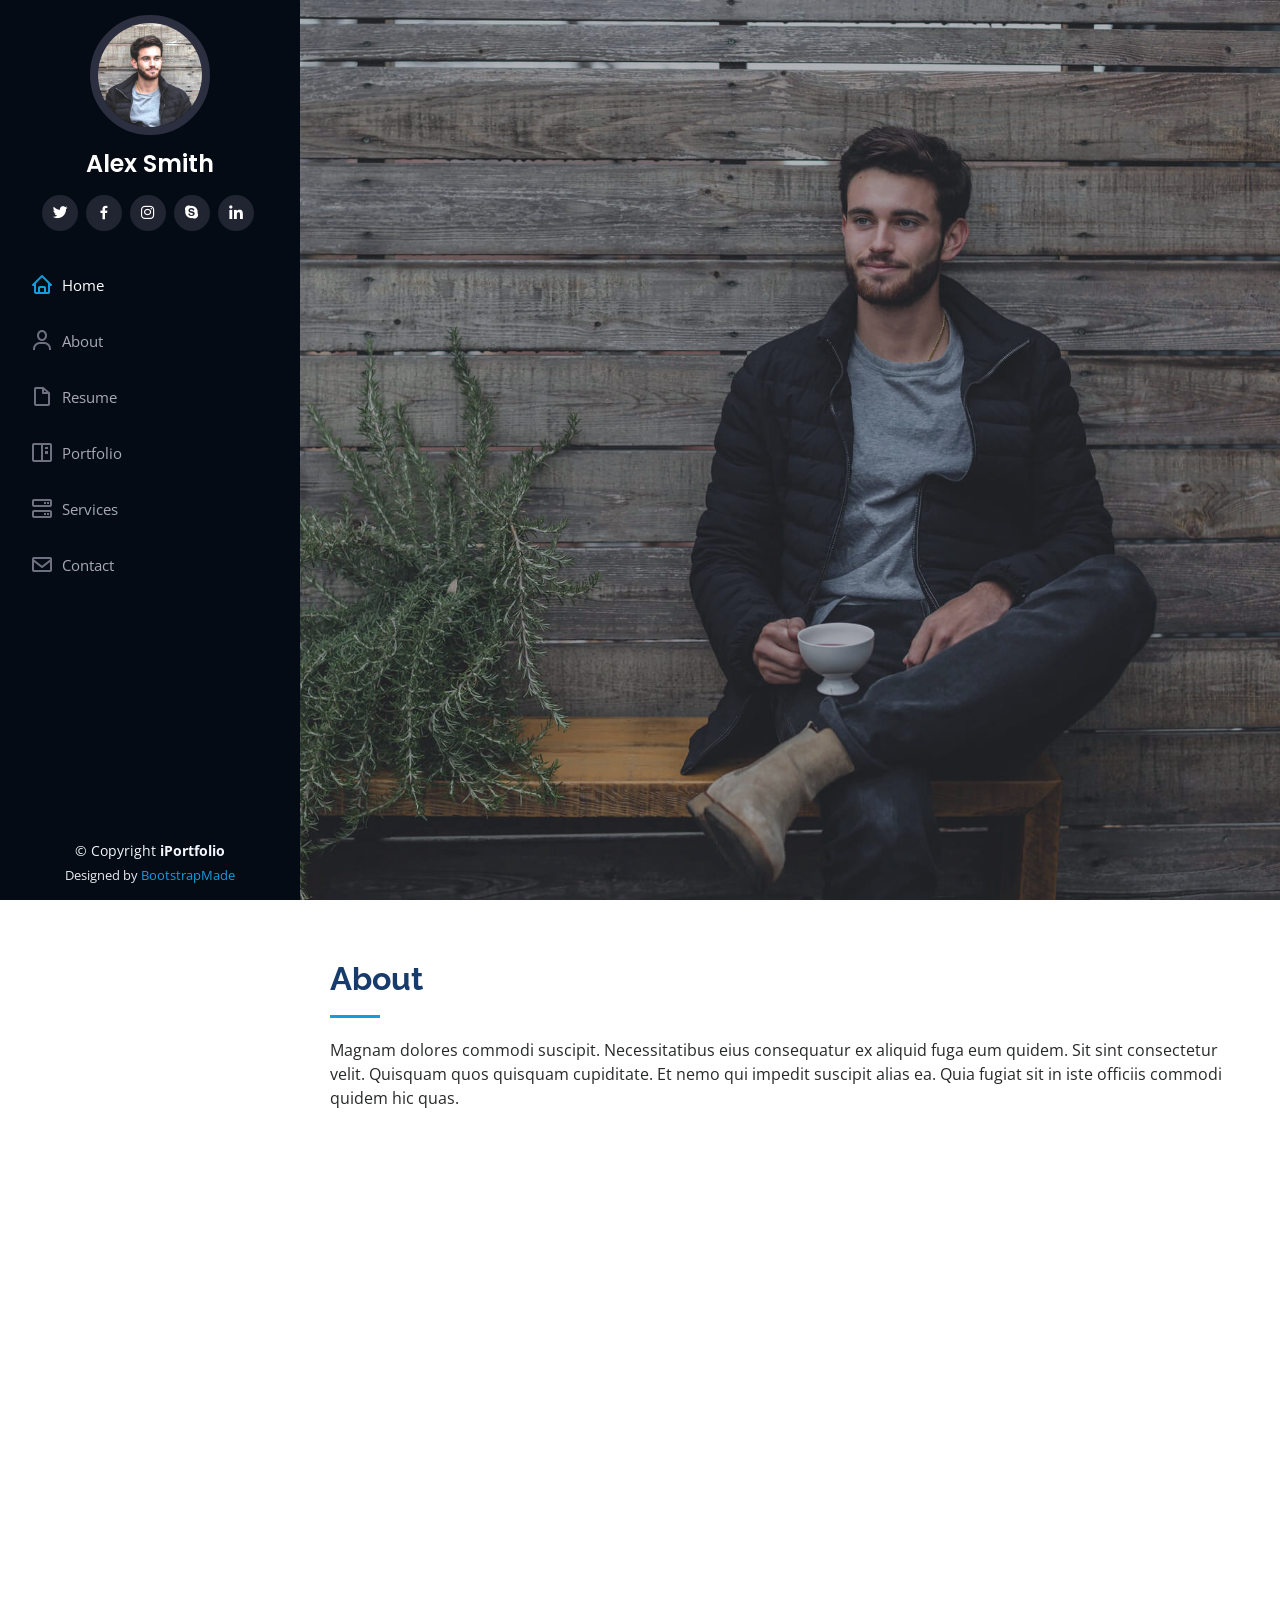
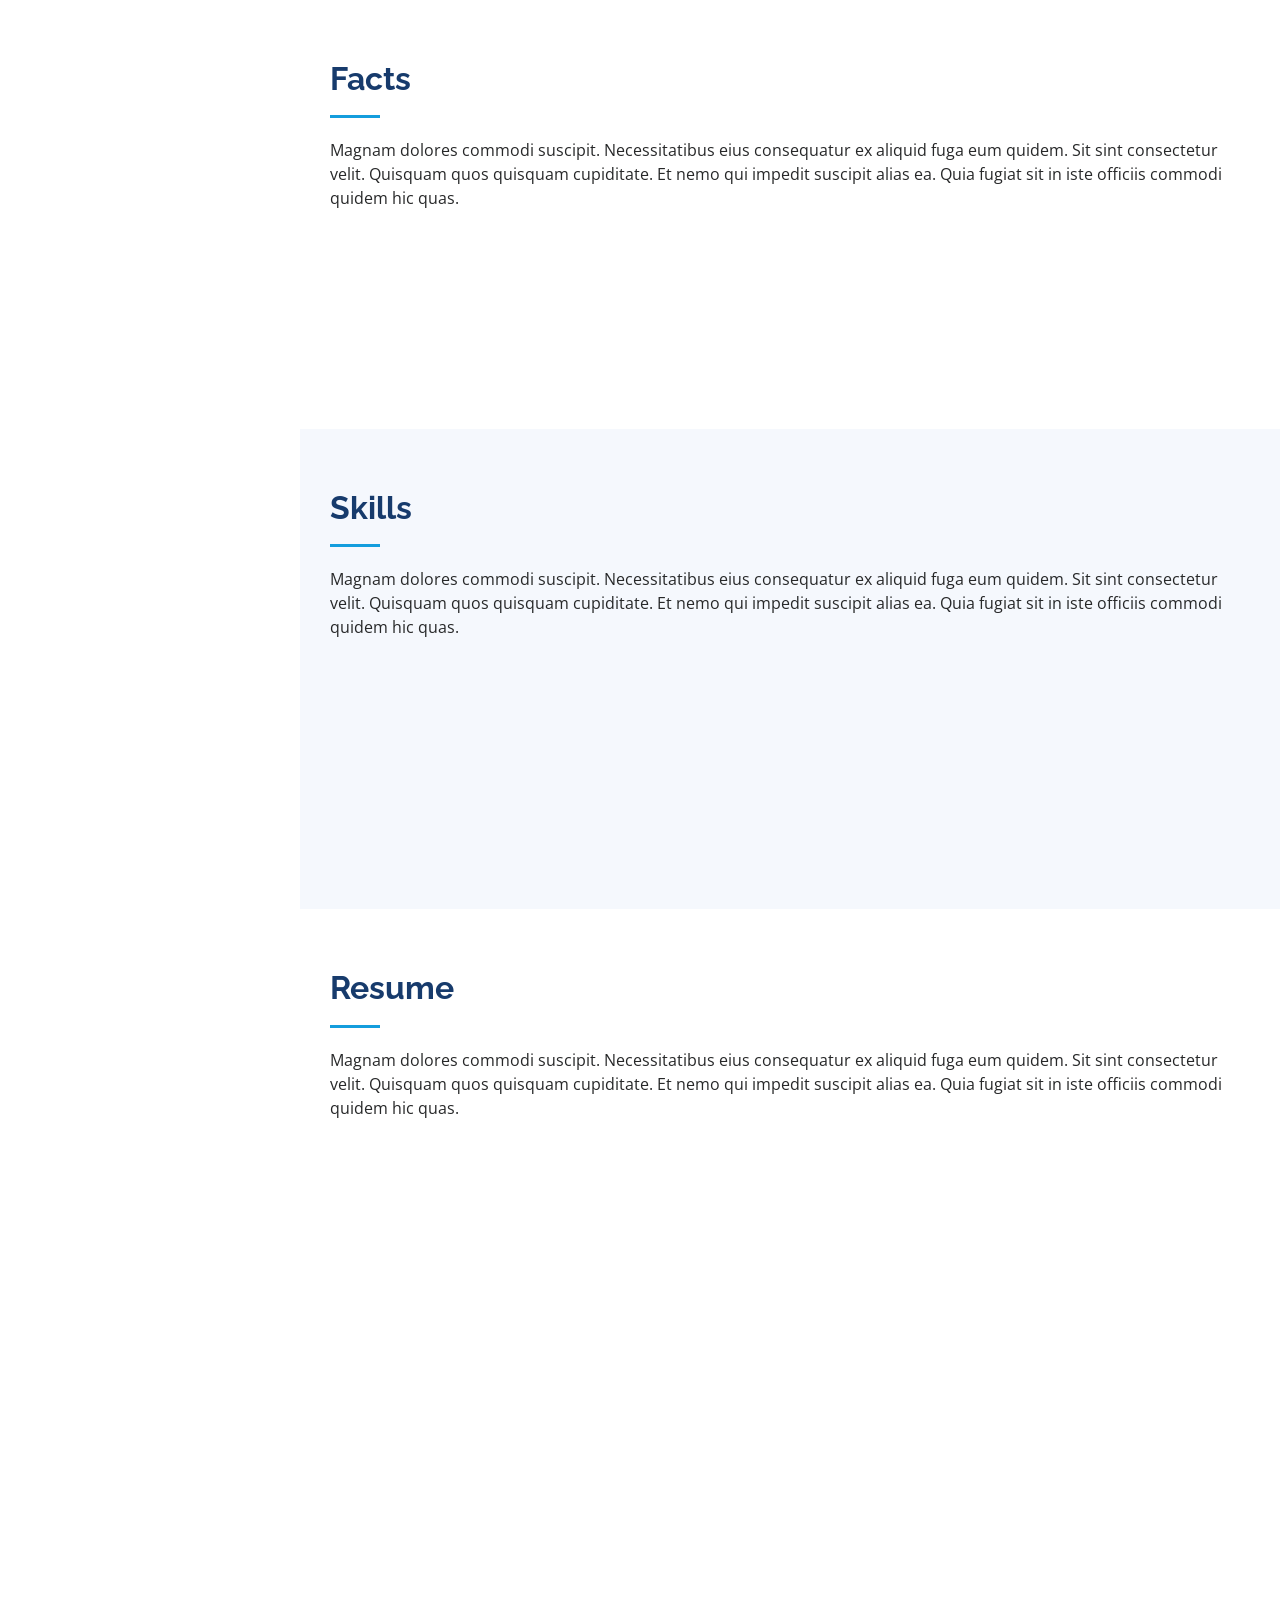
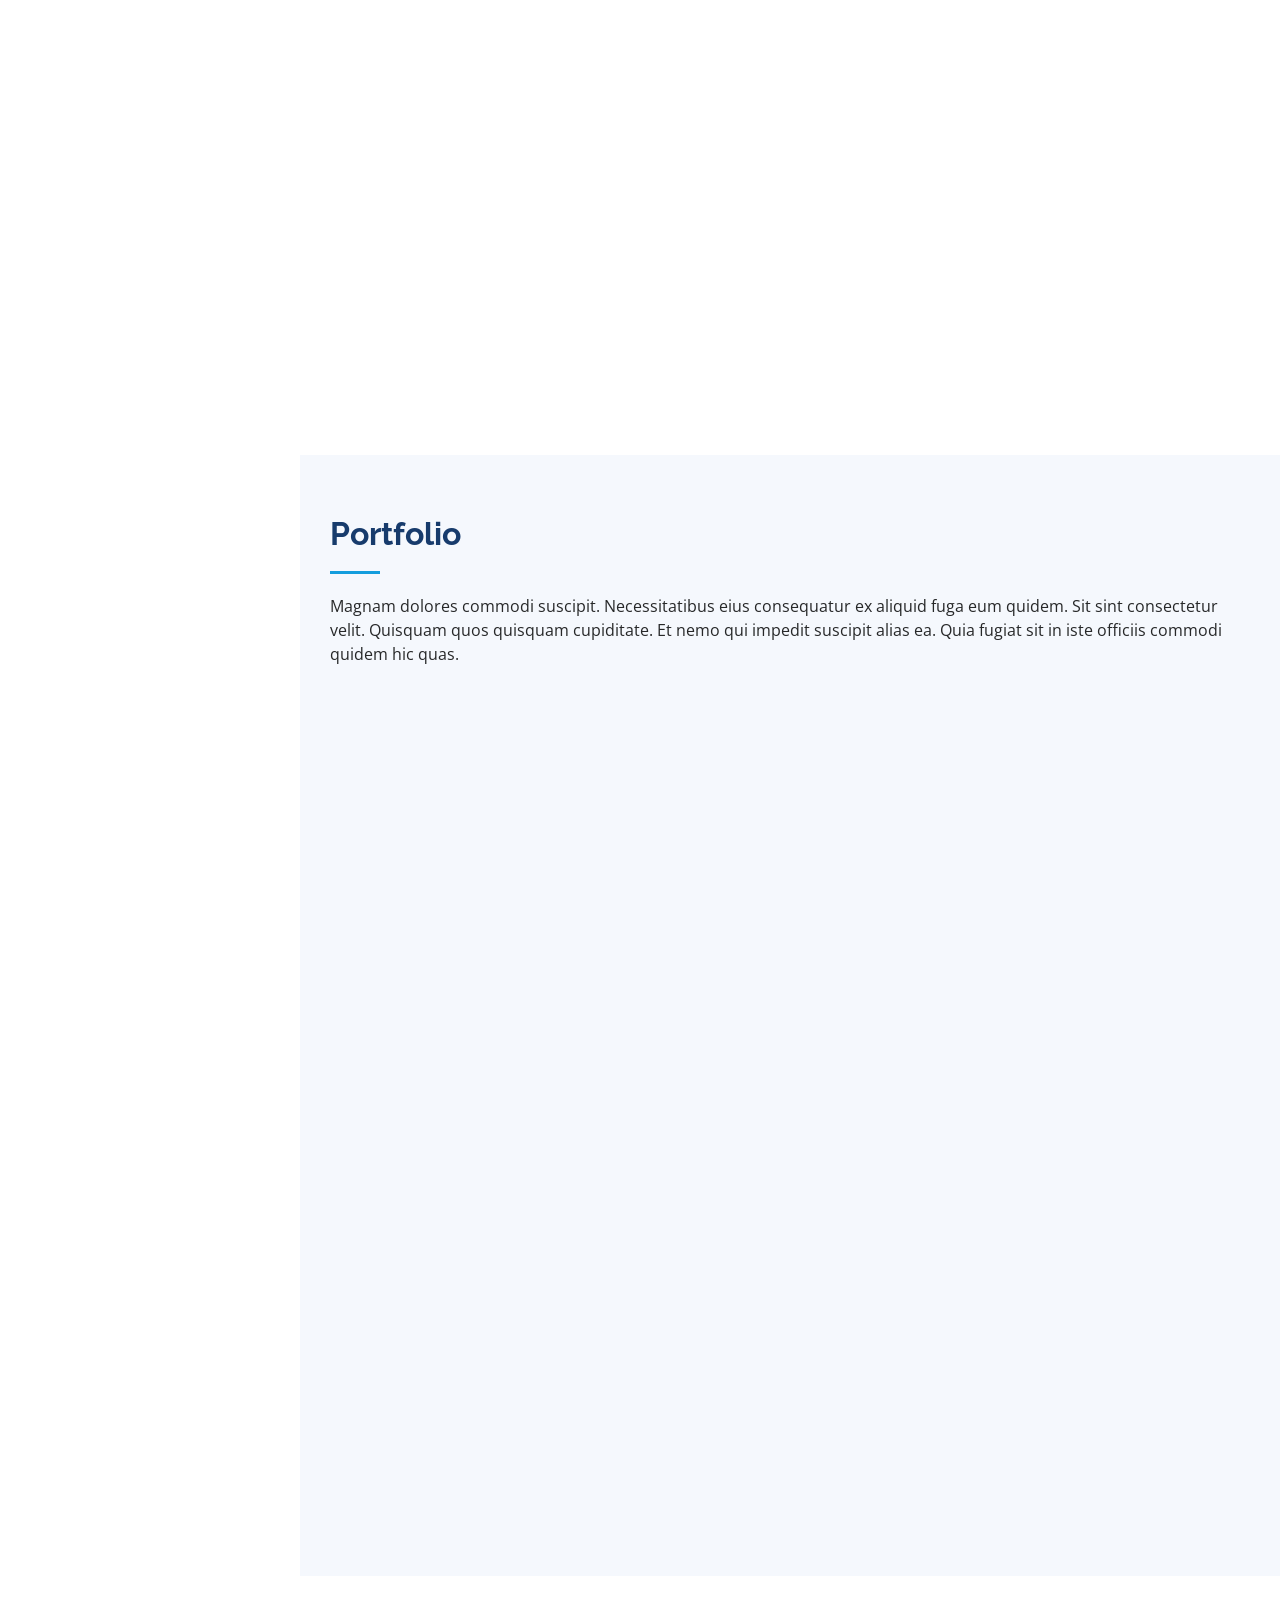
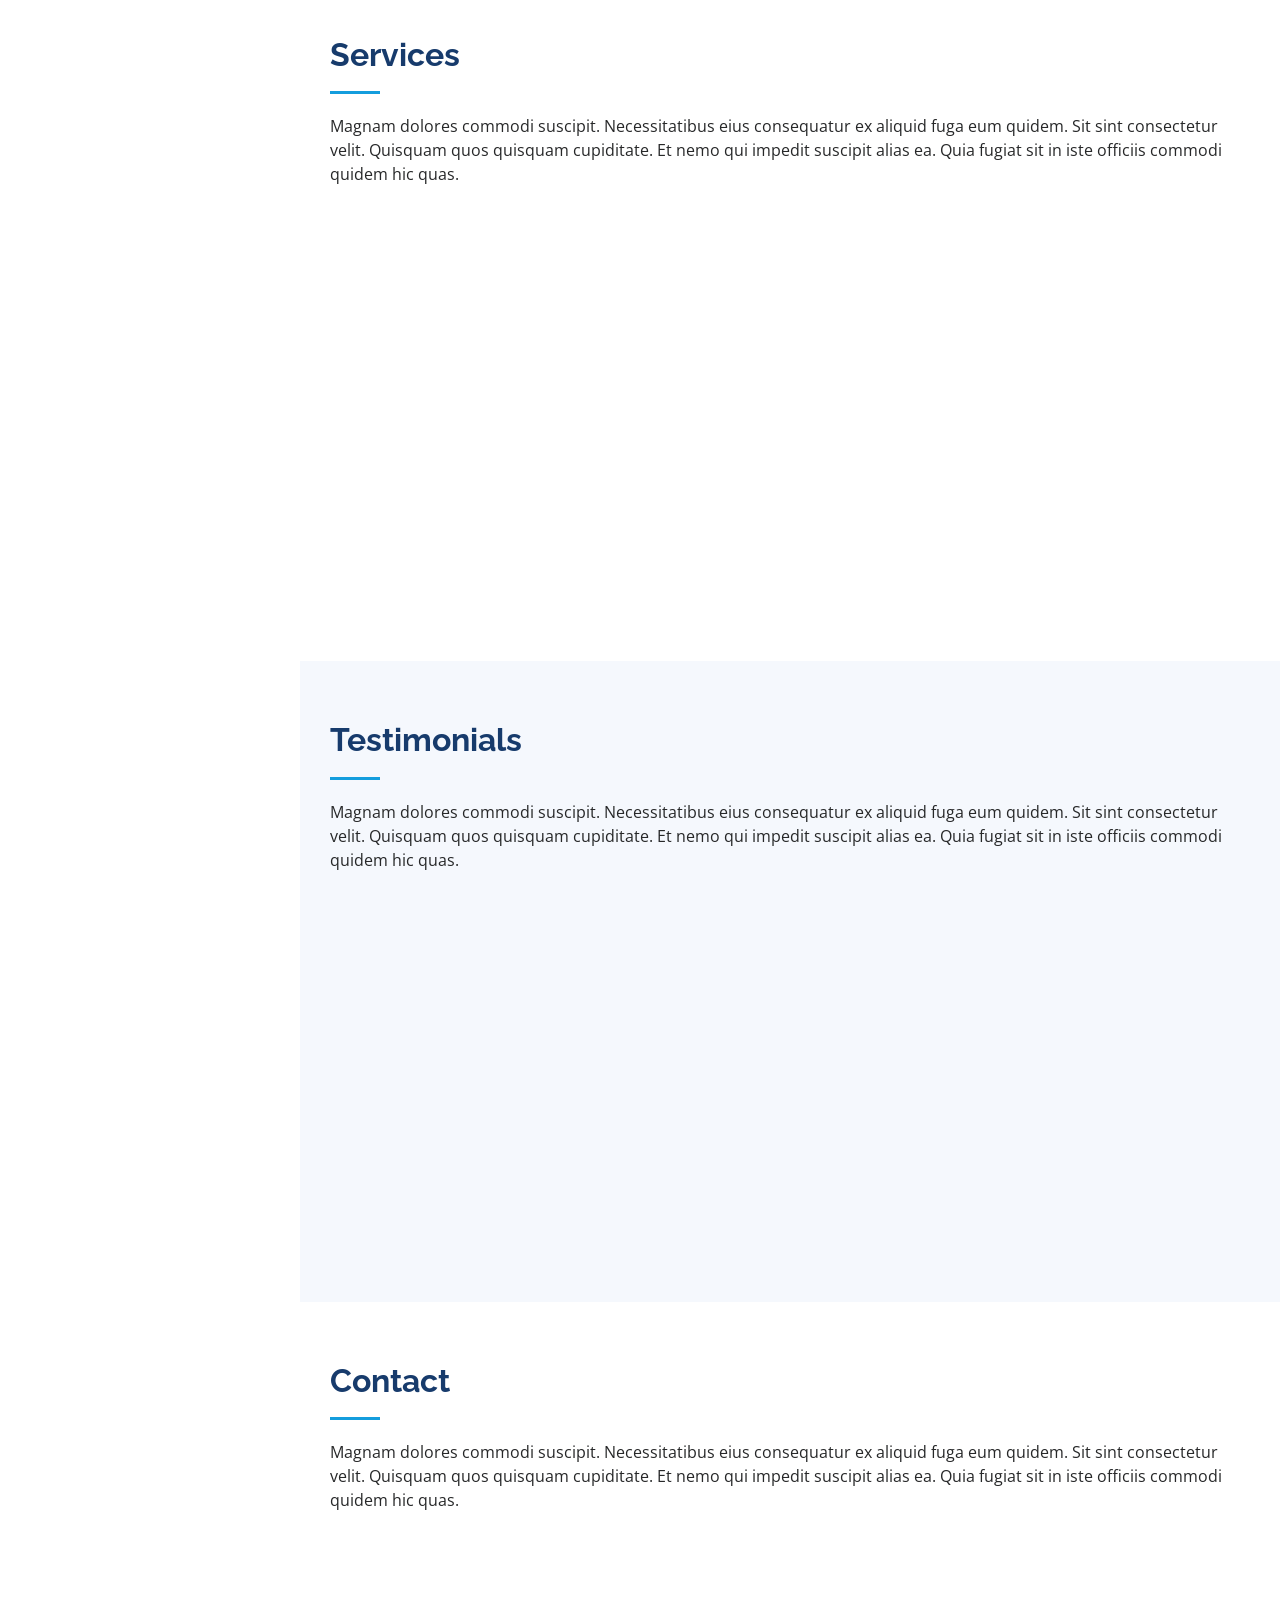
==== index.html @ e2ad7910 "initial commit" ====
<!DOCTYPE html>
<html lang="en">

<head>
  <meta charset="utf-8">
  <meta content="width=device-width, initial-scale=1.0" name="viewport">

  <title>iPortfolio Bootstrap Template - Index</title>
  <meta content="" name="description">
  <meta content="" name="keywords">

  <!-- Favicons -->
  <link href="assets/img/favicon.png" rel="icon">
  <link href="assets/img/apple-touch-icon.png" rel="apple-touch-icon">

  <!-- Google Fonts -->
  <link href="https://fonts.googleapis.com/css?family=Open+Sans:300,300i,400,400i,600,600i,700,700i|Raleway:300,300i,400,400i,500,500i,600,600i,700,700i|Poppins:300,300i,400,400i,500,500i,600,600i,700,700i" rel="stylesheet">

  <!-- Vendor CSS Files -->
  <link href="assets/vendor/aos/aos.css" rel="stylesheet">
  <link href="assets/vendor/bootstrap/css/bootstrap.min.css" rel="stylesheet">
  <link href="assets/vendor/bootstrap-icons/bootstrap-icons.css" rel="stylesheet">
  <link href="assets/vendor/boxicons/css/boxicons.min.css" rel="stylesheet">
  <link href="assets/vendor/glightbox/css/glightbox.min.css" rel="stylesheet">
  <link href="assets/vendor/swiper/swiper-bundle.min.css" rel="stylesheet">

  <!-- Template Main CSS File -->
  <link href="assets/css/style.css" rel="stylesheet">

  <!-- =======================================================
  * Template Name: iPortfolio
  * Updated: Jan 29 2024 with Bootstrap v5.3.2
  * Template URL: https://bootstrapmade.com/iportfolio-bootstrap-portfolio-websites-template/
  * Author: BootstrapMade.com
  * License: https://bootstrapmade.com/license/
  ======================================================== -->
</head>

<body>

  <!-- ======= Mobile nav toggle button ======= -->
  <i class="bi bi-list mobile-nav-toggle d-xl-none"></i>

  <!-- ======= Header ======= -->
  <header id="header">
    <div class="d-flex flex-column">

      <div class="profile">
        <img src="assets/img/profile-img.jpg" alt="" class="img-fluid rounded-circle">
        <h1 class="text-light"><a href="index.html">Alex Smith</a></h1>
        <div class="social-links mt-3 text-center">
          <a href="#" class="twitter"><i class="bx bxl-twitter"></i></a>
          <a href="#" class="facebook"><i class="bx bxl-facebook"></i></a>
          <a href="#" class="instagram"><i class="bx bxl-instagram"></i></a>
          <a href="#" class="google-plus"><i class="bx bxl-skype"></i></a>
          <a href="#" class="linkedin"><i class="bx bxl-linkedin"></i></a>
        </div>
      </div>

      <nav id="navbar" class="nav-menu navbar">
        <ul>
          <li><a href="#hero" class="nav-link scrollto active"><i class="bx bx-home"></i> <span>Home</span></a></li>
          <li><a href="#about" class="nav-link scrollto"><i class="bx bx-user"></i> <span>About</span></a></li>
          <li><a href="#resume" class="nav-link scrollto"><i class="bx bx-file-blank"></i> <span>Resume</span></a></li>
          <li><a href="#portfolio" class="nav-link scrollto"><i class="bx bx-book-content"></i> <span>Portfolio</span></a></li>
          <li><a href="#services" class="nav-link scrollto"><i class="bx bx-server"></i> <span>Services</span></a></li>
          <li><a href="#contact" class="nav-link scrollto"><i class="bx bx-envelope"></i> <span>Contact</span></a></li>
        </ul>
      </nav><!-- .nav-menu -->
    </div>
  </header><!-- End Header -->

  <!-- ======= Hero Section ======= -->
  <section id="hero" class="d-flex flex-column justify-content-center align-items-center">
    <div class="hero-container" data-aos="fade-in">
      <h1>Alex Smith</h1>
      <p>I'm <span class="typed" data-typed-items="Designer, Developer, Freelancer, Photographer"></span></p>
    </div>
  </section><!-- End Hero -->

  <main id="main">

    <!-- ======= About Section ======= -->
    <section id="about" class="about">
      <div class="container">

        <div class="section-title">
          <h2>About</h2>
          <p>Magnam dolores commodi suscipit. Necessitatibus eius consequatur ex aliquid fuga eum quidem. Sit sint consectetur velit. Quisquam quos quisquam cupiditate. Et nemo qui impedit suscipit alias ea. Quia fugiat sit in iste officiis commodi quidem hic quas.</p>
        </div>

        <div class="row">
          <div class="col-lg-4" data-aos="fade-right">
            <img src="assets/img/profile-img.jpg" class="img-fluid" alt="">
          </div>
          <div class="col-lg-8 pt-4 pt-lg-0 content" data-aos="fade-left">
            <h3>UI/UX Designer &amp; Web Developer.</h3>
            <p class="fst-italic">
              Lorem ipsum dolor sit amet, consectetur adipiscing elit, sed do eiusmod tempor incididunt ut labore et dolore
              magna aliqua.
            </p>
            <div class="row">
              <div class="col-lg-6">
                <ul>
                  <li><i class="bi bi-chevron-right"></i> <strong>Birthday:</strong> <span>1 May 1995</span></li>
                  <li><i class="bi bi-chevron-right"></i> <strong>Website:</strong> <span>www.example.com</span></li>
                  <li><i class="bi bi-chevron-right"></i> <strong>Phone:</strong> <span>+123 456 7890</span></li>
                  <li><i class="bi bi-chevron-right"></i> <strong>City:</strong> <span>New York, USA</span></li>
                </ul>
              </div>
              <div class="col-lg-6">
                <ul>
                  <li><i class="bi bi-chevron-right"></i> <strong>Age:</strong> <span>30</span></li>
                  <li><i class="bi bi-chevron-right"></i> <strong>Degree:</strong> <span>Master</span></li>
                  <li><i class="bi bi-chevron-right"></i> <strong>PhEmailone:</strong> <span>email@example.com</span></li>
                  <li><i class="bi bi-chevron-right"></i> <strong>Freelance:</strong> <span>Available</span></li>
                </ul>
              </div>
            </div>
            <p>
              Officiis eligendi itaque labore et dolorum mollitia officiis optio vero. Quisquam sunt adipisci omnis et ut. Nulla accusantium dolor incidunt officia tempore. Et eius omnis.
              Cupiditate ut dicta maxime officiis quidem quia. Sed et consectetur qui quia repellendus itaque neque. Aliquid amet quidem ut quaerat cupiditate. Ab et eum qui repellendus omnis culpa magni laudantium dolores.
            </p>
          </div>
        </div>

      </div>
    </section><!-- End About Section -->

    <!-- ======= Facts Section ======= -->
    <section id="facts" class="facts">
      <div class="container">

        <div class="section-title">
          <h2>Facts</h2>
          <p>Magnam dolores commodi suscipit. Necessitatibus eius consequatur ex aliquid fuga eum quidem. Sit sint consectetur velit. Quisquam quos quisquam cupiditate. Et nemo qui impedit suscipit alias ea. Quia fugiat sit in iste officiis commodi quidem hic quas.</p>
        </div>

        <div class="row no-gutters">

          <div class="col-lg-3 col-md-6 d-md-flex align-items-md-stretch" data-aos="fade-up">
            <div class="count-box">
              <i class="bi bi-emoji-smile"></i>
              <span data-purecounter-start="0" data-purecounter-end="232" data-purecounter-duration="1" class="purecounter"></span>
              <p><strong>Happy Clients</strong> consequuntur quae</p>
            </div>
          </div>

          <div class="col-lg-3 col-md-6 d-md-flex align-items-md-stretch" data-aos="fade-up" data-aos-delay="100">
            <div class="count-box">
              <i class="bi bi-journal-richtext"></i>
              <span data-purecounter-start="0" data-purecounter-end="521" data-purecounter-duration="1" class="purecounter"></span>
              <p><strong>Projects</strong> adipisci atque cum quia aut</p>
            </div>
          </div>

          <div class="col-lg-3 col-md-6 d-md-flex align-items-md-stretch" data-aos="fade-up" data-aos-delay="200">
            <div class="count-box">
              <i class="bi bi-headset"></i>
              <span data-purecounter-start="0" data-purecounter-end="1453" data-purecounter-duration="1" class="purecounter"></span>
              <p><strong>Hours Of Support</strong> aut commodi quaerat</p>
            </div>
          </div>

          <div class="col-lg-3 col-md-6 d-md-flex align-items-md-stretch" data-aos="fade-up" data-aos-delay="300">
            <div class="count-box">
              <i class="bi bi-people"></i>
              <span data-purecounter-start="0" data-purecounter-end="32" data-purecounter-duration="1" class="purecounter"></span>
              <p><strong>Hard Workers</strong> rerum asperiores dolor</p>
            </div>
          </div>

        </div>

      </div>
    </section><!-- End Facts Section -->

    <!-- ======= Skills Section ======= -->
    <section id="skills" class="skills section-bg">
      <div class="container">

        <div class="section-title">
          <h2>Skills</h2>
          <p>Magnam dolores commodi suscipit. Necessitatibus eius consequatur ex aliquid fuga eum quidem. Sit sint consectetur velit. Quisquam quos quisquam cupiditate. Et nemo qui impedit suscipit alias ea. Quia fugiat sit in iste officiis commodi quidem hic quas.</p>
        </div>

        <div class="row skills-content">

          <div class="col-lg-6" data-aos="fade-up">

            <div class="progress">
              <span class="skill">HTML <i class="val">100%</i></span>
              <div class="progress-bar-wrap">
                <div class="progress-bar" role="progressbar" aria-valuenow="100" aria-valuemin="0" aria-valuemax="100"></div>
              </div>
            </div>

            <div class="progress">
              <span class="skill">CSS <i class="val">90%</i></span>
              <div class="progress-bar-wrap">
                <div class="progress-bar" role="progressbar" aria-valuenow="90" aria-valuemin="0" aria-valuemax="100"></div>
              </div>
            </div>

            <div class="progress">
              <span class="skill">JavaScript <i class="val">75%</i></span>
              <div class="progress-bar-wrap">
                <div class="progress-bar" role="progressbar" aria-valuenow="75" aria-valuemin="0" aria-valuemax="100"></div>
              </div>
            </div>

          </div>

          <div class="col-lg-6" data-aos="fade-up" data-aos-delay="100">

            <div class="progress">
              <span class="skill">PHP <i class="val">80%</i></span>
              <div class="progress-bar-wrap">
                <div class="progress-bar" role="progressbar" aria-valuenow="80" aria-valuemin="0" aria-valuemax="100"></div>
              </div>
            </div>

            <div class="progress">
              <span class="skill">WordPress/CMS <i class="val">90%</i></span>
              <div class="progress-bar-wrap">
                <div class="progress-bar" role="progressbar" aria-valuenow="90" aria-valuemin="0" aria-valuemax="100"></div>
              </div>
            </div>

            <div class="progress">
              <span class="skill">Photoshop <i class="val">55%</i></span>
              <div class="progress-bar-wrap">
                <div class="progress-bar" role="progressbar" aria-valuenow="55" aria-valuemin="0" aria-valuemax="100"></div>
              </div>
            </div>

          </div>

        </div>

      </div>
    </section><!-- End Skills Section -->

    <!-- ======= Resume Section ======= -->
    <section id="resume" class="resume">
      <div class="container">

        <div class="section-title">
          <h2>Resume</h2>
          <p>Magnam dolores commodi suscipit. Necessitatibus eius consequatur ex aliquid fuga eum quidem. Sit sint consectetur velit. Quisquam quos quisquam cupiditate. Et nemo qui impedit suscipit alias ea. Quia fugiat sit in iste officiis commodi quidem hic quas.</p>
        </div>

        <div class="row">
          <div class="col-lg-6" data-aos="fade-up">
            <h3 class="resume-title">Sumary</h3>
            <div class="resume-item pb-0">
              <h4>Alex Smith</h4>
              <p><em>Innovative and deadline-driven Graphic Designer with 3+ years of experience designing and developing user-centered digital/print marketing material from initial concept to final, polished deliverable.</em></p>
              <ul>
                <li>Portland par 127,Orlando, FL</li>
                <li>(123) 456-7891</li>
                <li>alice.barkley@example.com</li>
              </ul>
            </div>

            <h3 class="resume-title">Education</h3>
            <div class="resume-item">
              <h4>Master of Fine Arts &amp; Graphic Design</h4>
              <h5>2015 - 2016</h5>
              <p><em>Rochester Institute of Technology, Rochester, NY</em></p>
              <p>Qui deserunt veniam. Et sed aliquam labore tempore sed quisquam iusto autem sit. Ea vero voluptatum qui ut dignissimos deleniti nerada porti sand markend</p>
            </div>
            <div class="resume-item">
              <h4>Bachelor of Fine Arts &amp; Graphic Design</h4>
              <h5>2010 - 2014</h5>
              <p><em>Rochester Institute of Technology, Rochester, NY</em></p>
              <p>Quia nobis sequi est occaecati aut. Repudiandae et iusto quae reiciendis et quis Eius vel ratione eius unde vitae rerum voluptates asperiores voluptatem Earum molestiae consequatur neque etlon sader mart dila</p>
            </div>
          </div>
          <div class="col-lg-6" data-aos="fade-up" data-aos-delay="100">
            <h3 class="resume-title">Professional Experience</h3>
            <div class="resume-item">
              <h4>Senior graphic design specialist</h4>
              <h5>2019 - Present</h5>
              <p><em>Experion, New York, NY </em></p>
              <ul>
                <li>Lead in the design, development, and implementation of the graphic, layout, and production communication materials</li>
                <li>Delegate tasks to the 7 members of the design team and provide counsel on all aspects of the project. </li>
                <li>Supervise the assessment of all graphic materials in order to ensure quality and accuracy of the design</li>
                <li>Oversee the efficient use of production project budgets ranging from $2,000 - $25,000</li>
              </ul>
            </div>
            <div class="resume-item">
              <h4>Graphic design specialist</h4>
              <h5>2017 - 2018</h5>
              <p><em>Stepping Stone Advertising, New York, NY</em></p>
              <ul>
                <li>Developed numerous marketing programs (logos, brochures,infographics, presentations, and advertisements).</li>
                <li>Managed up to 5 projects or tasks at a given time while under pressure</li>
                <li>Recommended and consulted with clients on the most appropriate graphic design</li>
                <li>Created 4+ design presentations and proposals a month for clients and account managers</li>
              </ul>
            </div>
          </div>
        </div>

      </div>
    </section><!-- End Resume Section -->

    <!-- ======= Portfolio Section ======= -->
    <section id="portfolio" class="portfolio section-bg">
      <div class="container">

        <div class="section-title">
          <h2>Portfolio</h2>
          <p>Magnam dolores commodi suscipit. Necessitatibus eius consequatur ex aliquid fuga eum quidem. Sit sint consectetur velit. Quisquam quos quisquam cupiditate. Et nemo qui impedit suscipit alias ea. Quia fugiat sit in iste officiis commodi quidem hic quas.</p>
        </div>

        <div class="row" data-aos="fade-up">
          <div class="col-lg-12 d-flex justify-content-center">
            <ul id="portfolio-flters">
              <li data-filter="*" class="filter-active">All</li>
              <li data-filter=".filter-app">App</li>
              <li data-filter=".filter-card">Card</li>
              <li data-filter=".filter-web">Web</li>
            </ul>
          </div>
        </div>

        <div class="row portfolio-container" data-aos="fade-up" data-aos-delay="100">

          <div class="col-lg-4 col-md-6 portfolio-item filter-app">
            <div class="portfolio-wrap">
              <img src="assets/img/portfolio/portfolio-1.jpg" class="img-fluid" alt="">
              <div class="portfolio-links">
                <a href="assets/img/portfolio/portfolio-1.jpg" data-gallery="portfolioGallery" class="portfolio-lightbox" title="App 1"><i class="bx bx-plus"></i></a>
                <a href="portfolio-details.html" title="More Details"><i class="bx bx-link"></i></a>
              </div>
            </div>
          </div>

          <div class="col-lg-4 col-md-6 portfolio-item filter-web">
            <div class="portfolio-wrap">
              <img src="assets/img/portfolio/portfolio-2.jpg" class="img-fluid" alt="">
              <div class="portfolio-links">
                <a href="assets/img/portfolio/portfolio-2.jpg" data-gallery="portfolioGallery" class="portfolio-lightbox" title="Web 3"><i class="bx bx-plus"></i></a>
                <a href="portfolio-details.html" title="More Details"><i class="bx bx-link"></i></a>
              </div>
            </div>
          </div>

          <div class="col-lg-4 col-md-6 portfolio-item filter-app">
            <div class="portfolio-wrap">
              <img src="assets/img/portfolio/portfolio-3.jpg" class="img-fluid" alt="">
              <div class="portfolio-links">
                <a href="assets/img/portfolio/portfolio-3.jpg" data-gallery="portfolioGallery" class="portfolio-lightbox" title="App 2"><i class="bx bx-plus"></i></a>
                <a href="portfolio-details.html" title="More Details"><i class="bx bx-link"></i></a>
              </div>
            </div>
          </div>

          <div class="col-lg-4 col-md-6 portfolio-item filter-card">
            <div class="portfolio-wrap">
              <img src="assets/img/portfolio/portfolio-4.jpg" class="img-fluid" alt="">
              <div class="portfolio-links">
                <a href="assets/img/portfolio/portfolio-4.jpg" data-gallery="portfolioGallery" class="portfolio-lightbox" title="Card 2"><i class="bx bx-plus"></i></a>
                <a href="portfolio-details.html" title="More Details"><i class="bx bx-link"></i></a>
              </div>
            </div>
          </div>

          <div class="col-lg-4 col-md-6 portfolio-item filter-web">
            <div class="portfolio-wrap">
              <img src="assets/img/portfolio/portfolio-5.jpg" class="img-fluid" alt="">
              <div class="portfolio-links">
                <a href="assets/img/portfolio/portfolio-5.jpg" data-gallery="portfolioGallery" class="portfolio-lightbox" title="Web 2"><i class="bx bx-plus"></i></a>
                <a href="portfolio-details.html" title="More Details"><i class="bx bx-link"></i></a>
              </div>
            </div>
          </div>

          <div class="col-lg-4 col-md-6 portfolio-item filter-app">
            <div class="portfolio-wrap">
              <img src="assets/img/portfolio/portfolio-6.jpg" class="img-fluid" alt="">
              <div class="portfolio-links">
                <a href="assets/img/portfolio/portfolio-6.jpg" data-gallery="portfolioGallery" class="portfolio-lightbox" title="App 3"><i class="bx bx-plus"></i></a>
                <a href="portfolio-details.html" title="More Details"><i class="bx bx-link"></i></a>
              </div>
            </div>
          </div>

          <div class="col-lg-4 col-md-6 portfolio-item filter-card">
            <div class="portfolio-wrap">
              <img src="assets/img/portfolio/portfolio-7.jpg" class="img-fluid" alt="">
              <div class="portfolio-links">
                <a href="assets/img/portfolio/portfolio-7.jpg" data-gallery="portfolioGallery" class="portfolio-lightbox" title="Card 1"><i class="bx bx-plus"></i></a>
                <a href="portfolio-details.html" title="More Details"><i class="bx bx-link"></i></a>
              </div>
            </div>
          </div>

          <div class="col-lg-4 col-md-6 portfolio-item filter-card">
            <div class="portfolio-wrap">
              <img src="assets/img/portfolio/portfolio-8.jpg" class="img-fluid" alt="">
              <div class="portfolio-links">
                <a href="assets/img/portfolio/portfolio-8.jpg" data-gallery="portfolioGallery" class="portfolio-lightbox" title="Card 3"><i class="bx bx-plus"></i></a>
                <a href="portfolio-details.html" title="More Details"><i class="bx bx-link"></i></a>
              </div>
            </div>
          </div>

          <div class="col-lg-4 col-md-6 portfolio-item filter-web">
            <div class="portfolio-wrap">
              <img src="assets/img/portfolio/portfolio-9.jpg" class="img-fluid" alt="">
              <div class="portfolio-links">
                <a href="assets/img/portfolio/portfolio-9.jpg" data-gallery="portfolioGallery" class="portfolio-lightbox" title="Web 3"><i class="bx bx-plus"></i></a>
                <a href="portfolio-details.html" title="More Details"><i class="bx bx-link"></i></a>
              </div>
            </div>
          </div>

        </div>

      </div>
    </section><!-- End Portfolio Section -->

    <!-- ======= Services Section ======= -->
    <section id="services" class="services">
      <div class="container">

        <div class="section-title">
          <h2>Services</h2>
          <p>Magnam dolores commodi suscipit. Necessitatibus eius consequatur ex aliquid fuga eum quidem. Sit sint consectetur velit. Quisquam quos quisquam cupiditate. Et nemo qui impedit suscipit alias ea. Quia fugiat sit in iste officiis commodi quidem hic quas.</p>
        </div>

        <div class="row">
          <div class="col-lg-4 col-md-6 icon-box" data-aos="fade-up">
            <div class="icon"><i class="bi bi-briefcase"></i></div>
            <h4 class="title"><a href="">Lorem Ipsum</a></h4>
            <p class="description">Voluptatum deleniti atque corrupti quos dolores et quas molestias excepturi sint occaecati cupiditate non provident</p>
          </div>
          <div class="col-lg-4 col-md-6 icon-box" data-aos="fade-up" data-aos-delay="100">
            <div class="icon"><i class="bi bi-card-checklist"></i></div>
            <h4 class="title"><a href="">Dolor Sitema</a></h4>
            <p class="description">Minim veniam, quis nostrud exercitation ullamco laboris nisi ut aliquip ex ea commodo consequat tarad limino ata</p>
          </div>
          <div class="col-lg-4 col-md-6 icon-box" data-aos="fade-up" data-aos-delay="200">
            <div class="icon"><i class="bi bi-bar-chart"></i></div>
            <h4 class="title"><a href="">Sed ut perspiciatis</a></h4>
            <p class="description">Duis aute irure dolor in reprehenderit in voluptate velit esse cillum dolore eu fugiat nulla pariatur</p>
          </div>
          <div class="col-lg-4 col-md-6 icon-box" data-aos="fade-up" data-aos-delay="300">
            <div class="icon"><i class="bi bi-binoculars"></i></div>
            <h4 class="title"><a href="">Magni Dolores</a></h4>
            <p class="description">Excepteur sint occaecat cupidatat non proident, sunt in culpa qui officia deserunt mollit anim id est laborum</p>
          </div>
          <div class="col-lg-4 col-md-6 icon-box" data-aos="fade-up" data-aos-delay="400">
            <div class="icon"><i class="bi bi-brightness-high"></i></div>
            <h4 class="title"><a href="">Nemo Enim</a></h4>
            <p class="description">At vero eos et accusamus et iusto odio dignissimos ducimus qui blanditiis praesentium voluptatum deleniti atque</p>
          </div>
          <div class="col-lg-4 col-md-6 icon-box" data-aos="fade-up" data-aos-delay="500">
            <div class="icon"><i class="bi bi-calendar4-week"></i></div>
            <h4 class="title"><a href="">Eiusmod Tempor</a></h4>
            <p class="description">Et harum quidem rerum facilis est et expedita distinctio. Nam libero tempore, cum soluta nobis est eligendi</p>
          </div>
        </div>

      </div>
    </section><!-- End Services Section -->

    <!-- ======= Testimonials Section ======= -->
    <section id="testimonials" class="testimonials section-bg">
      <div class="container">

        <div class="section-title">
          <h2>Testimonials</h2>
          <p>Magnam dolores commodi suscipit. Necessitatibus eius consequatur ex aliquid fuga eum quidem. Sit sint consectetur velit. Quisquam quos quisquam cupiditate. Et nemo qui impedit suscipit alias ea. Quia fugiat sit in iste officiis commodi quidem hic quas.</p>
        </div>

        <div class="testimonials-slider swiper" data-aos="fade-up" data-aos-delay="100">
          <div class="swiper-wrapper">

            <div class="swiper-slide">
              <div class="testimonial-item" data-aos="fade-up">
                <p>
                  <i class="bx bxs-quote-alt-left quote-icon-left"></i>
                  Proin iaculis purus consequat sem cure digni ssim donec porttitora entum suscipit rhoncus. Accusantium quam, ultricies eget id, aliquam eget nibh et. Maecen aliquam, risus at semper.
                  <i class="bx bxs-quote-alt-right quote-icon-right"></i>
                </p>
                <img src="assets/img/testimonials/testimonials-1.jpg" class="testimonial-img" alt="">
                <h3>Saul Goodman</h3>
                <h4>Ceo &amp; Founder</h4>
              </div>
            </div><!-- End testimonial item -->

            <div class="swiper-slide">
              <div class="testimonial-item" data-aos="fade-up" data-aos-delay="100">
                <p>
                  <i class="bx bxs-quote-alt-left quote-icon-left"></i>
                  Export tempor illum tamen malis malis eram quae irure esse labore quem cillum quid cillum eram malis quorum velit fore eram velit sunt aliqua noster fugiat irure amet legam anim culpa.
                  <i class="bx bxs-quote-alt-right quote-icon-right"></i>
                </p>
                <img src="assets/img/testimonials/testimonials-2.jpg" class="testimonial-img" alt="">
                <h3>Sara Wilsson</h3>
                <h4>Designer</h4>
              </div>
            </div><!-- End testimonial item -->

            <div class="swiper-slide">
              <div class="testimonial-item" data-aos="fade-up" data-aos-delay="200">
                <p>
                  <i class="bx bxs-quote-alt-left quote-icon-left"></i>
                  Enim nisi quem export duis labore cillum quae magna enim sint quorum nulla quem veniam duis minim tempor labore quem eram duis noster aute amet eram fore quis sint minim.
                  <i class="bx bxs-quote-alt-right quote-icon-right"></i>
                </p>
                <img src="assets/img/testimonials/testimonials-3.jpg" class="testimonial-img" alt="">
                <h3>Jena Karlis</h3>
                <h4>Store Owner</h4>
              </div>
            </div><!-- End testimonial item -->

            <div class="swiper-slide">
              <div class="testimonial-item" data-aos="fade-up" data-aos-delay="300">
                <p>
                  <i class="bx bxs-quote-alt-left quote-icon-left"></i>
                  Fugiat enim eram quae cillum dolore dolor amet nulla culpa multos export minim fugiat minim velit minim dolor enim duis veniam ipsum anim magna sunt elit fore quem dolore labore illum veniam.
                  <i class="bx bxs-quote-alt-right quote-icon-right"></i>
                </p>
                <img src="assets/img/testimonials/testimonials-4.jpg" class="testimonial-img" alt="">
                <h3>Matt Brandon</h3>
                <h4>Freelancer</h4>
              </div>
            </div><!-- End testimonial item -->

            <div class="swiper-slide">
              <div class="testimonial-item" data-aos="fade-up" data-aos-delay="400">
                <p>
                  <i class="bx bxs-quote-alt-left quote-icon-left"></i>
                  Quis quorum aliqua sint quem legam fore sunt eram irure aliqua veniam tempor noster veniam enim culpa labore duis sunt culpa nulla illum cillum fugiat legam esse veniam culpa fore nisi cillum quid.
                  <i class="bx bxs-quote-alt-right quote-icon-right"></i>
                </p>
                <img src="assets/img/testimonials/testimonials-5.jpg" class="testimonial-img" alt="">
                <h3>John Larson</h3>
                <h4>Entrepreneur</h4>
              </div>
            </div><!-- End testimonial item -->

          </div>
          <div class="swiper-pagination"></div>
        </div>

      </div>
    </section><!-- End Testimonials Section -->

    <!-- ======= Contact Section ======= -->
    <section id="contact" class="contact">
      <div class="container">

        <div class="section-title">
          <h2>Contact</h2>
          <p>Magnam dolores commodi suscipit. Necessitatibus eius consequatur ex aliquid fuga eum quidem. Sit sint consectetur velit. Quisquam quos quisquam cupiditate. Et nemo qui impedit suscipit alias ea. Quia fugiat sit in iste officiis commodi quidem hic quas.</p>
        </div>

        <div class="row" data-aos="fade-in">

          <div class="col-lg-5 d-flex align-items-stretch">
            <div class="info">
              <div class="address">
                <i class="bi bi-geo-alt"></i>
                <h4>Location:</h4>
                <p>A108 Adam Street, New York, NY 535022</p>
              </div>

              <div class="email">
                <i class="bi bi-envelope"></i>
                <h4>Email:</h4>
                <p>info@example.com</p>
              </div>

              <div class="phone">
                <i class="bi bi-phone"></i>
                <h4>Call:</h4>
                <p>+1 5589 55488 55s</p>
              </div>

              <iframe src="https://www.google.com/maps/embed?pb=!1m14!1m8!1m3!1d12097.433213460943!2d-74.0062269!3d40.7101282!3m2!1i1024!2i768!4f13.1!3m3!1m2!1s0x0%3A0xb89d1fe6bc499443!2sDowntown+Conference+Center!5e0!3m2!1smk!2sbg!4v1539943755621" frameborder="0" style="border:0; width: 100%; height: 290px;" allowfullscreen></iframe>
            </div>

          </div>

          <div class="col-lg-7 mt-5 mt-lg-0 d-flex align-items-stretch">
            <form action="forms/contact.php" method="post" role="form" class="php-email-form">
              <div class="row">
                <div class="form-group col-md-6">
                  <label for="name">Your Name</label>
                  <input type="text" name="name" class="form-control" id="name" required>
                </div>
                <div class="form-group col-md-6">
                  <label for="name">Your Email</label>
                  <input type="email" class="form-control" name="email" id="email" required>
                </div>
              </div>
              <div class="form-group">
                <label for="name">Subject</label>
                <input type="text" class="form-control" name="subject" id="subject" required>
              </div>
              <div class="form-group">
                <label for="name">Message</label>
                <textarea class="form-control" name="message" rows="10" required></textarea>
              </div>
              <div class="my-3">
                <div class="loading">Loading</div>
                <div class="error-message"></div>
                <div class="sent-message">Your message has been sent. Thank you!</div>
              </div>
              <div class="text-center"><button type="submit">Send Message</button></div>
            </form>
          </div>

        </div>

      </div>
    </section><!-- End Contact Section -->

  </main><!-- End #main -->

  <!-- ======= Footer ======= -->
  <footer id="footer">
    <div class="container">
      <div class="copyright">
        &copy; Copyright <strong><span>iPortfolio</span></strong>
      </div>
      <div class="credits">
        <!-- All the links in the footer should remain intact. -->
        <!-- You can delete the links only if you purchased the pro version. -->
        <!-- Licensing information: https://bootstrapmade.com/license/ -->
        <!-- Purchase the pro version with working PHP/AJAX contact form: https://bootstrapmade.com/iportfolio-bootstrap-portfolio-websites-template/ -->
        Designed by <a href="https://bootstrapmade.com/">BootstrapMade</a>
      </div>
    </div>
  </footer><!-- End  Footer -->

  <a href="#" class="back-to-top d-flex align-items-center justify-content-center"><i class="bi bi-arrow-up-short"></i></a>

  <!-- Vendor JS Files -->
  <script src="assets/vendor/purecounter/purecounter_vanilla.js"></script>
  <script src="assets/vendor/aos/aos.js"></script>
  <script src="assets/vendor/bootstrap/js/bootstrap.bundle.min.js"></script>
  <script src="assets/vendor/glightbox/js/glightbox.min.js"></script>
  <script src="assets/vendor/isotope-layout/isotope.pkgd.min.js"></script>
  <script src="assets/vendor/swiper/swiper-bundle.min.js"></script>
  <script src="assets/vendor/typed.js/typed.umd.js"></script>
  <script src="assets/vendor/waypoints/noframework.waypoints.js"></script>
  <script src="assets/vendor/php-email-form/validate.js"></script>

  <!-- Template Main JS File -->
  <script src="assets/js/main.js"></script>

</body>

</html>
---- assets/css/style.css ----
/**
* Template Name: iPortfolio
* Updated: Jan 29 2024 with Bootstrap v5.3.2
* Template URL: https://bootstrapmade.com/iportfolio-bootstrap-portfolio-websites-template/
* Author: BootstrapMade.com
* License: https://bootstrapmade.com/license/
*/

/*--------------------------------------------------------------
# General
--------------------------------------------------------------*/
body {
  font-family: "Open Sans", sans-serif;
  color: #272829;
}

a {
  color: #149ddd;
  text-decoration: none;
}

a:hover {
  color: #37b3ed;
  text-decoration: none;
}

h1,
h2,
h3,
h4,
h5,
h6 {
  font-family: "Raleway", sans-serif;
}

/*--------------------------------------------------------------
# Back to top button
--------------------------------------------------------------*/
.back-to-top {
  position: fixed;
  visibility: hidden;
  opacity: 0;
  right: 15px;
  bottom: 15px;
  z-index: 996;
  background: #149ddd;
  width: 40px;
  height: 40px;
  border-radius: 50px;
  transition: all 0.4s;
}

.back-to-top i {
  font-size: 28px;
  color: #fff;
  line-height: 0;
}

.back-to-top:hover {
  background: #2eafec;
  color: #fff;
}

.back-to-top.active {
  visibility: visible;
  opacity: 1;
}

/*--------------------------------------------------------------
# Header
--------------------------------------------------------------*/
#header {
  position: fixed;
  top: 0;
  left: 0;
  bottom: 0;
  width: 300px;
  transition: all ease-in-out 0.5s;
  z-index: 9997;
  transition: all 0.5s;
  padding: 0 15px;
  background: #040b14;
  overflow-y: auto;
}

#header .profile img {
  margin: 15px auto;
  display: block;
  width: 120px;
  border: 8px solid #2c2f3f;
}

#header .profile h1 {
  font-size: 24px;
  margin: 0;
  padding: 0;
  font-weight: 600;
  -moz-text-align-last: center;
  text-align-last: center;
  font-family: "Poppins", sans-serif;
}

#header .profile h1 a,
#header .profile h1 a:hover {
  color: #fff;
  text-decoration: none;
}

#header .profile .social-links a {
  font-size: 18px;
  display: inline-block;
  background: #212431;
  color: #fff;
  line-height: 1;
  padding: 8px 0;
  margin-right: 4px;
  border-radius: 50%;
  text-align: center;
  width: 36px;
  height: 36px;
  transition: 0.3s;
}

#header .profile .social-links a:hover {
  background: #149ddd;
  color: #fff;
  text-decoration: none;
}

#main {
  margin-left: 300px;
}

.container,
.container-fluid {
  padding-left: 30px;
  padding-right: 30px;
}

@media (max-width: 1199px) {
  #header {
    left: -300px;
  }

  #main {
    margin-left: 0;
  }

  .container,
  .container-fluid {
    padding-left: 12px;
    padding-right: 12px;
  }
}

/*--------------------------------------------------------------
# Navigation Menu
--------------------------------------------------------------*/
/* Desktop Navigation */
.nav-menu {
  padding: 30px 0 0 0;
}

.nav-menu * {
  margin: 0;
  padding: 0;
  list-style: none;
}

.nav-menu>ul>li {
  position: relative;
  white-space: nowrap;
}

.nav-menu a,
.nav-menu a:focus {
  display: flex;
  align-items: center;
  color: #a8a9b4;
  padding: 12px 15px;
  margin-bottom: 8px;
  transition: 0.3s;
  font-size: 15px;
}

.nav-menu a i,
.nav-menu a:focus i {
  font-size: 24px;
  padding-right: 8px;
  color: #6f7180;
}

.nav-menu a:hover,
.nav-menu .active,
.nav-menu .active:focus,
.nav-menu li:hover>a {
  text-decoration: none;
  color: #fff;
}

.nav-menu a:hover i,
.nav-menu .active i,
.nav-menu .active:focus i,
.nav-menu li:hover>a i {
  color: #149ddd;
}

/* Mobile Navigation */
.mobile-nav-toggle {
  position: fixed;
  right: 15px;
  top: 15px;
  z-index: 9998;
  border: 0;
  font-size: 24px;
  transition: all 0.4s;
  outline: none !important;
  background-color: #149ddd;
  color: #fff;
  width: 40px;
  height: 40px;
  display: inline-flex;
  align-items: center;
  justify-content: center;
  line-height: 0;
  border-radius: 50px;
  cursor: pointer;
}

.mobile-nav-active {
  overflow: hidden;
}

.mobile-nav-active #header {
  left: 0;
}

/*--------------------------------------------------------------
# Hero Section
--------------------------------------------------------------*/
#hero {
  width: 100%;
  height: 100vh;
  background: url("../img/hero-bg.jpg") top center;
  background-size: cover;
}

#hero:before {
  content: "";
  background: rgba(5, 13, 24, 0.3);
  position: absolute;
  bottom: 0;
  top: 0;
  left: 0;
  right: 0;
  z-index: 1;
}

#hero .hero-container {
  position: relative;
  z-index: 2;
  min-width: 300px;
}

#hero h1 {
  margin: 0 0 10px 0;
  font-size: 64px;
  font-weight: 700;
  line-height: 56px;
  color: #fff;
}

#hero p {
  color: #fff;
  margin-bottom: 50px;
  font-size: 26px;
  font-family: "Poppins", sans-serif;
}

#hero p span {
  color: #fff;
  padding-bottom: 4px;
  letter-spacing: 1px;
  border-bottom: 3px solid #149ddd;
}

@media (min-width: 1024px) {
  #hero {
    background-attachment: fixed;
  }
}

@media (max-width: 768px) {
  #hero h1 {
    font-size: 28px;
    line-height: 36px;
  }

  #hero h2 {
    font-size: 18px;
    line-height: 24px;
    margin-bottom: 30px;
  }
}

/*--------------------------------------------------------------
# Sections General
--------------------------------------------------------------*/
section {
  padding: 60px 0;
  overflow: hidden;
}

.section-bg {
  background: #f5f8fd;
}

.section-title {
  padding-bottom: 30px;
}

.section-title h2 {
  font-size: 32px;
  font-weight: bold;
  margin-bottom: 20px;
  padding-bottom: 20px;
  position: relative;
  color: #173b6c;
}

.section-title h2::after {
  content: "";
  position: absolute;
  display: block;
  width: 50px;
  height: 3px;
  background: #149ddd;
  bottom: 0;
  left: 0;
}

.section-title p {
  margin-bottom: 0;
}

/*--------------------------------------------------------------
# About
--------------------------------------------------------------*/
.about .content h3 {
  font-weight: 700;
  font-size: 26px;
  color: #173b6c;
}

.about .content ul {
  list-style: none;
  padding: 0;
}

.about .content ul li {
  margin-bottom: 20px;
  display: flex;
  align-items: center;
}

.about .content ul strong {
  margin-right: 10px;
}

.about .content ul i {
  font-size: 16px;
  margin-right: 5px;
  color: #149ddd;
  line-height: 0;
}

.about .content p:last-child {
  margin-bottom: 0;
}

/*--------------------------------------------------------------
# Facts
--------------------------------------------------------------*/
.facts {
  padding-bottom: 30px;
}

.facts .count-box {
  padding: 30px;
  width: 100%;
}

.facts .count-box i {
  display: block;
  font-size: 44px;
  color: #149ddd;
  float: left;
  line-height: 0;
}

.facts .count-box span {
  font-size: 48px;
  line-height: 40px;
  display: block;
  font-weight: 700;
  color: #050d18;
  margin-left: 60px;
}

.facts .count-box p {
  padding: 15px 0 0 0;
  margin: 0 0 0 60px;
  font-family: "Raleway", sans-serif;
  font-size: 14px;
  color: #122f57;
}

.facts .count-box a {
  font-weight: 600;
  display: block;
  margin-top: 20px;
  color: #122f57;
  font-size: 15px;
  font-family: "Poppins", sans-serif;
  transition: ease-in-out 0.3s;
}

.facts .count-box a:hover {
  color: #1f5297;
}

/*--------------------------------------------------------------
# Akills
--------------------------------------------------------------*/
.skills .progress {
  height: 60px;
  display: block;
  background: none;
  border-radius: 0;
}

.skills .progress .skill {
  padding: 0;
  margin: 0 0 6px 0;
  text-transform: uppercase;
  display: block;
  font-weight: 600;
  font-family: "Poppins", sans-serif;
  color: #050d18;
}

.skills .progress .skill .val {
  float: right;
  font-style: normal;
}

.skills .progress-bar-wrap {
  background: #dce8f8;
  height: 10px;
}

.skills .progress-bar {
  width: 1px;
  height: 10px;
  transition: 0.9s;
  background-color: #149ddd;
}

/*--------------------------------------------------------------
# Resume
--------------------------------------------------------------*/
.resume .resume-title {
  font-size: 26px;
  font-weight: 700;
  margin-top: 20px;
  margin-bottom: 20px;
  color: #050d18;
}

.resume .resume-item {
  padding: 0 0 20px 20px;
  margin-top: -2px;
  border-left: 2px solid #1f5297;
  position: relative;
}

.resume .resume-item h4 {
  line-height: 18px;
  font-size: 18px;
  font-weight: 600;
  text-transform: uppercase;
  font-family: "Poppins", sans-serif;
  color: #050d18;
  margin-bottom: 10px;
}

.resume .resume-item h5 {
  font-size: 16px;
  background: #e4edf9;
  padding: 5px 15px;
  display: inline-block;
  font-weight: 600;
  margin-bottom: 10px;
}

.resume .resume-item ul {
  padding-left: 20px;
}

.resume .resume-item ul li {
  padding-bottom: 10px;
}

.resume .resume-item:last-child {
  padding-bottom: 0;
}

.resume .resume-item::before {
  content: "";
  position: absolute;
  width: 16px;
  height: 16px;
  border-radius: 50px;
  left: -9px;
  top: 0;
  background: #fff;
  border: 2px solid #1f5297;
}

/*--------------------------------------------------------------
# Portfolio
--------------------------------------------------------------*/
.portfolio .portfolio-item {
  margin-bottom: 30px;
}

.portfolio #portfolio-flters {
  padding: 0;
  margin: 0 auto 35px auto;
  list-style: none;
  text-align: center;
  background: #fff;
  border-radius: 50px;
  padding: 2px 15px;
}

.portfolio #portfolio-flters li {
  cursor: pointer;
  display: inline-block;
  padding: 10px 15px 8px 15px;
  font-size: 14px;
  font-weight: 600;
  line-height: 1;
  text-transform: uppercase;
  color: #272829;
  margin-bottom: 5px;
  transition: all 0.3s ease-in-out;
}

.portfolio #portfolio-flters li:hover,
.portfolio #portfolio-flters li.filter-active {
  color: #149ddd;
}

.portfolio #portfolio-flters li:last-child {
  margin-right: 0;
}

.portfolio .portfolio-wrap {
  transition: 0.3s;
  position: relative;
  overflow: hidden;
  z-index: 1;
}

.portfolio .portfolio-wrap::before {
  content: "";
  background: rgba(255, 255, 255, 0.5);
  position: absolute;
  left: 0;
  right: 0;
  top: 0;
  bottom: 0;
  transition: all ease-in-out 0.3s;
  z-index: 2;
  opacity: 0;
}

.portfolio .portfolio-wrap .portfolio-links {
  opacity: 1;
  left: 0;
  right: 0;
  bottom: -60px;
  z-index: 3;
  position: absolute;
  transition: all ease-in-out 0.3s;
  display: flex;
  justify-content: center;
}

.portfolio .portfolio-wrap .portfolio-links a {
  color: #fff;
  font-size: 28px;
  text-align: center;
  background: rgba(20, 157, 221, 0.75);
  transition: 0.3s;
  width: 50%;
}

.portfolio .portfolio-wrap .portfolio-links a:hover {
  background: rgba(20, 157, 221, 0.95);
}

.portfolio .portfolio-wrap .portfolio-links a+a {
  border-left: 1px solid #37b3ed;
}

.portfolio .portfolio-wrap:hover::before {
  top: 0;
  left: 0;
  right: 0;
  bottom: 0;
  opacity: 1;
}

.portfolio .portfolio-wrap:hover .portfolio-links {
  opacity: 1;
  bottom: 0;
}

/*--------------------------------------------------------------
# Portfolio Details
--------------------------------------------------------------*/
.portfolio-details {
  padding-top: 40px;
}

.portfolio-details .portfolio-details-slider img {
  width: 100%;
}

.portfolio-details .portfolio-details-slider .swiper-pagination {
  margin-top: 20px;
  position: relative;
}

.portfolio-details .portfolio-details-slider .swiper-pagination .swiper-pagination-bullet {
  width: 12px;
  height: 12px;
  background-color: #fff;
  opacity: 1;
  border: 1px solid #149ddd;
}

.portfolio-details .portfolio-details-slider .swiper-pagination .swiper-pagination-bullet-active {
  background-color: #149ddd;
}

.portfolio-details .portfolio-info {
  padding: 30px;
  box-shadow: 0px 0 30px rgba(5, 13, 24, 0.08);
}

.portfolio-details .portfolio-info h3 {
  font-size: 22px;
  font-weight: 700;
  margin-bottom: 20px;
  padding-bottom: 20px;
  border-bottom: 1px solid #eee;
}

.portfolio-details .portfolio-info ul {
  list-style: none;
  padding: 0;
  font-size: 15px;
}

.portfolio-details .portfolio-info ul li+li {
  margin-top: 10px;
}

.portfolio-details .portfolio-description {
  padding-top: 30px;
}

.portfolio-details .portfolio-description h2 {
  font-size: 26px;
  font-weight: 700;
  margin-bottom: 20px;
}

.portfolio-details .portfolio-description p {
  padding: 0;
}

/*--------------------------------------------------------------
# Services
--------------------------------------------------------------*/
.services .icon-box {
  margin-bottom: 20px;
}

.services .icon {
  float: left;
  display: flex;
  align-items: center;
  justify-content: center;
  width: 54px;
  height: 54px;
  background: #149ddd;
  border-radius: 50%;
  transition: 0.5s;
  border: 1px solid #149ddd;
}

.services .icon i {
  color: #fff;
  font-size: 24px;
  line-height: 0;
}

.services .icon-box:hover .icon {
  background: #fff;
}

.services .icon-box:hover .icon i {
  color: #149ddd;
}

.services .title {
  margin-left: 80px;
  font-weight: 700;
  margin-bottom: 15px;
  font-size: 18px;
}

.services .title a {
  color: #343a40;
}

.services .title a:hover {
  color: #149ddd;
}

.services .description {
  margin-left: 80px;
  line-height: 24px;
  font-size: 14px;
}

/*--------------------------------------------------------------
# Testimonials
--------------------------------------------------------------*/
.testimonials .testimonials-carousel,
.testimonials .testimonials-slider {
  overflow: hidden;
}

.testimonials .testimonial-item {
  box-sizing: content-box;
  text-align: center;
  min-height: 320px;
}

.testimonials .testimonial-item .testimonial-img {
  width: 90px;
  border-radius: 50%;
  margin: 0 auto;
}

.testimonials .testimonial-item h3 {
  font-size: 18px;
  font-weight: bold;
  margin: 10px 0 5px 0;
  color: #111;
}

.testimonials .testimonial-item h4 {
  font-size: 14px;
  color: #999;
  margin: 0;
}

.testimonials .testimonial-item .quote-icon-left,
.testimonials .testimonial-item .quote-icon-right {
  color: #c3e8fa;
  font-size: 26px;
}

.testimonials .testimonial-item .quote-icon-left {
  display: inline-block;
  left: -5px;
  position: relative;
}

.testimonials .testimonial-item .quote-icon-right {
  display: inline-block;
  right: -5px;
  position: relative;
  top: 10px;
}

.testimonials .testimonial-item p {
  font-style: italic;
  margin: 0 15px 15px 15px;
  padding: 20px;
  background: #fff;
  position: relative;
  margin-bottom: 35px;
  border-radius: 6px;
  box-shadow: 0px 2px 15px rgba(0, 0, 0, 0.1);
}

.testimonials .testimonial-item p::after {
  content: "";
  width: 0;
  height: 0;
  border-top: 20px solid #fff;
  border-right: 20px solid transparent;
  border-left: 20px solid transparent;
  position: absolute;
  bottom: -20px;
  left: calc(50% - 20px);
}

.testimonials .swiper-pagination {
  margin-top: 20px;
  position: relative;
}

.testimonials .swiper-pagination .swiper-pagination-bullet {
  width: 12px;
  height: 12px;
  background-color: #fff;
  opacity: 1;
  border: 1px solid #149ddd;
}

.testimonials .swiper-pagination .swiper-pagination-bullet-active {
  background-color: #149ddd;
}

/*--------------------------------------------------------------
# Contact
--------------------------------------------------------------*/
.contact {
  padding-bottom: 130px;
}

.contact .info {
  padding: 30px;
  background: #fff;
  width: 100%;
  box-shadow: 0 0 24px 0 rgba(0, 0, 0, 0.12);
}

.contact .info i {
  font-size: 20px;
  color: #149ddd;
  float: left;
  width: 44px;
  height: 44px;
  background: #dff3fc;
  display: flex;
  justify-content: center;
  align-items: center;
  border-radius: 50px;
  transition: all 0.3s ease-in-out;
}

.contact .info h4 {
  padding: 0 0 0 60px;
  font-size: 22px;
  font-weight: 600;
  margin-bottom: 5px;
  color: #050d18;
}

.contact .info p {
  padding: 0 0 10px 60px;
  margin-bottom: 20px;
  font-size: 14px;
  color: #173b6c;
}

.contact .info .email p {
  padding-top: 5px;
}

.contact .info .social-links {
  padding-left: 60px;
}

.contact .info .social-links a {
  font-size: 18px;
  display: inline-block;
  background: #333;
  color: #fff;
  line-height: 1;
  padding: 8px 0;
  border-radius: 50%;
  text-align: center;
  width: 36px;
  height: 36px;
  transition: 0.3s;
  margin-right: 10px;
}

.contact .info .social-links a:hover {
  background: #149ddd;
  color: #fff;
}

.contact .info .email:hover i,
.contact .info .address:hover i,
.contact .info .phone:hover i {
  background: #149ddd;
  color: #fff;
}

.contact .php-email-form {
  width: 100%;
  padding: 30px;
  background: #fff;
  box-shadow: 0 0 24px 0 rgba(0, 0, 0, 0.12);
}

.contact .php-email-form .form-group {
  padding-bottom: 8px;
}

.contact .php-email-form .validate {
  display: none;
  color: red;
  margin: 0 0 15px 0;
  font-weight: 400;
  font-size: 13px;
}

.contact .php-email-form .error-message {
  display: none;
  color: #fff;
  background: #ed3c0d;
  text-align: left;
  padding: 15px;
  font-weight: 600;
}

.contact .php-email-form .error-message br+br {
  margin-top: 25px;
}

.contact .php-email-form .sent-message {
  display: none;
  color: #fff;
  background: #18d26e;
  text-align: center;
  padding: 15px;
  font-weight: 600;
}

.contact .php-email-form .loading {
  display: none;
  background: #fff;
  text-align: center;
  padding: 15px;
}

.contact .php-email-form .loading:before {
  content: "";
  display: inline-block;
  border-radius: 50%;
  width: 24px;
  height: 24px;
  margin: 0 10px -6px 0;
  border: 3px solid #18d26e;
  border-top-color: #eee;
  animation: animate-loading 1s linear infinite;
}

.contact .php-email-form .form-group {
  margin-bottom: 15px;
}

.contact .php-email-form label {
  padding-bottom: 8px;
}

.contact .php-email-form input,
.contact .php-email-form textarea {
  border-radius: 0;
  box-shadow: none;
  font-size: 14px;
}

.contact .php-email-form input {
  height: 44px;
}

.contact .php-email-form textarea {
  padding: 10px 15px;
}

.contact .php-email-form button[type=submit] {
  background: #149ddd;
  border: 0;
  padding: 10px 24px;
  color: #fff;
  transition: 0.4s;
  border-radius: 4px;
}

.contact .php-email-form button[type=submit]:hover {
  background: #37b3ed;
}

@keyframes animate-loading {
  0% {
    transform: rotate(0deg);
  }

  100% {
    transform: rotate(360deg);
  }
}

/*--------------------------------------------------------------
# Breadcrumbs
--------------------------------------------------------------*/
.breadcrumbs {
  padding: 20px 0;
  background: #f9f9f9;
}

.breadcrumbs h2 {
  font-size: 26px;
  font-weight: 300;
}

.breadcrumbs ol {
  display: flex;
  flex-wrap: wrap;
  list-style: none;
  padding: 0;
  margin: 0;
  font-size: 15px;
}

.breadcrumbs ol li+li {
  padding-left: 10px;
}

.breadcrumbs ol li+li::before {
  display: inline-block;
  padding-right: 10px;
  color: #0e2442;
  content: "/";
}

@media (max-width: 768px) {
  .breadcrumbs .d-flex {
    display: block !important;
  }

  .breadcrumbs ol {
    display: block;
  }

  .breadcrumbs ol li {
    display: inline-block;
  }
}

/*--------------------------------------------------------------
# Footer
--------------------------------------------------------------*/
#footer {
  padding: 15px;
  color: #f4f6fd;
  font-size: 14px;
  position: fixed;
  left: 0;
  bottom: 0;
  width: 300px;
  z-index: 9999;
  background: #040b14;
}

#footer .copyright {
  text-align: center;
}

#footer .credits {
  padding-top: 5px;
  text-align: center;
  font-size: 13px;
  color: #eaebf0;
}

@media (max-width: 1199px) {
  #footer {
    position: static;
    width: auto;
    padding-right: 20px 15px;
  }
}
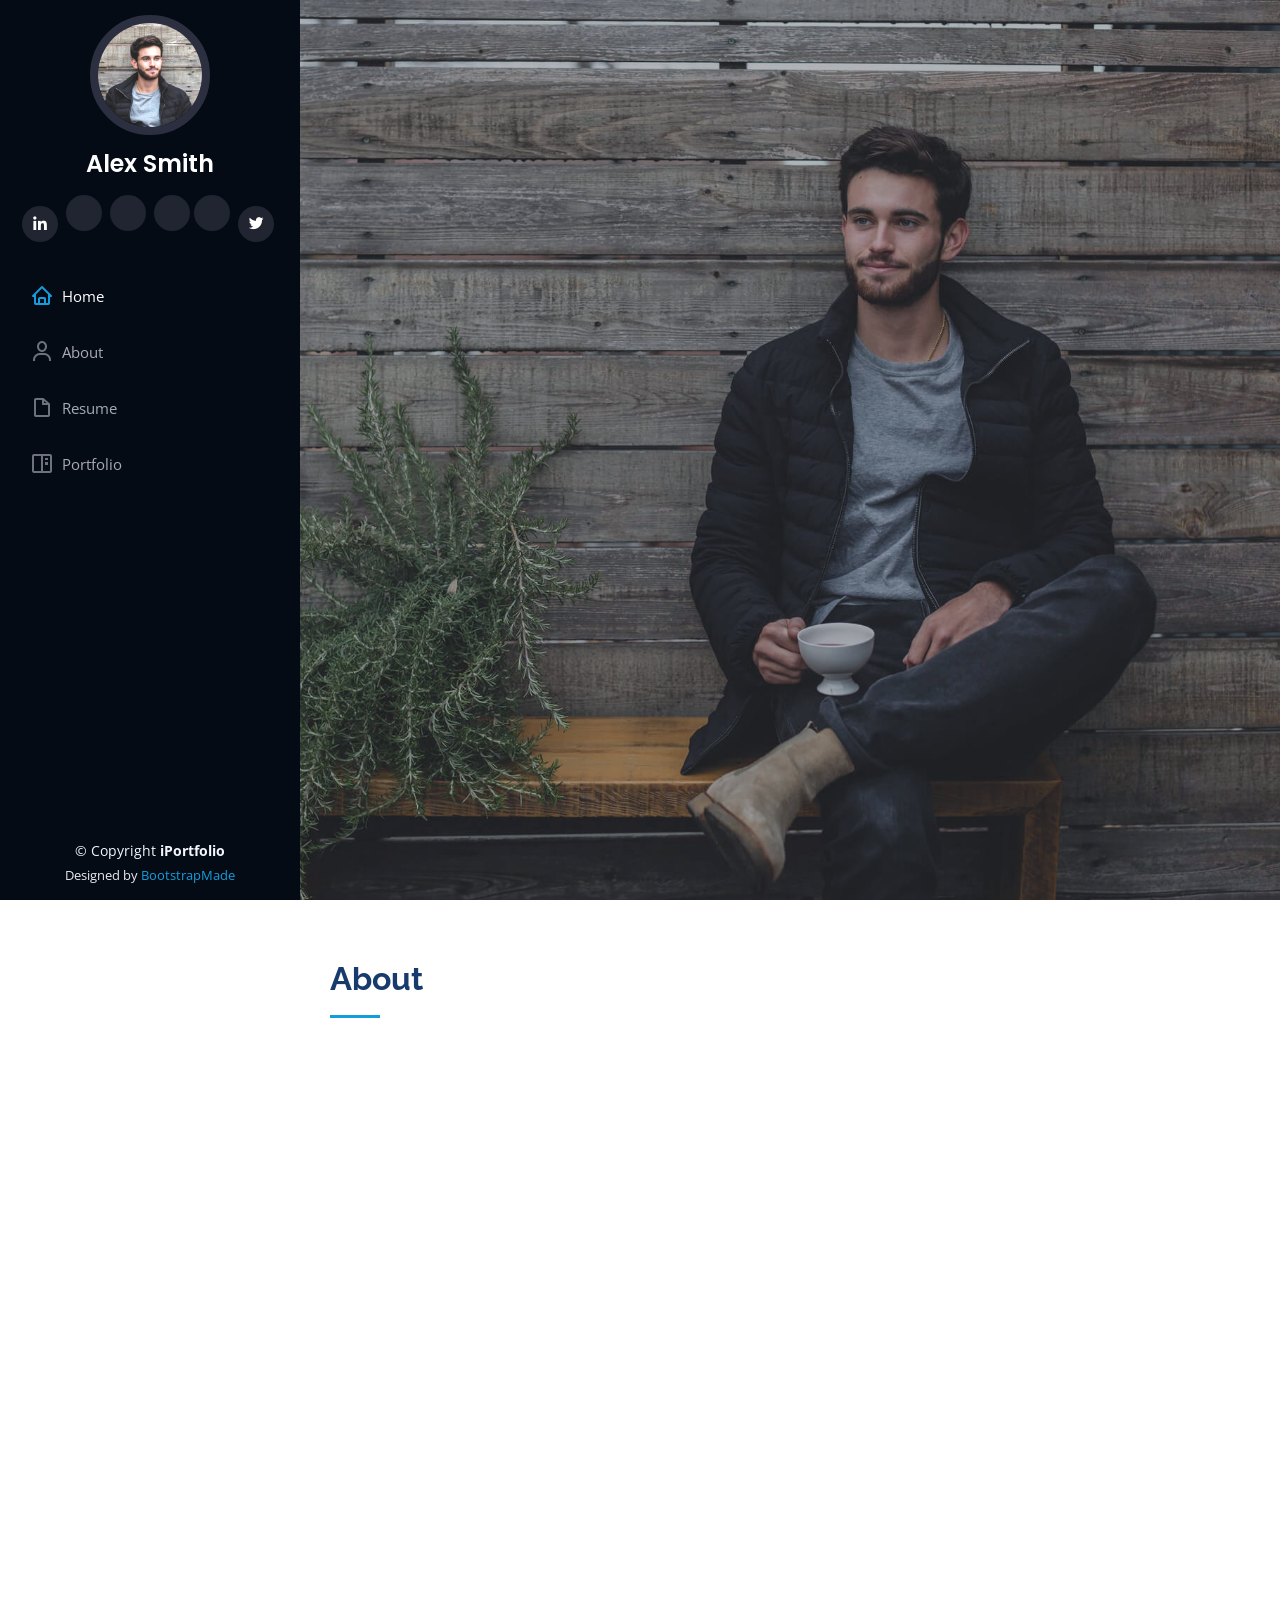
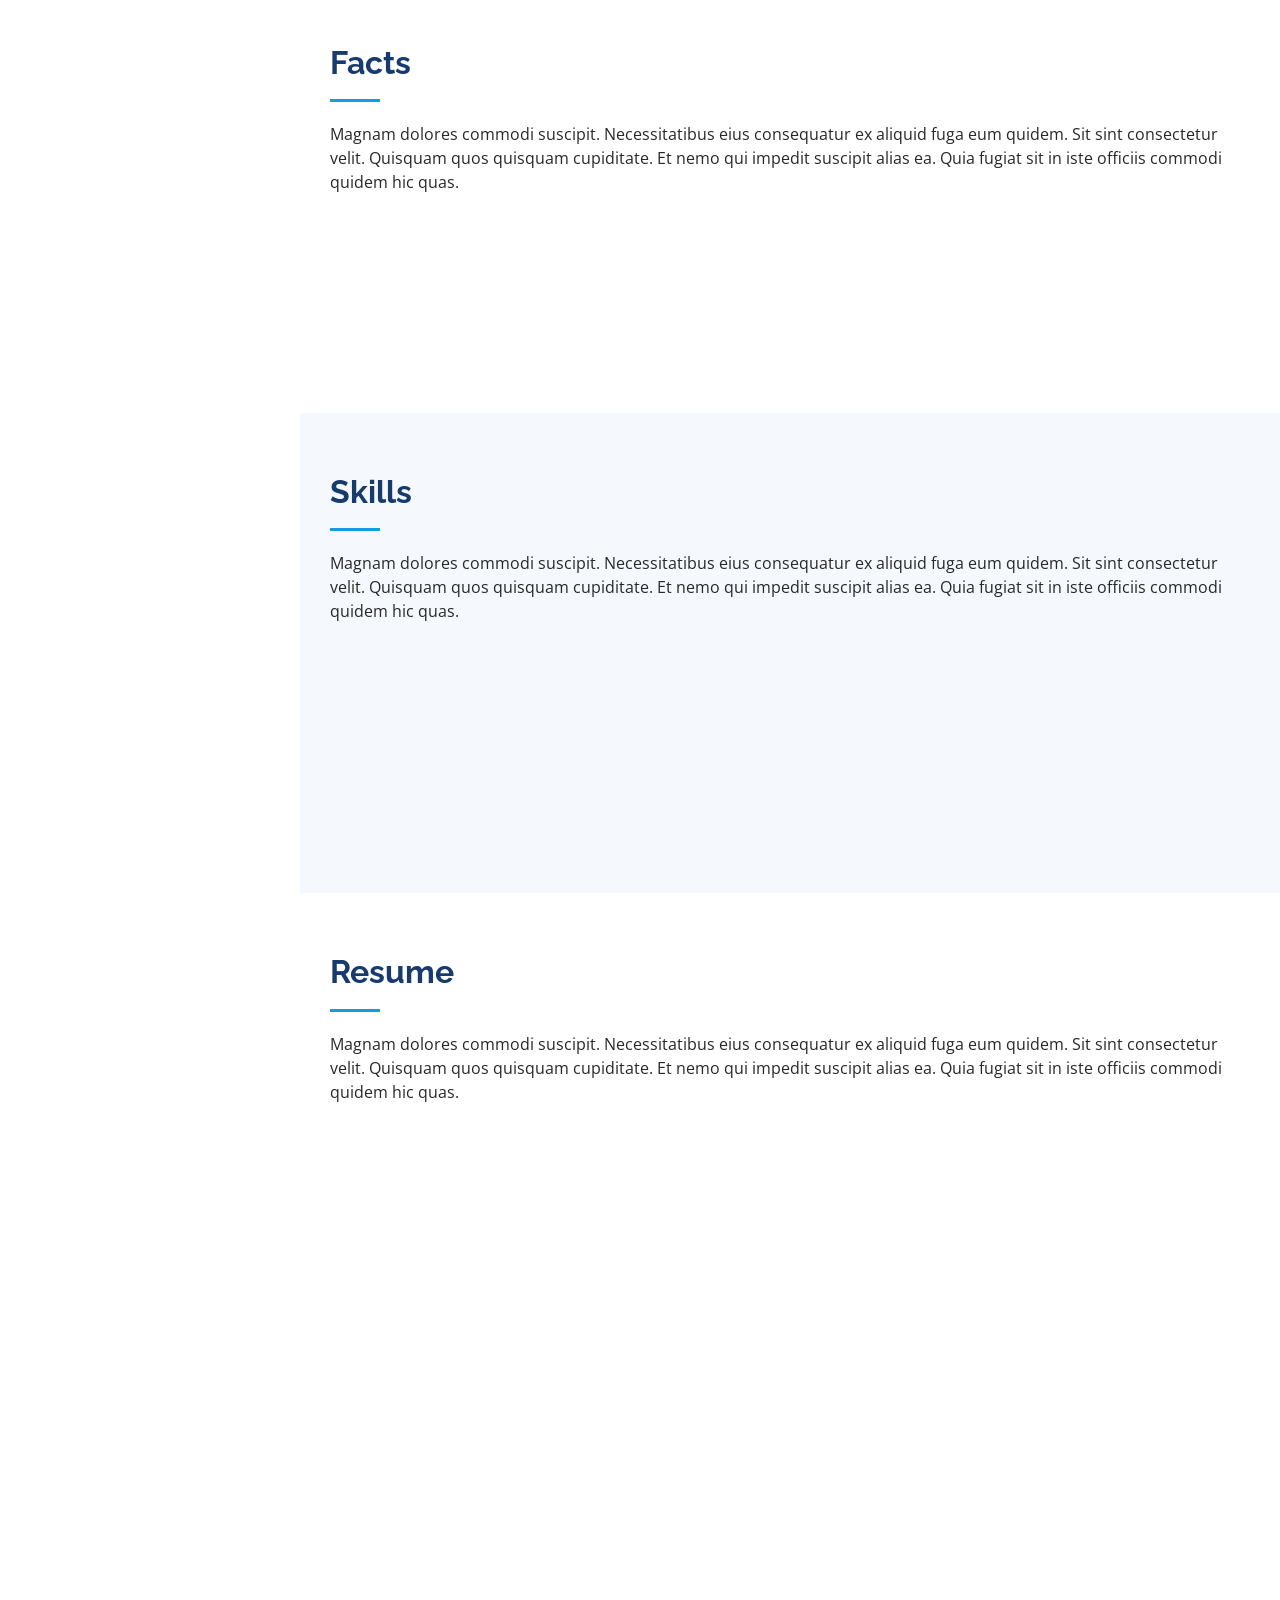
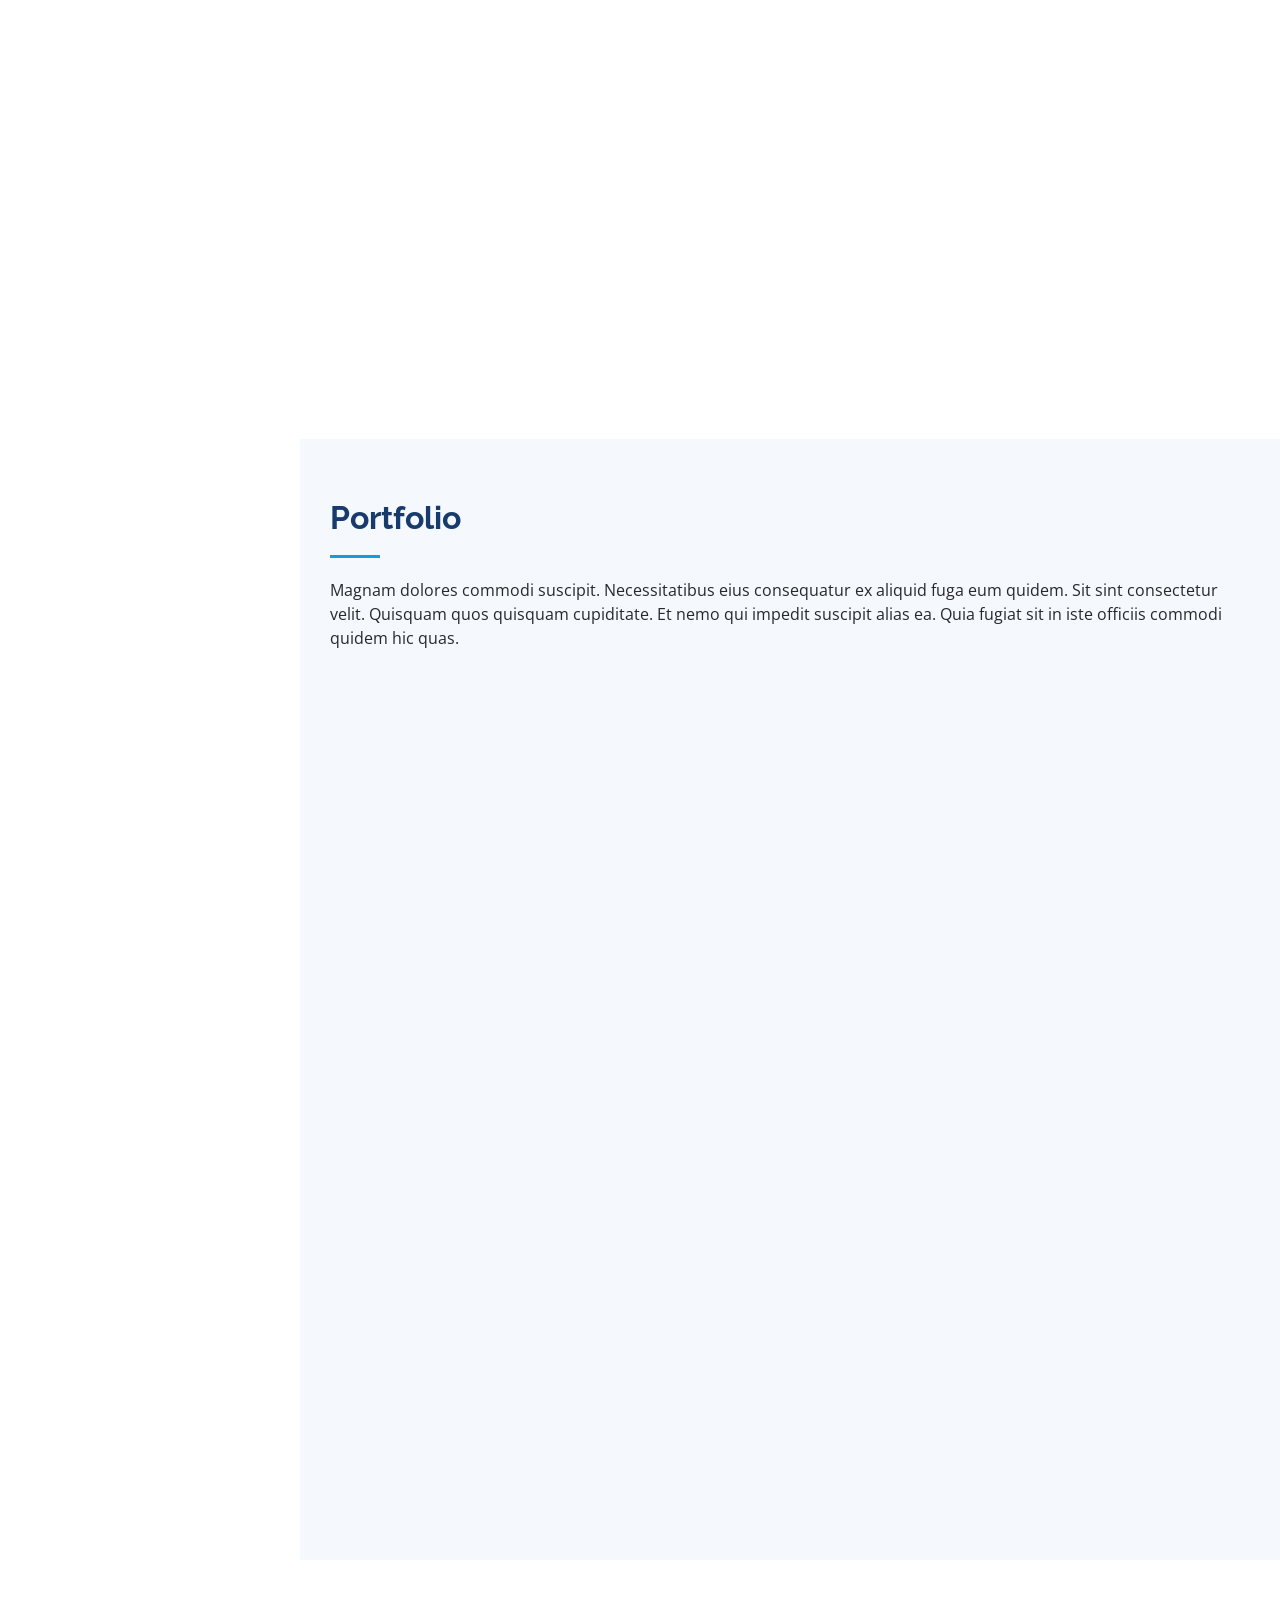
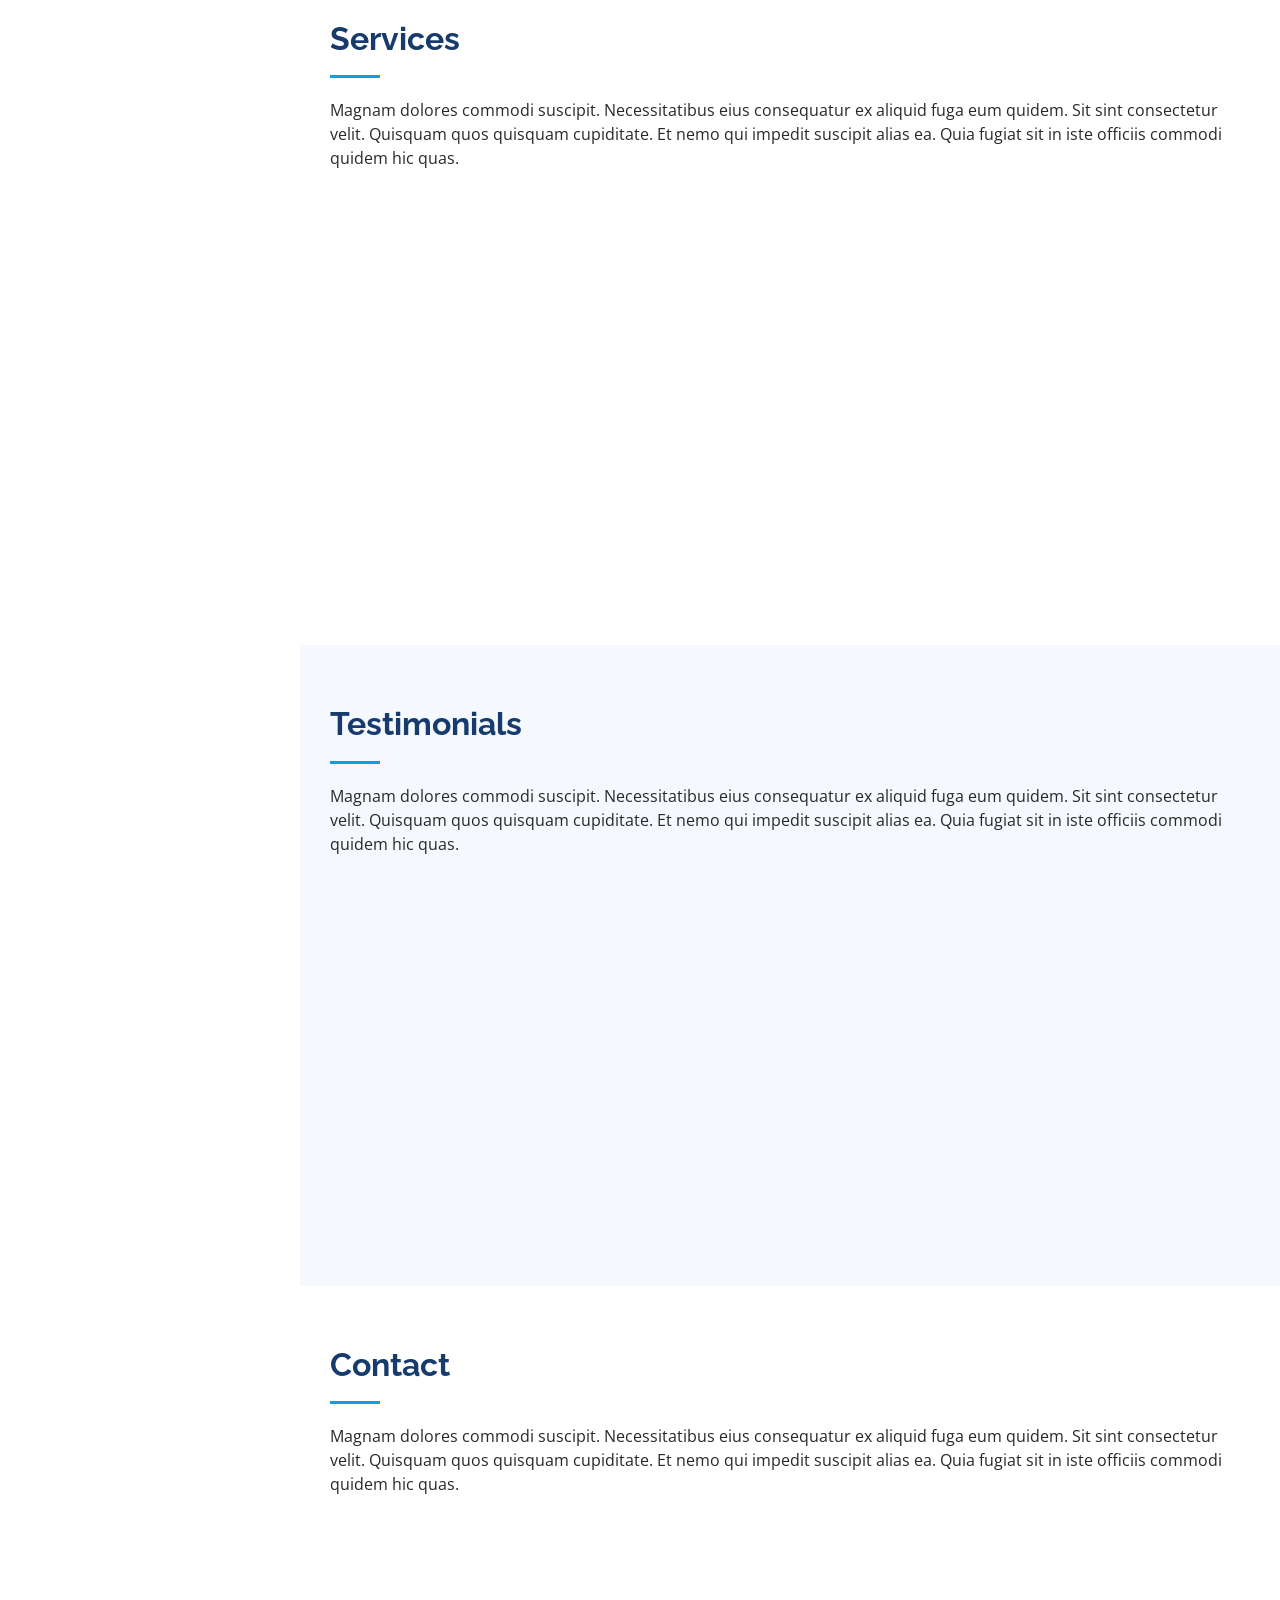
==== commit f6afbd3c: "Update index.html" ====
--- a/index.html
+++ b/index.html
@@ -5,9 +5,10 @@
   <meta charset="utf-8">
   <meta content="width=device-width, initial-scale=1.0" name="viewport">
 
-  <title>iPortfolio Bootstrap Template - Index</title>
-  <meta content="" name="description">
-  <meta content="" name="keywords">
+  <title>Joseph Zhi Yu: Transforming Data into Insights</title>
+  <meta content="Discover the work of Joseph Zhi Yu, a data analyst and engineer in the field of data science in Singapore. Explore his portfolio of innovative data projects and expert insights." name="description">
+  <meta content="Data Analytics, Data Science, Data Engineer, Singapore, " name="keywords">
+  <meta content="Joseph Zhi Yu" name="author">
 
   <!-- Favicons -->
   <link href="assets/img/favicon.png" rel="icon">
@@ -23,6 +24,8 @@
   <link href="assets/vendor/boxicons/css/boxicons.min.css" rel="stylesheet">
   <link href="assets/vendor/glightbox/css/glightbox.min.css" rel="stylesheet">
   <link href="assets/vendor/swiper/swiper-bundle.min.css" rel="stylesheet">
+  <link href="assets/css/fontawesome.css" rel="stylesheet">
+  <link href="assets/css/brands.css" rel="stylesheet">
 
   <!-- Template Main CSS File -->
   <link href="assets/css/style.css" rel="stylesheet">
@@ -49,11 +52,13 @@
         <img src="assets/img/profile-img.jpg" alt="" class="img-fluid rounded-circle">
         <h1 class="text-light"><a href="index.html">Alex Smith</a></h1>
         <div class="social-links mt-3 text-center">
-          <a href="#" class="twitter"><i class="bx bxl-twitter"></i></a>
-          <a href="#" class="facebook"><i class="bx bxl-facebook"></i></a>
-          <a href="#" class="instagram"><i class="bx bxl-instagram"></i></a>
-          <a href="#" class="google-plus"><i class="bx bxl-skype"></i></a>
+          
           <a href="#" class="linkedin"><i class="bx bxl-linkedin"></i></a>
+          <a href="https://www.linkedin.com/in/josephzhiyu/" class="linkedin"><i class="fa-brands fa-linkedin"></i></a>
+          <a href="https://github.com/josephhzy" class="github"><i class="fa-brands fa-github"></i></a>
+          <a href="https://www.kaggle.com/josephzhiyu" class="kaggle"><i class="fa-brands fa-kaggle"></i>
+          <a href="https://leetcode.com/josephhzy/" class="leetcode"><i class="fa-brands fa-python"></i></a>
+          <a href="https://twitter.com/josephh_zy" class="twitter"><i class="bx bxl-twitter"></i></a>
         </div>
       </div>
 
@@ -63,8 +68,10 @@
           <li><a href="#about" class="nav-link scrollto"><i class="bx bx-user"></i> <span>About</span></a></li>
           <li><a href="#resume" class="nav-link scrollto"><i class="bx bx-file-blank"></i> <span>Resume</span></a></li>
           <li><a href="#portfolio" class="nav-link scrollto"><i class="bx bx-book-content"></i> <span>Portfolio</span></a></li>
+          <!--
           <li><a href="#services" class="nav-link scrollto"><i class="bx bx-server"></i> <span>Services</span></a></li>
           <li><a href="#contact" class="nav-link scrollto"><i class="bx bx-envelope"></i> <span>Contact</span></a></li>
+          -->
         </ul>
       </nav><!-- .nav-menu -->
     </div>
@@ -74,7 +81,7 @@
   <section id="hero" class="d-flex flex-column justify-content-center align-items-center">
     <div class="hero-container" data-aos="fade-in">
       <h1>Alex Smith</h1>
-      <p>I'm <span class="typed" data-typed-items="Designer, Developer, Freelancer, Photographer"></span></p>
+      <p>I'm <span class="typed" data-typed-items="Data Analyst, Data Scientist, Data Engineer, Data Professional""></span></p>
     </div>
   </section><!-- End Hero -->
 
@@ -86,7 +93,6 @@
 
         <div class="section-title">
           <h2>About</h2>
-          <p>Magnam dolores commodi suscipit. Necessitatibus eius consequatur ex aliquid fuga eum quidem. Sit sint consectetur velit. Quisquam quos quisquam cupiditate. Et nemo qui impedit suscipit alias ea. Quia fugiat sit in iste officiis commodi quidem hic quas.</p>
         </div>
 
         <div class="row">
@@ -94,32 +100,33 @@
             <img src="assets/img/profile-img.jpg" class="img-fluid" alt="">
           </div>
           <div class="col-lg-8 pt-4 pt-lg-0 content" data-aos="fade-left">
-            <h3>UI/UX Designer &amp; Web Developer.</h3>
+            <h3>Data Science &amp; Analytics.</h3>
             <p class="fst-italic">
-              Lorem ipsum dolor sit amet, consectetur adipiscing elit, sed do eiusmod tempor incididunt ut labore et dolore
-              magna aliqua.
+              As an ambitious data professional with a strong growth mindset, I leverage my expertise in Python, SQL, 
+            and other data tools to drive data-driven insights and make a lasting impact in the field. I am currently a trainee in the Technology in Finance Immersion Programme (TFIP), 
+            engaging in personal projects to expand my skills in data analytics and data science.
             </p>
             <div class="row">
               <div class="col-lg-6">
                 <ul>
-                  <li><i class="bi bi-chevron-right"></i> <strong>Birthday:</strong> <span>1 May 1995</span></li>
-                  <li><i class="bi bi-chevron-right"></i> <strong>Website:</strong> <span>www.example.com</span></li>
-                  <li><i class="bi bi-chevron-right"></i> <strong>Phone:</strong> <span>+123 456 7890</span></li>
-                  <li><i class="bi bi-chevron-right"></i> <strong>City:</strong> <span>New York, USA</span></li>
+                  <li><i class="bi bi-chevron-right"></i> <strong>Email</strong> <span>josephhzy22@gmail.com</span></li>
+                  <li><i class="bi bi-chevron-right"></i> <strong>Education:</strong> <span>Masters of Science Computer Science</span></li>                  
+                  
                 </ul>
               </div>
               <div class="col-lg-6">
                 <ul>
-                  <li><i class="bi bi-chevron-right"></i> <strong>Age:</strong> <span>30</span></li>
-                  <li><i class="bi bi-chevron-right"></i> <strong>Degree:</strong> <span>Master</span></li>
-                  <li><i class="bi bi-chevron-right"></i> <strong>PhEmailone:</strong> <span>email@example.com</span></li>
-                  <li><i class="bi bi-chevron-right"></i> <strong>Freelance:</strong> <span>Available</span></li>
+                  <li><i class="bi bi-chevron-right"></i> <strong>City:</strong> <span>Singapore</span></li>
+                  <li><i class="bi bi-chevron-right"></i> <strong>Institute:</strong> <span>Georgia Institute of Technology</span></li>
+                  
                 </ul>
               </div>
             </div>
             <p>
-              Officiis eligendi itaque labore et dolorum mollitia officiis optio vero. Quisquam sunt adipisci omnis et ut. Nulla accusantium dolor incidunt officia tempore. Et eius omnis.
-              Cupiditate ut dicta maxime officiis quidem quia. Sed et consectetur qui quia repellendus itaque neque. Aliquid amet quidem ut quaerat cupiditate. Ab et eum qui repellendus omnis culpa magni laudantium dolores.
+              In addition to my career, I am a competitive triathlete who strives for personal excellence in all aspects of life. 
+              With a background as a past educator, I excel in communication and have a proven track record of mentoring students in various disciplines, 
+              including Food Science, Programming, and Electronics. Under my leadership, students have achieved national-level recognition, including becoming 
+              the One World Robotics Competition Champions in 2019 and IDE Maker (Secondary Schools) Champions in 2020.
             </p>
           </div>
         </div>
@@ -659,4 +666,4 @@
 
 </body>
 
-</html>+</html>
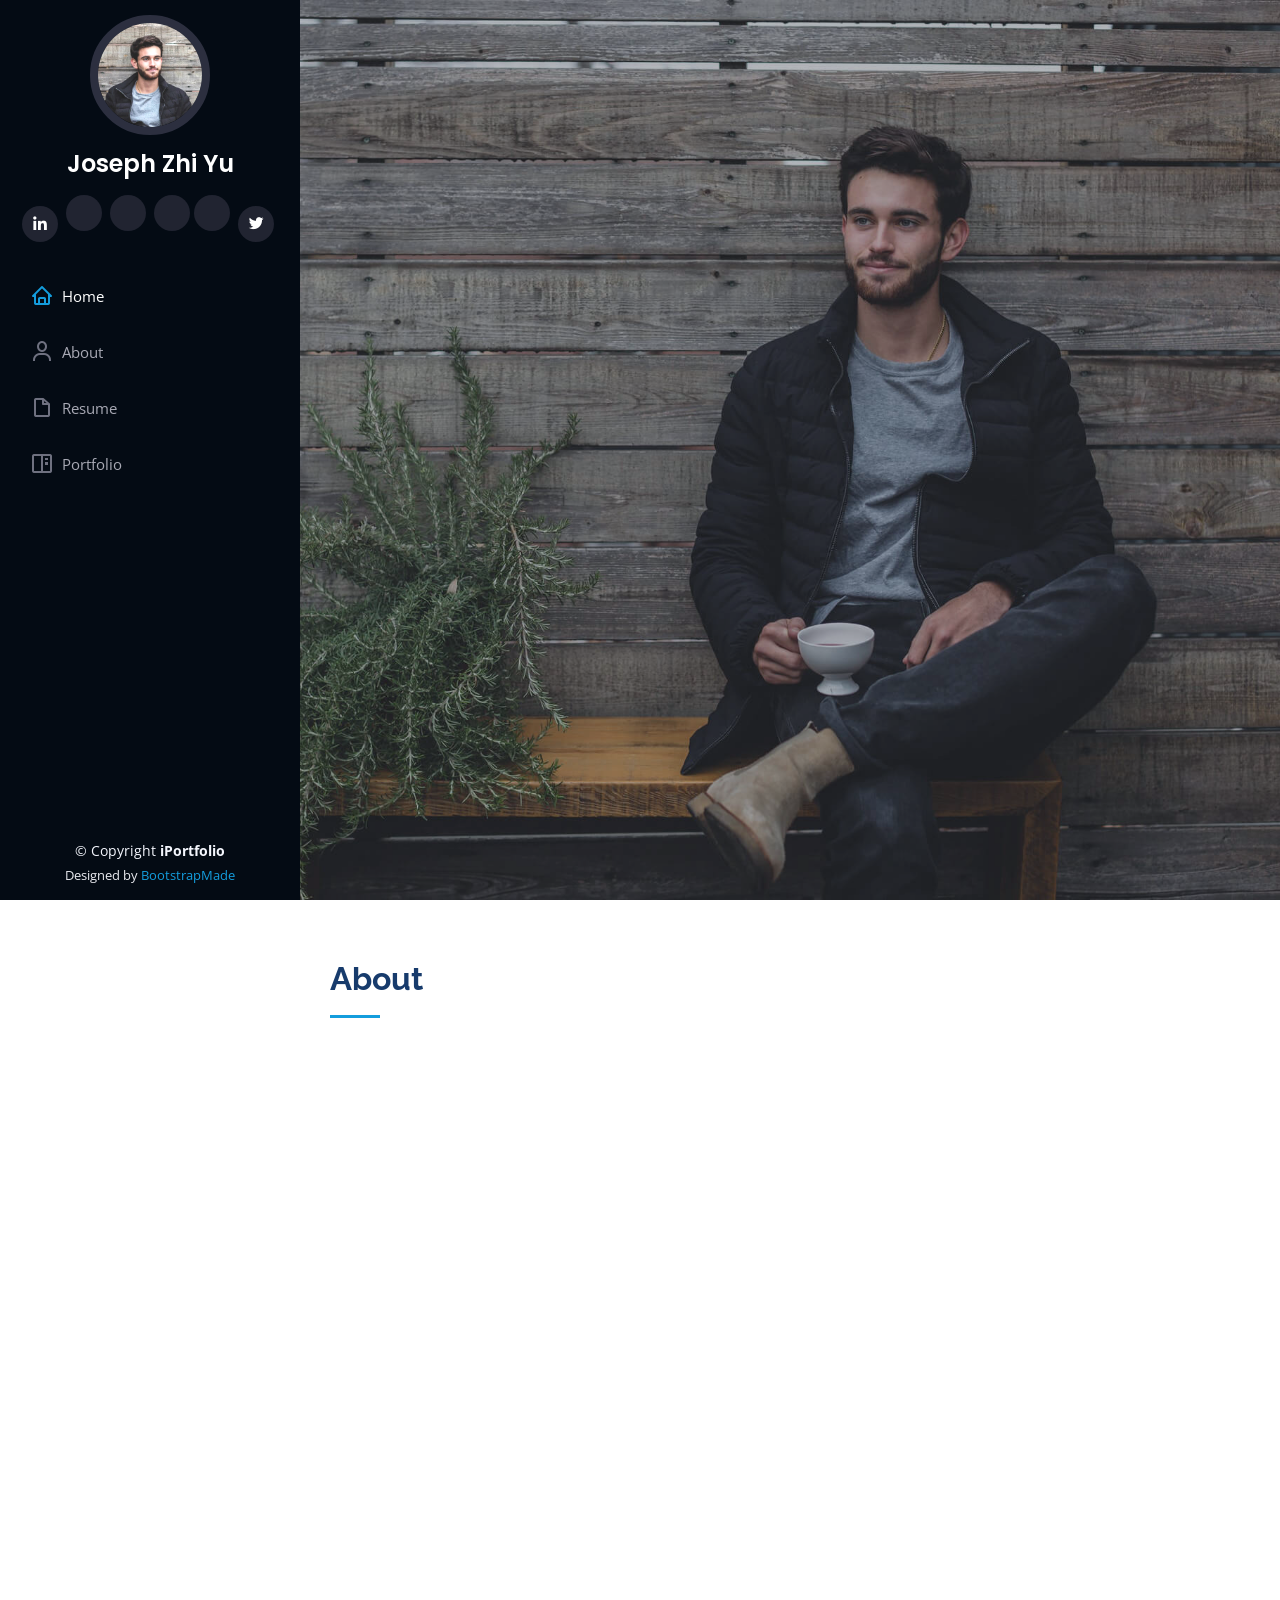
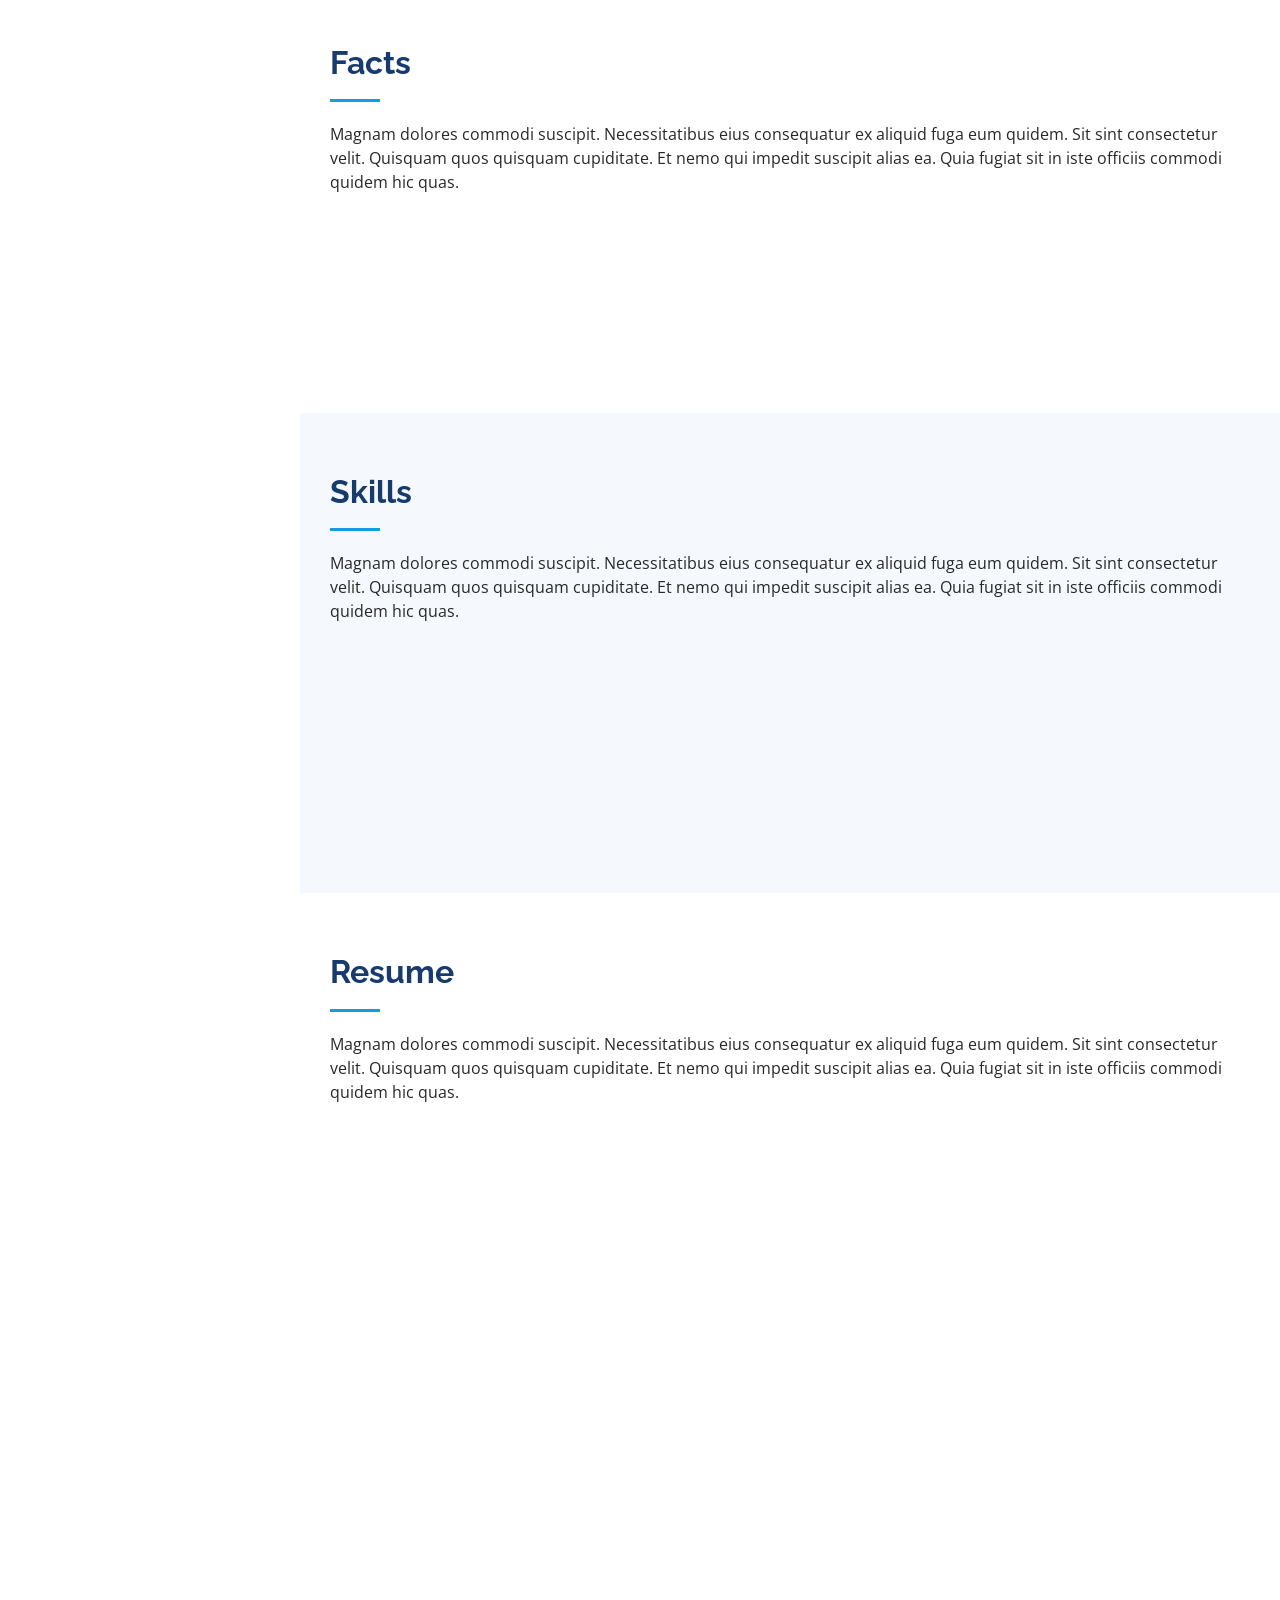
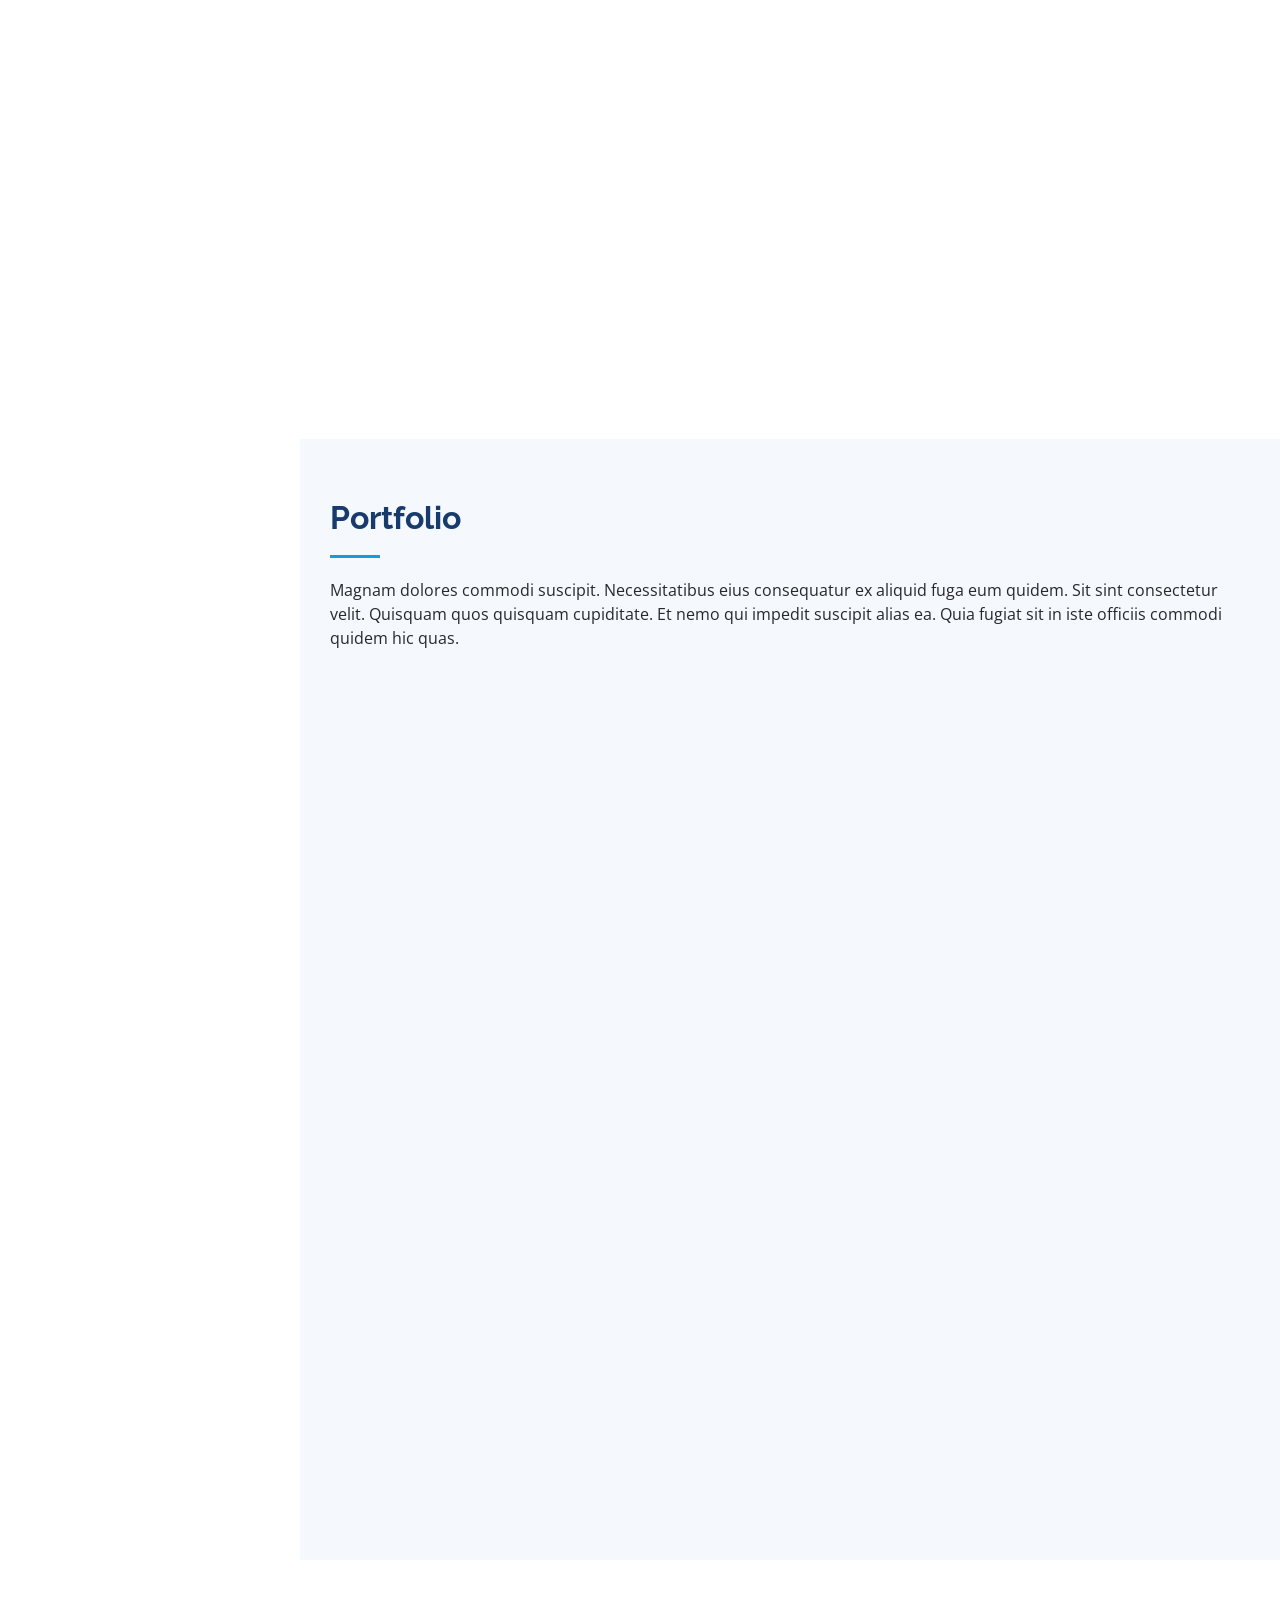
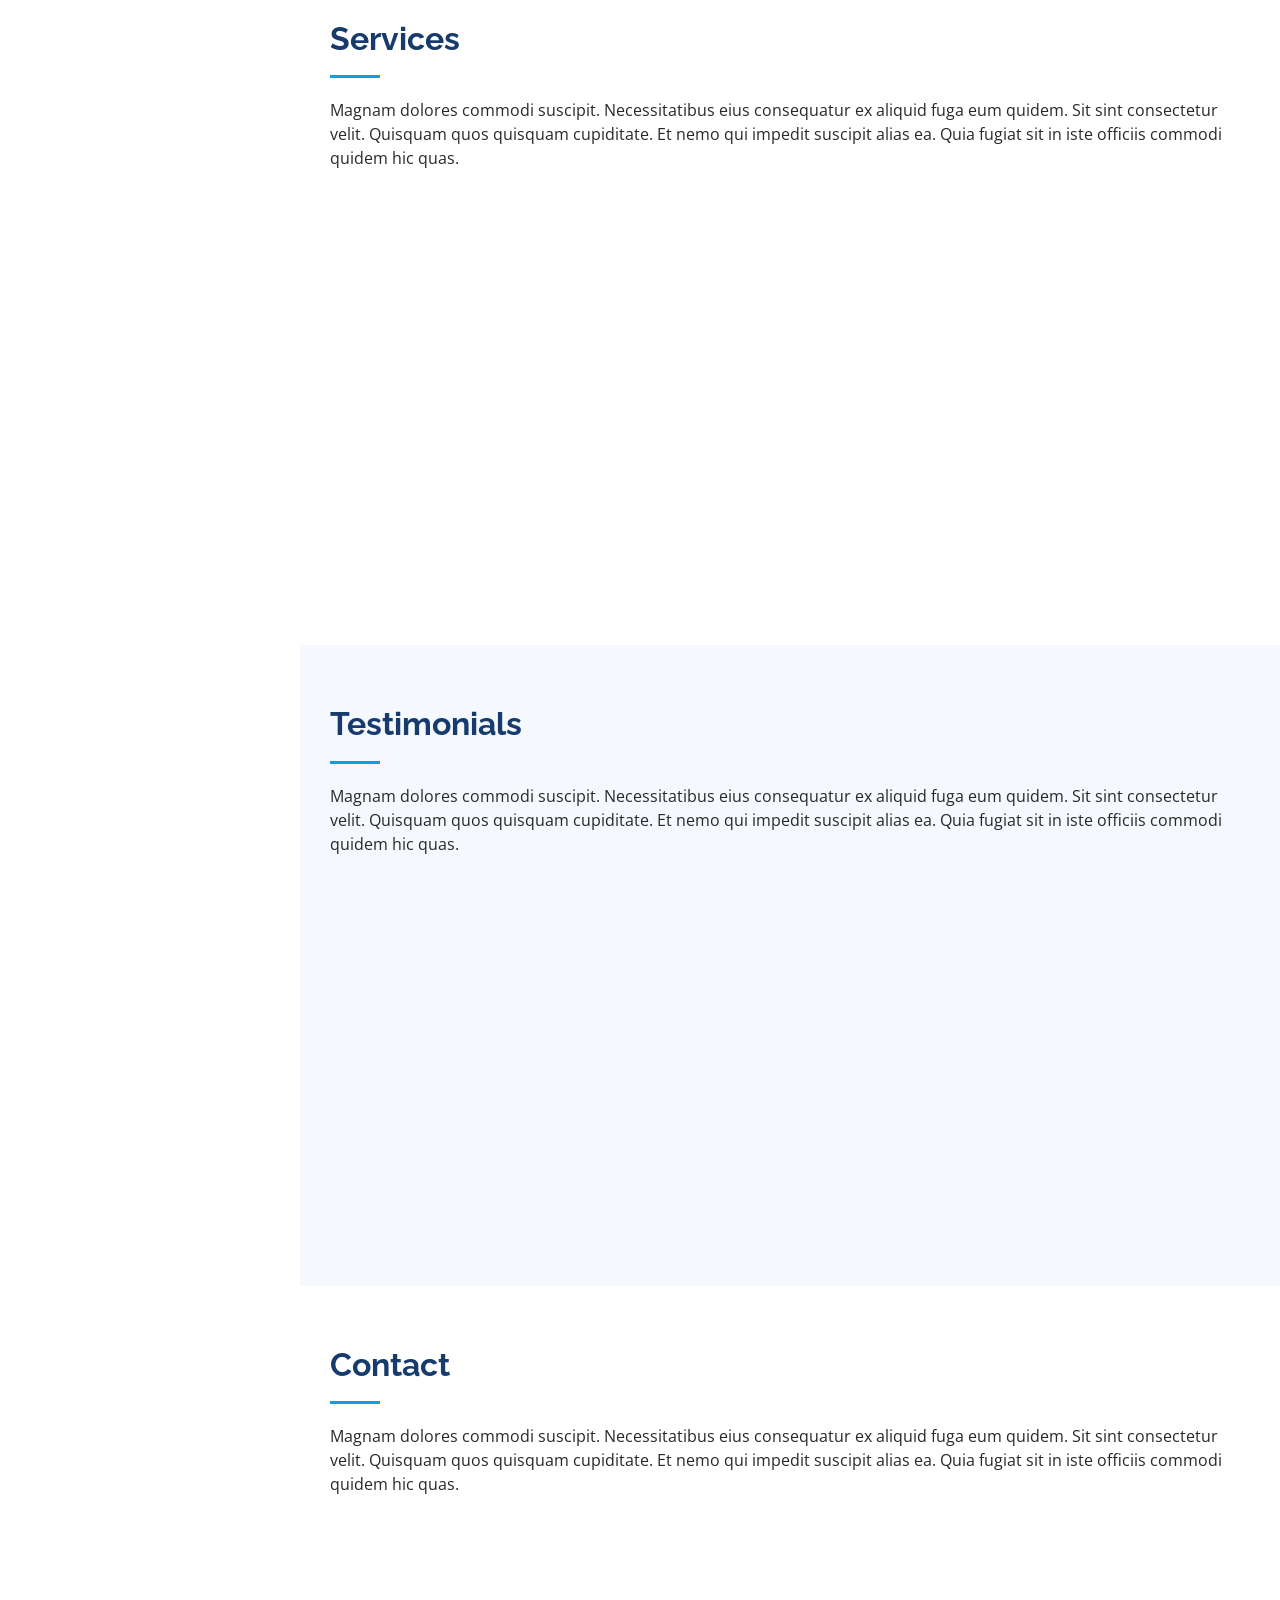
==== commit e86b953d: "Update index.html" ====
--- a/index.html
+++ b/index.html
@@ -50,7 +50,7 @@
 
       <div class="profile">
         <img src="assets/img/profile-img.jpg" alt="" class="img-fluid rounded-circle">
-        <h1 class="text-light"><a href="index.html">Alex Smith</a></h1>
+        <h1 class="text-light"><a href="index.html">Joseph Zhi Yu</a></h1>
         <div class="social-links mt-3 text-center">
           
           <a href="#" class="linkedin"><i class="bx bxl-linkedin"></i></a>
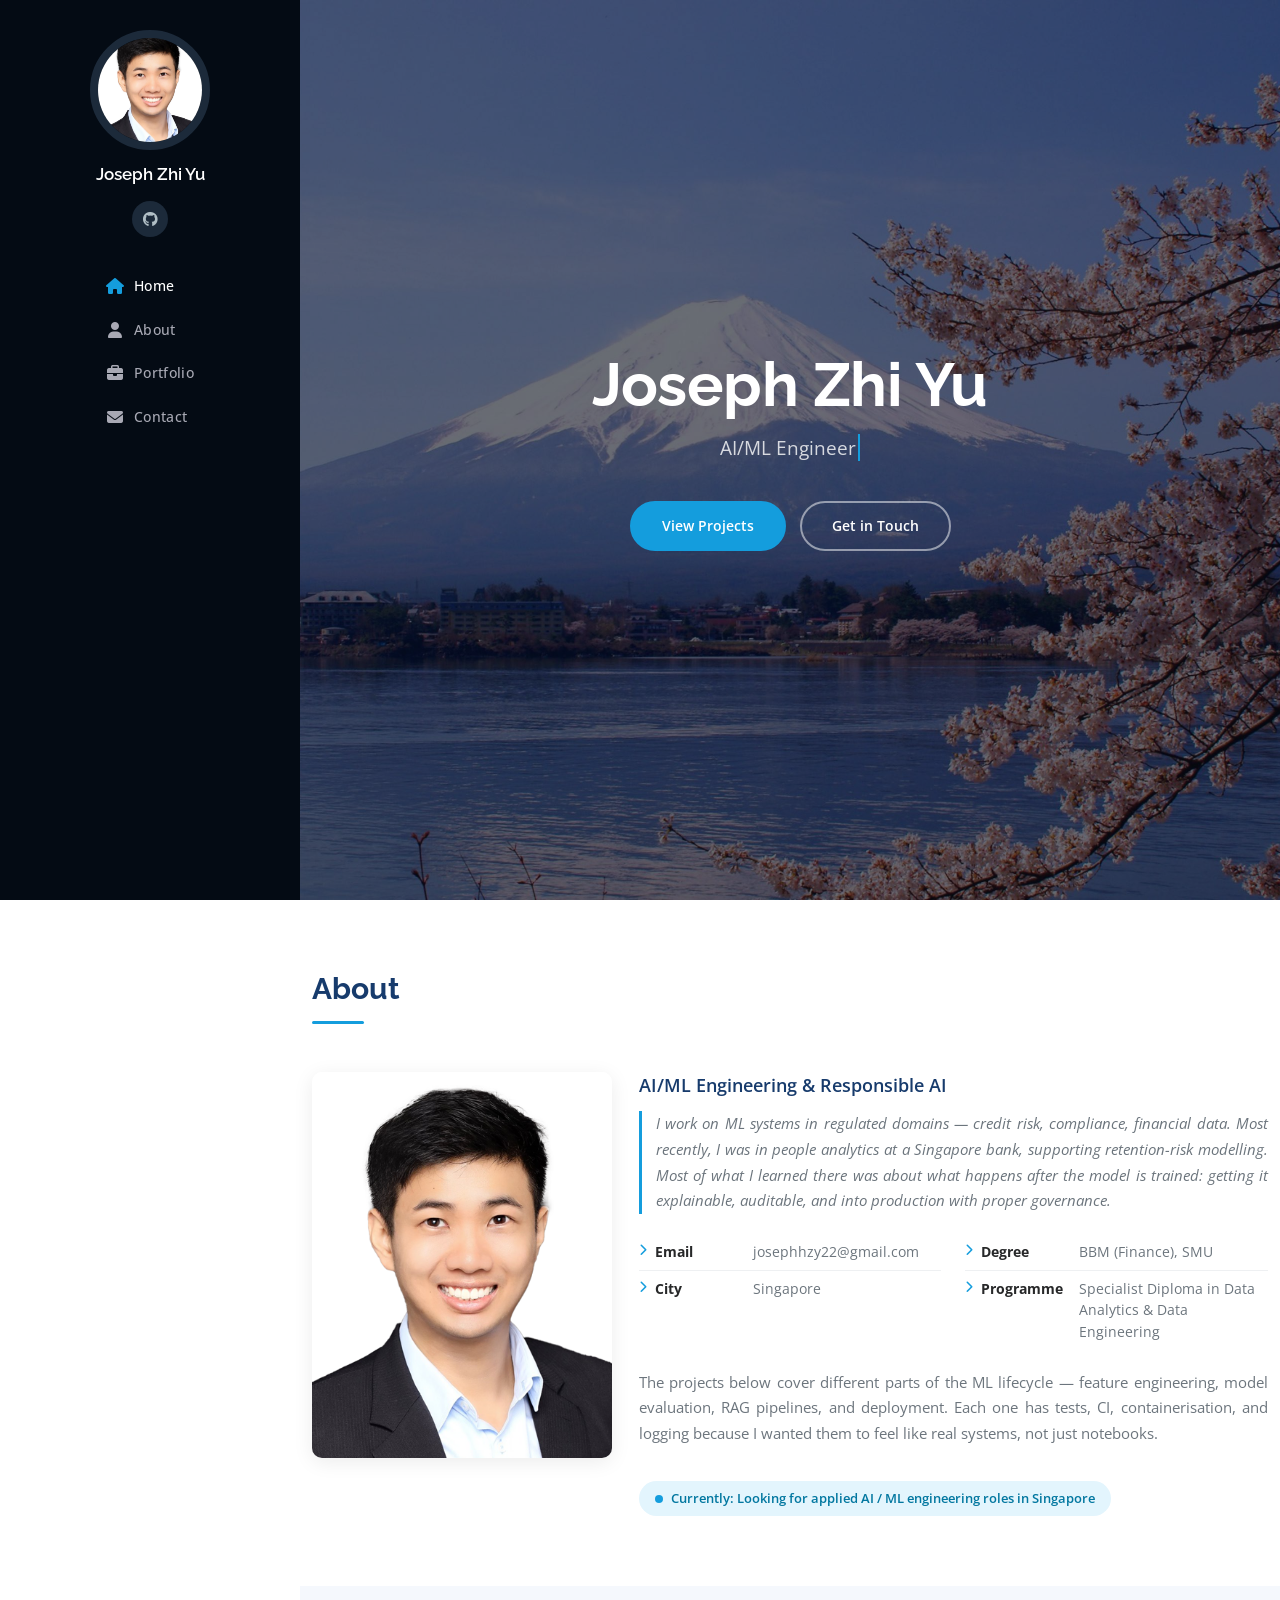
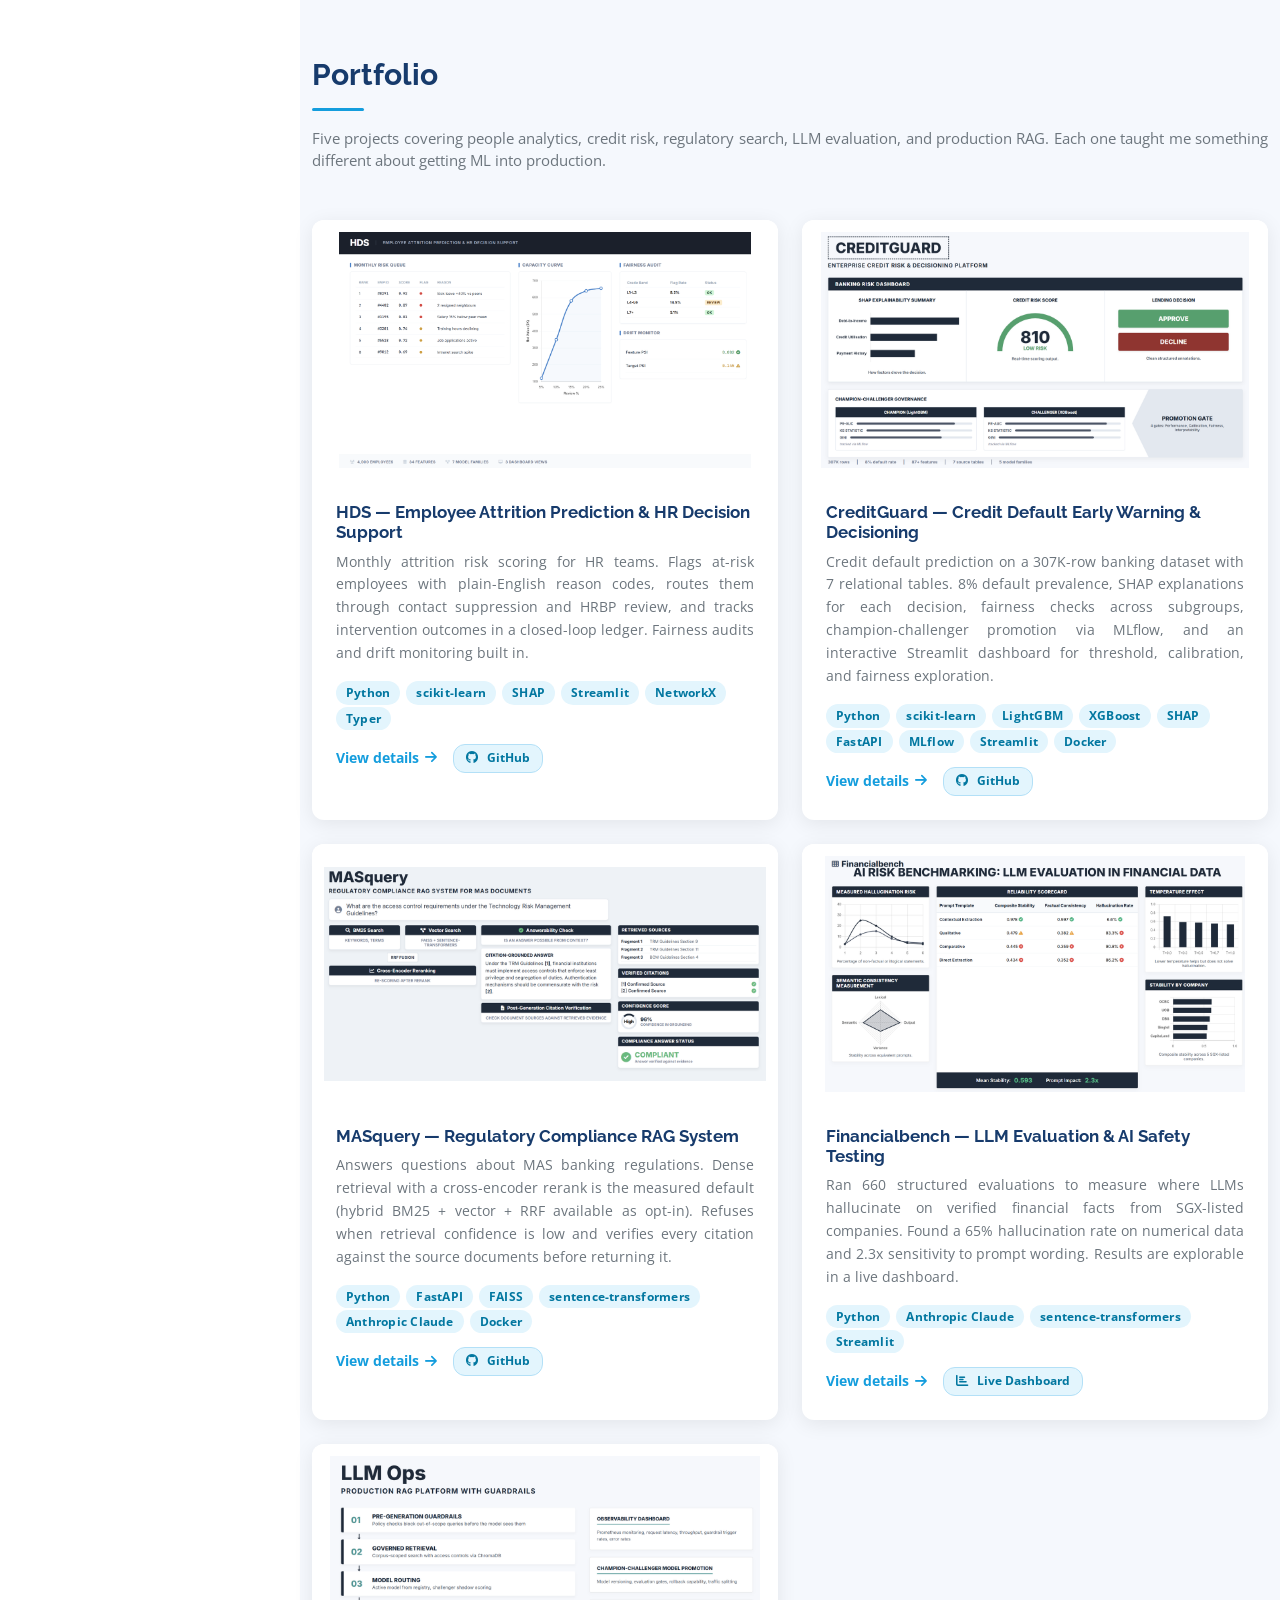
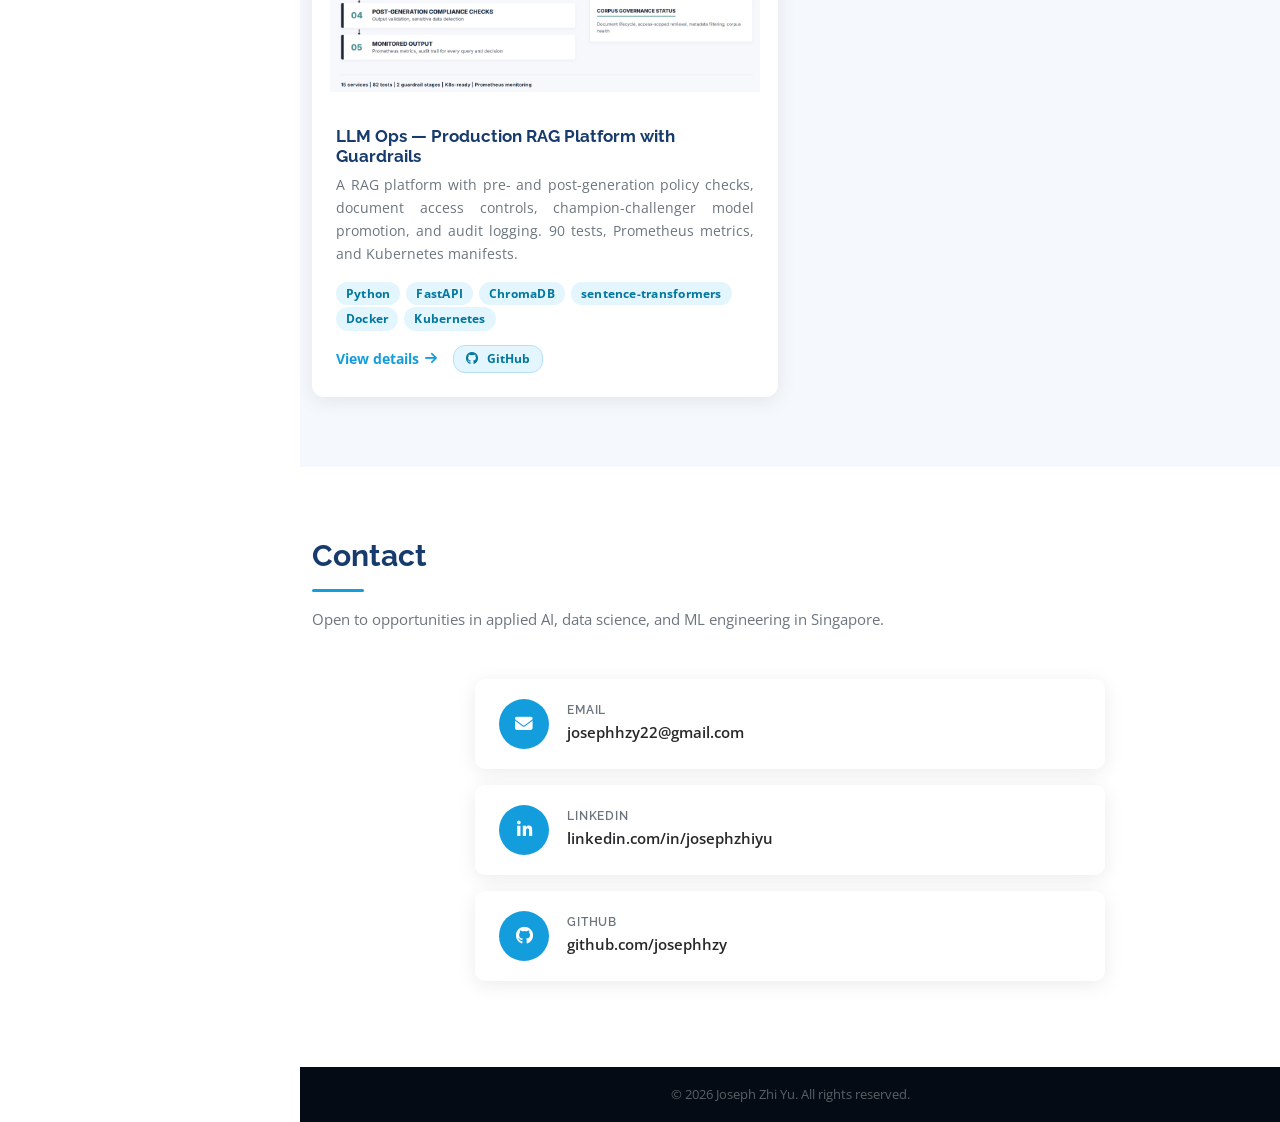
==== commit 0f1dc5e8: "Initial commit: portfolio site" ====
--- a/index.html
+++ b/index.html
@@ -3,667 +3,324 @@
 
 <head>
   <meta charset="utf-8">
-  <meta content="width=device-width, initial-scale=1.0" name="viewport">
-
-  <title>Joseph Zhi Yu: Transforming Data into Insights</title>
-  <meta content="Discover the work of Joseph Zhi Yu, a data analyst and engineer in the field of data science in Singapore. Explore his portfolio of innovative data projects and expert insights." name="description">
-  <meta content="Data Analytics, Data Science, Data Engineer, Singapore, " name="keywords">
-  <meta content="Joseph Zhi Yu" name="author">
+  <meta name="viewport" content="width=device-width, initial-scale=1.0">
+
+  <title>Joseph Zhi Yu — AI/ML Engineering Portfolio</title>
+  <meta name="description" content="Portfolio of Joseph Zhi Yu, an AI/ML engineer in Singapore focused on responsible AI, regulated-domain ML, and production AI systems. Projects span credit risk modelling, regulatory RAG, LLM evaluation, and production RAG platforms.">
+  <meta name="keywords" content="AI Engineer, ML Engineer, Data Science, Responsible AI, RAG, LLM, Credit Risk, Singapore">
+  <meta name="author" content="Joseph Zhi Yu">
+
+  <!-- Open Graph -->
+  <meta property="og:title" content="Joseph Zhi Yu — AI/ML Engineering Portfolio">
+  <meta property="og:description" content="Production AI systems for regulated domains — credit risk modelling, regulatory RAG, LLM evaluation, and enterprise RAG platforms with guardrails.">
+  <meta property="og:image" content="assets/img/joseph-profile.png">
+  <meta property="og:type" content="website">
 
   <!-- Favicons -->
-  <link href="assets/img/favicon.png" rel="icon">
-  <link href="assets/img/apple-touch-icon.png" rel="apple-touch-icon">
-
-  <!-- Google Fonts -->
-  <link href="https://fonts.googleapis.com/css?family=Open+Sans:300,300i,400,400i,600,600i,700,700i|Raleway:300,300i,400,400i,500,500i,600,600i,700,700i|Poppins:300,300i,400,400i,500,500i,600,600i,700,700i" rel="stylesheet">
-
-  <!-- Vendor CSS Files -->
-  <link href="assets/vendor/aos/aos.css" rel="stylesheet">
-  <link href="assets/vendor/bootstrap/css/bootstrap.min.css" rel="stylesheet">
-  <link href="assets/vendor/bootstrap-icons/bootstrap-icons.css" rel="stylesheet">
-  <link href="assets/vendor/boxicons/css/boxicons.min.css" rel="stylesheet">
-  <link href="assets/vendor/glightbox/css/glightbox.min.css" rel="stylesheet">
-  <link href="assets/vendor/swiper/swiper-bundle.min.css" rel="stylesheet">
-  <link href="assets/css/fontawesome.css" rel="stylesheet">
-  <link href="assets/css/brands.css" rel="stylesheet">
-
-  <!-- Template Main CSS File -->
+  <link rel="apple-touch-icon" sizes="180x180" href="favicon_io/apple-touch-icon.png">
+  <link rel="icon" type="image/png" sizes="32x32" href="favicon_io/favicon-32x32.png">
+  <link rel="icon" type="image/png" sizes="16x16" href="favicon_io/favicon-16x16.png">
+  <link rel="manifest" href="favicon_io/site.webmanifest">
+
+  <!-- Fonts -->
+  <link href="https://fonts.googleapis.com/css2?family=Open+Sans:wght@400;600;700&family=Raleway:wght@400;600;700&display=swap" rel="stylesheet">
+
+  <!-- Icons -->
+  <link href="https://cdnjs.cloudflare.com/ajax/libs/font-awesome/6.5.2/css/all.min.css" rel="stylesheet">
+
+  <!-- Bootstrap 5 -->
+  <link href="https://cdn.jsdelivr.net/npm/bootstrap@5.3.3/dist/css/bootstrap.min.css" rel="stylesheet">
+
+  <!-- AOS -->
+  <link href="https://cdn.jsdelivr.net/npm/aos@2.3.4/dist/aos.css" rel="stylesheet">
+
+  <!-- Custom CSS -->
   <link href="assets/css/style.css" rel="stylesheet">
-
-  <!-- =======================================================
-  * Template Name: iPortfolio
-  * Updated: Jan 29 2024 with Bootstrap v5.3.2
-  * Template URL: https://bootstrapmade.com/iportfolio-bootstrap-portfolio-websites-template/
-  * Author: BootstrapMade.com
-  * License: https://bootstrapmade.com/license/
-  ======================================================== -->
 </head>
 
 <body>
 
-  <!-- ======= Mobile nav toggle button ======= -->
-  <i class="bi bi-list mobile-nav-toggle d-xl-none"></i>
-
-  <!-- ======= Header ======= -->
-  <header id="header">
-    <div class="d-flex flex-column">
-
-      <div class="profile">
-        <img src="assets/img/profile-img.jpg" alt="" class="img-fluid rounded-circle">
-        <h1 class="text-light"><a href="index.html">Joseph Zhi Yu</a></h1>
-        <div class="social-links mt-3 text-center">
-          
-          <a href="#" class="linkedin"><i class="bx bxl-linkedin"></i></a>
-          <a href="https://www.linkedin.com/in/josephzhiyu/" class="linkedin"><i class="fa-brands fa-linkedin"></i></a>
-          <a href="https://github.com/josephhzy" class="github"><i class="fa-brands fa-github"></i></a>
-          <a href="https://www.kaggle.com/josephzhiyu" class="kaggle"><i class="fa-brands fa-kaggle"></i>
-          <a href="https://leetcode.com/josephhzy/" class="leetcode"><i class="fa-brands fa-python"></i></a>
-          <a href="https://twitter.com/josephh_zy" class="twitter"><i class="bx bxl-twitter"></i></a>
-        </div>
-      </div>
-
-      <nav id="navbar" class="nav-menu navbar">
-        <ul>
-          <li><a href="#hero" class="nav-link scrollto active"><i class="bx bx-home"></i> <span>Home</span></a></li>
-          <li><a href="#about" class="nav-link scrollto"><i class="bx bx-user"></i> <span>About</span></a></li>
-          <li><a href="#resume" class="nav-link scrollto"><i class="bx bx-file-blank"></i> <span>Resume</span></a></li>
-          <li><a href="#portfolio" class="nav-link scrollto"><i class="bx bx-book-content"></i> <span>Portfolio</span></a></li>
-          <!--
-          <li><a href="#services" class="nav-link scrollto"><i class="bx bx-server"></i> <span>Services</span></a></li>
-          <li><a href="#contact" class="nav-link scrollto"><i class="bx bx-envelope"></i> <span>Contact</span></a></li>
-          -->
-        </ul>
-      </nav><!-- .nav-menu -->
+  <!-- Mobile toggle -->
+  <button id="sidebar-toggle" aria-label="Toggle navigation">
+    <i class="fa-solid fa-bars"></i>
+  </button>
+
+  <!-- Sidebar overlay (mobile) -->
+  <div id="sidebar-overlay"></div>
+
+  <!-- ======= Sidebar ======= -->
+  <aside id="sidebar">
+    <div class="profile">
+      <img src="assets/img/joseph-profile.png" class="sidebar-photo" alt="Joseph Zhi Yu">
+      <div class="sidebar-name"><a href="index.html">Joseph Zhi Yu</a></div>
+      <div class="social-links">
+        <a href="https://github.com/josephhzy" target="_blank" title="GitHub"><i class="fa-brands fa-github"></i></a>
+        <!-- <a href="https://www.linkedin.com/in/josephzhiyu/" target="_blank" title="LinkedIn"><i class="fa-brands fa-linkedin-in"></i></a> -->
+        <!-- <a href="https://www.kaggle.com/josephzhiyu" target="_blank" title="Kaggle"><i class="fa-brands fa-kaggle"></i></a> -->
+        <!-- <a href="https://leetcode.com/josephhzy/" target="_blank" title="LeetCode"><i class="fa-solid fa-code"></i></a> -->
+        <!-- <a href="https://twitter.com/josephh_zy" target="_blank" title="Twitter / X"><i class="fa-brands fa-x-twitter"></i></a> -->
+      </div>
     </div>
-  </header><!-- End Header -->
-
-  <!-- ======= Hero Section ======= -->
-  <section id="hero" class="d-flex flex-column justify-content-center align-items-center">
-    <div class="hero-container" data-aos="fade-in">
-      <h1>Alex Smith</h1>
-      <p>I'm <span class="typed" data-typed-items="Data Analyst, Data Scientist, Data Engineer, Data Professional""></span></p>
-    </div>
-  </section><!-- End Hero -->
-
-  <main id="main">
-
-    <!-- ======= About Section ======= -->
-    <section id="about" class="about">
+    <nav>
+      <ul class="sidebar-nav">
+        <li><a href="#hero" class="active"><i class="fa-solid fa-house"></i> Home</a></li>
+        <li><a href="#about"><i class="fa-solid fa-user"></i> About</a></li>
+        <li><a href="#portfolio"><i class="fa-solid fa-briefcase"></i> Portfolio</a></li>
+        <li><a href="#contact"><i class="fa-solid fa-envelope"></i> Contact</a></li>
+      </ul>
+    </nav>
+  </aside>
+
+  <div id="main">
+
+    <!-- ======= Hero ======= -->
+    <section id="hero">
+      <div class="hero-content" data-aos="fade-in">
+        <h1>Joseph Zhi Yu</h1>
+        <p class="hero-subtitle">
+          <span data-typed-items="AI/ML Engineer,Data Scientist,Responsible AI,Production AI Systems"></span>
+        </p>
+        <div class="hero-cta">
+          <a href="#portfolio" class="btn-accent">View Projects</a>
+          <a href="#contact" class="btn-outline-light-custom">Get in Touch</a>
+        </div>
+      </div>
+    </section>
+
+    <!-- ======= About ======= -->
+    <section id="about" class="section-pad">
       <div class="container">
-
-        <div class="section-title">
+        <div class="section-title" data-aos="fade-up">
           <h2>About</h2>
         </div>
-
-        <div class="row">
-          <div class="col-lg-4" data-aos="fade-right">
-            <img src="assets/img/profile-img.jpg" class="img-fluid" alt="">
-          </div>
-          <div class="col-lg-8 pt-4 pt-lg-0 content" data-aos="fade-left">
-            <h3>Data Science &amp; Analytics.</h3>
-            <p class="fst-italic">
-              As an ambitious data professional with a strong growth mindset, I leverage my expertise in Python, SQL, 
-            and other data tools to drive data-driven insights and make a lasting impact in the field. I am currently a trainee in the Technology in Finance Immersion Programme (TFIP), 
-            engaging in personal projects to expand my skills in data analytics and data science.
+        <div class="row align-items-start">
+          <div class="col-lg-4 text-center text-lg-start mb-4 mb-lg-0" data-aos="fade-right">
+            <img src="assets/img/joseph-profile.png" class="about-photo" alt="Joseph Zhi Yu">
+          </div>
+          <div class="col-lg-8" data-aos="fade-left">
+            <p class="about-role">AI/ML Engineering &amp; Responsible AI</p>
+            <p class="about-lead">
+              I work on ML systems in regulated domains — credit risk, compliance, financial data. Most
+              recently, I was in people analytics at a Singapore bank, supporting retention-risk
+              modelling. Most of what I learned there was about what happens after the model is trained:
+              getting it explainable, auditable, and into production with proper governance.
             </p>
             <div class="row">
-              <div class="col-lg-6">
-                <ul>
-                  <li><i class="bi bi-chevron-right"></i> <strong>Email</strong> <span>josephhzy22@gmail.com</span></li>
-                  <li><i class="bi bi-chevron-right"></i> <strong>Education:</strong> <span>Masters of Science Computer Science</span></li>                  
-                  
+              <div class="col-md-6">
+                <ul class="about-info">
+                  <li><i class="fa-solid fa-chevron-right"></i> <strong>Email</strong> <span>josephhzy22@gmail.com</span></li>
+                  <li><i class="fa-solid fa-chevron-right"></i> <strong>City</strong> <span>Singapore</span></li>
                 </ul>
               </div>
-              <div class="col-lg-6">
-                <ul>
-                  <li><i class="bi bi-chevron-right"></i> <strong>City:</strong> <span>Singapore</span></li>
-                  <li><i class="bi bi-chevron-right"></i> <strong>Institute:</strong> <span>Georgia Institute of Technology</span></li>
-                  
+              <div class="col-md-6">
+                <ul class="about-info">
+                  <li><i class="fa-solid fa-chevron-right"></i> <strong>Degree</strong> <span>BBM (Finance), SMU</span></li>
+                  <li><i class="fa-solid fa-chevron-right"></i> <strong>Programme</strong> <span>Specialist Diploma in Data Analytics &amp; Data Engineering</span></li>
                 </ul>
               </div>
             </div>
-            <p>
-              In addition to my career, I am a competitive triathlete who strives for personal excellence in all aspects of life. 
-              With a background as a past educator, I excel in communication and have a proven track record of mentoring students in various disciplines, 
-              including Food Science, Programming, and Electronics. Under my leadership, students have achieved national-level recognition, including becoming 
-              the One World Robotics Competition Champions in 2019 and IDE Maker (Secondary Schools) Champions in 2020.
+            <p class="about-body">
+              The projects below cover different parts of the ML lifecycle — feature engineering,
+              model evaluation, RAG pipelines, and deployment. Each one has tests, CI, containerisation,
+              and logging because I wanted them to feel like real systems, not just notebooks.
             </p>
-          </div>
-        </div>
-
-      </div>
-    </section><!-- End About Section -->
-
-    <!-- ======= Facts Section ======= -->
-    <section id="facts" class="facts">
+            <div class="now-badge">
+              <span class="now-dot"></span>
+              Currently: Looking for applied AI / ML engineering roles in Singapore
+            </div>
+          </div>
+        </div>
+      </div>
+    </section>
+
+    <!-- ======= Portfolio ======= -->
+    <section id="portfolio" class="section-pad section-alt">
       <div class="container">
-
-        <div class="section-title">
-          <h2>Facts</h2>
-          <p>Magnam dolores commodi suscipit. Necessitatibus eius consequatur ex aliquid fuga eum quidem. Sit sint consectetur velit. Quisquam quos quisquam cupiditate. Et nemo qui impedit suscipit alias ea. Quia fugiat sit in iste officiis commodi quidem hic quas.</p>
-        </div>
-
-        <div class="row no-gutters">
-
-          <div class="col-lg-3 col-md-6 d-md-flex align-items-md-stretch" data-aos="fade-up">
-            <div class="count-box">
-              <i class="bi bi-emoji-smile"></i>
-              <span data-purecounter-start="0" data-purecounter-end="232" data-purecounter-duration="1" class="purecounter"></span>
-              <p><strong>Happy Clients</strong> consequuntur quae</p>
-            </div>
-          </div>
-
-          <div class="col-lg-3 col-md-6 d-md-flex align-items-md-stretch" data-aos="fade-up" data-aos-delay="100">
-            <div class="count-box">
-              <i class="bi bi-journal-richtext"></i>
-              <span data-purecounter-start="0" data-purecounter-end="521" data-purecounter-duration="1" class="purecounter"></span>
-              <p><strong>Projects</strong> adipisci atque cum quia aut</p>
-            </div>
-          </div>
-
-          <div class="col-lg-3 col-md-6 d-md-flex align-items-md-stretch" data-aos="fade-up" data-aos-delay="200">
-            <div class="count-box">
-              <i class="bi bi-headset"></i>
-              <span data-purecounter-start="0" data-purecounter-end="1453" data-purecounter-duration="1" class="purecounter"></span>
-              <p><strong>Hours Of Support</strong> aut commodi quaerat</p>
-            </div>
-          </div>
-
-          <div class="col-lg-3 col-md-6 d-md-flex align-items-md-stretch" data-aos="fade-up" data-aos-delay="300">
-            <div class="count-box">
-              <i class="bi bi-people"></i>
-              <span data-purecounter-start="0" data-purecounter-end="32" data-purecounter-duration="1" class="purecounter"></span>
-              <p><strong>Hard Workers</strong> rerum asperiores dolor</p>
-            </div>
-          </div>
-
-        </div>
-
-      </div>
-    </section><!-- End Facts Section -->
-
-    <!-- ======= Skills Section ======= -->
-    <section id="skills" class="skills section-bg">
+        <div class="section-title" data-aos="fade-up">
+          <h2>Portfolio</h2>
+          <p>
+            Five projects covering people analytics, credit risk, regulatory search, LLM evaluation, and
+            production RAG. Each one taught me something different about getting ML into production.
+          </p>
+        </div>
+        <div class="row g-4">
+
+          <div class="col-md-6" data-aos="fade-up" data-aos-delay="100">
+            <div class="project-card">
+              <img src="assets/img/portfolio/hds-preview.png" class="project-card-img" alt="HDS">
+              <div class="project-card-body">
+                <h4>HDS — Employee Attrition Prediction &amp; HR Decision Support</h4>
+                <p>Monthly attrition risk scoring for HR teams. Flags at-risk employees with
+                   plain-English reason codes, routes them through contact suppression and HRBP
+                   review, and tracks intervention outcomes in a closed-loop ledger. Fairness
+                   audits and drift monitoring built in.</p>
+                <div class="tag-list">
+                  <span class="tag">Python</span>
+                  <span class="tag">scikit-learn</span>
+                  <span class="tag">SHAP</span>
+                  <span class="tag">Streamlit</span>
+                  <span class="tag">NetworkX</span>
+                  <span class="tag">Typer</span>
+                </div>
+                <div class="d-flex align-items-center gap-3 flex-wrap mt-1">
+                  <a href="hds-details.html" class="card-arrow-link">View details <i class="fa-solid fa-arrow-right"></i></a>
+                  <a href="https://github.com/josephhzy/hds" target="_blank" class="card-demo-link"><i class="fa-brands fa-github me-1"></i>GitHub</a>
+                </div>
+              </div>
+            </div>
+          </div>
+
+          <div class="col-md-6" data-aos="fade-up" data-aos-delay="200">
+            <div class="project-card">
+              <img src="assets/img/portfolio/creditguard-preview.png" class="project-card-img" alt="CreditGuard">
+              <div class="project-card-body">
+                <h4>CreditGuard — Credit Default Early Warning &amp; Decisioning</h4>
+                <p>Credit default prediction on a 307K-row banking dataset with 7 relational tables.
+                   8% default prevalence, SHAP explanations for each decision, fairness checks across
+                   subgroups, champion-challenger promotion via MLflow, and an interactive Streamlit
+                   dashboard for threshold, calibration, and fairness exploration.</p>
+                <div class="tag-list">
+                  <span class="tag">Python</span>
+                  <span class="tag">scikit-learn</span>
+                  <span class="tag">LightGBM</span>
+                  <span class="tag">XGBoost</span>
+                  <span class="tag">SHAP</span>
+                  <span class="tag">FastAPI</span>
+                  <span class="tag">MLflow</span>
+                  <span class="tag">Streamlit</span>
+                  <span class="tag">Docker</span>
+                </div>
+                <div class="d-flex align-items-center gap-3 flex-wrap mt-1">
+                  <a href="creditguard-details.html" class="card-arrow-link">View details <i class="fa-solid fa-arrow-right"></i></a>
+                  <a href="https://github.com/josephhzy/creditguard" target="_blank" class="card-demo-link"><i class="fa-brands fa-github me-1"></i>GitHub</a>
+                </div>
+              </div>
+            </div>
+          </div>
+
+          <div class="col-md-6" data-aos="fade-up" data-aos-delay="300">
+            <div class="project-card">
+              <img src="assets/img/portfolio/masquery-preview.png" class="project-card-img" alt="MASquery">
+              <div class="project-card-body">
+                <h4>MASquery — Regulatory Compliance RAG System</h4>
+                <p>Answers questions about MAS banking regulations. Dense retrieval with a cross-encoder
+                   rerank is the measured default (hybrid BM25 + vector + RRF available as opt-in).
+                   Refuses when retrieval confidence is low and verifies every citation against the source
+                   documents before returning it.</p>
+                <div class="tag-list">
+                  <span class="tag">Python</span>
+                  <span class="tag">FastAPI</span>
+                  <span class="tag">FAISS</span>
+                  <span class="tag">sentence-transformers</span>
+                  <span class="tag">Anthropic Claude</span>
+                  <span class="tag">Docker</span>
+                </div>
+                <div class="d-flex align-items-center gap-3 flex-wrap mt-1">
+                  <a href="rag-details.html" class="card-arrow-link">View details <i class="fa-solid fa-arrow-right"></i></a>
+                  <a href="https://github.com/josephhzy/MASquery" target="_blank" class="card-demo-link"><i class="fa-brands fa-github me-1"></i>GitHub</a>
+                </div>
+              </div>
+            </div>
+          </div>
+
+          <div class="col-md-6" data-aos="fade-up" data-aos-delay="400">
+            <div class="project-card">
+              <img src="assets/img/portfolio/finbench-preview.png" class="project-card-img" alt="Financialbench">
+              <div class="project-card-body">
+                <h4>Financialbench — LLM Evaluation &amp; AI Safety Testing</h4>
+                <p>Ran 660 structured evaluations to measure where LLMs hallucinate on verified financial
+                   facts from SGX-listed companies. Found a 65% hallucination rate on numerical data and
+                   2.3x sensitivity to prompt wording. Results are explorable in a live dashboard.</p>
+                <div class="tag-list">
+                  <span class="tag">Python</span>
+                  <span class="tag">Anthropic Claude</span>
+                  <span class="tag">sentence-transformers</span>
+                  <span class="tag">Streamlit</span>
+                </div>
+                <div class="d-flex align-items-center gap-3 flex-wrap mt-1">
+                  <a href="financialbench-details.html" class="card-arrow-link">View details <i class="fa-solid fa-arrow-right"></i></a>
+                  <a href="https://llm-finbench.streamlit.app/" target="_blank" class="card-demo-link"><i class="fa-solid fa-chart-bar me-1"></i>Live Dashboard</a>
+                </div>
+              </div>
+            </div>
+          </div>
+
+          <div class="col-md-6" data-aos="fade-up" data-aos-delay="500">
+            <div class="project-card">
+              <img src="assets/img/portfolio/llm-ops-preview.png" class="project-card-img" alt="LLM Ops">
+              <div class="project-card-body">
+                <h4>LLM Ops — Production RAG Platform with Guardrails</h4>
+                <p>A RAG platform with pre- and post-generation policy checks, document access controls,
+                   champion-challenger model promotion, and audit logging. 90 tests, Prometheus metrics,
+                   and Kubernetes manifests.</p>
+                <div class="tag-list">
+                  <span class="tag">Python</span>
+                  <span class="tag">FastAPI</span>
+                  <span class="tag">ChromaDB</span>
+                  <span class="tag">sentence-transformers</span>
+                  <span class="tag">Docker</span>
+                  <span class="tag">Kubernetes</span>
+                </div>
+                <div class="d-flex align-items-center gap-3 flex-wrap mt-1">
+                  <a href="llm-ops-details.html" class="card-arrow-link">View details <i class="fa-solid fa-arrow-right"></i></a>
+                  <a href="https://github.com/josephhzy/LLMOps" target="_blank" class="card-demo-link"><i class="fa-brands fa-github me-1"></i>GitHub</a>
+                </div>
+              </div>
+            </div>
+          </div>
+
+        </div>
+      </div>
+    </section>
+
+    <!-- ======= Contact ======= -->
+    <section id="contact" class="section-pad">
       <div class="container">
-
-        <div class="section-title">
-          <h2>Skills</h2>
-          <p>Magnam dolores commodi suscipit. Necessitatibus eius consequatur ex aliquid fuga eum quidem. Sit sint consectetur velit. Quisquam quos quisquam cupiditate. Et nemo qui impedit suscipit alias ea. Quia fugiat sit in iste officiis commodi quidem hic quas.</p>
-        </div>
-
-        <div class="row skills-content">
-
-          <div class="col-lg-6" data-aos="fade-up">
-
-            <div class="progress">
-              <span class="skill">HTML <i class="val">100%</i></span>
-              <div class="progress-bar-wrap">
-                <div class="progress-bar" role="progressbar" aria-valuenow="100" aria-valuemin="0" aria-valuemax="100"></div>
-              </div>
-            </div>
-
-            <div class="progress">
-              <span class="skill">CSS <i class="val">90%</i></span>
-              <div class="progress-bar-wrap">
-                <div class="progress-bar" role="progressbar" aria-valuenow="90" aria-valuemin="0" aria-valuemax="100"></div>
-              </div>
-            </div>
-
-            <div class="progress">
-              <span class="skill">JavaScript <i class="val">75%</i></span>
-              <div class="progress-bar-wrap">
-                <div class="progress-bar" role="progressbar" aria-valuenow="75" aria-valuemin="0" aria-valuemax="100"></div>
-              </div>
-            </div>
-
-          </div>
-
-          <div class="col-lg-6" data-aos="fade-up" data-aos-delay="100">
-
-            <div class="progress">
-              <span class="skill">PHP <i class="val">80%</i></span>
-              <div class="progress-bar-wrap">
-                <div class="progress-bar" role="progressbar" aria-valuenow="80" aria-valuemin="0" aria-valuemax="100"></div>
-              </div>
-            </div>
-
-            <div class="progress">
-              <span class="skill">WordPress/CMS <i class="val">90%</i></span>
-              <div class="progress-bar-wrap">
-                <div class="progress-bar" role="progressbar" aria-valuenow="90" aria-valuemin="0" aria-valuemax="100"></div>
-              </div>
-            </div>
-
-            <div class="progress">
-              <span class="skill">Photoshop <i class="val">55%</i></span>
-              <div class="progress-bar-wrap">
-                <div class="progress-bar" role="progressbar" aria-valuenow="55" aria-valuemin="0" aria-valuemax="100"></div>
-              </div>
-            </div>
-
-          </div>
-
-        </div>
-
-      </div>
-    </section><!-- End Skills Section -->
-
-    <!-- ======= Resume Section ======= -->
-    <section id="resume" class="resume">
-      <div class="container">
-
-        <div class="section-title">
-          <h2>Resume</h2>
-          <p>Magnam dolores commodi suscipit. Necessitatibus eius consequatur ex aliquid fuga eum quidem. Sit sint consectetur velit. Quisquam quos quisquam cupiditate. Et nemo qui impedit suscipit alias ea. Quia fugiat sit in iste officiis commodi quidem hic quas.</p>
-        </div>
-
-        <div class="row">
-          <div class="col-lg-6" data-aos="fade-up">
-            <h3 class="resume-title">Sumary</h3>
-            <div class="resume-item pb-0">
-              <h4>Alex Smith</h4>
-              <p><em>Innovative and deadline-driven Graphic Designer with 3+ years of experience designing and developing user-centered digital/print marketing material from initial concept to final, polished deliverable.</em></p>
-              <ul>
-                <li>Portland par 127,Orlando, FL</li>
-                <li>(123) 456-7891</li>
-                <li>alice.barkley@example.com</li>
-              </ul>
-            </div>
-
-            <h3 class="resume-title">Education</h3>
-            <div class="resume-item">
-              <h4>Master of Fine Arts &amp; Graphic Design</h4>
-              <h5>2015 - 2016</h5>
-              <p><em>Rochester Institute of Technology, Rochester, NY</em></p>
-              <p>Qui deserunt veniam. Et sed aliquam labore tempore sed quisquam iusto autem sit. Ea vero voluptatum qui ut dignissimos deleniti nerada porti sand markend</p>
-            </div>
-            <div class="resume-item">
-              <h4>Bachelor of Fine Arts &amp; Graphic Design</h4>
-              <h5>2010 - 2014</h5>
-              <p><em>Rochester Institute of Technology, Rochester, NY</em></p>
-              <p>Quia nobis sequi est occaecati aut. Repudiandae et iusto quae reiciendis et quis Eius vel ratione eius unde vitae rerum voluptates asperiores voluptatem Earum molestiae consequatur neque etlon sader mart dila</p>
-            </div>
-          </div>
-          <div class="col-lg-6" data-aos="fade-up" data-aos-delay="100">
-            <h3 class="resume-title">Professional Experience</h3>
-            <div class="resume-item">
-              <h4>Senior graphic design specialist</h4>
-              <h5>2019 - Present</h5>
-              <p><em>Experion, New York, NY </em></p>
-              <ul>
-                <li>Lead in the design, development, and implementation of the graphic, layout, and production communication materials</li>
-                <li>Delegate tasks to the 7 members of the design team and provide counsel on all aspects of the project. </li>
-                <li>Supervise the assessment of all graphic materials in order to ensure quality and accuracy of the design</li>
-                <li>Oversee the efficient use of production project budgets ranging from $2,000 - $25,000</li>
-              </ul>
-            </div>
-            <div class="resume-item">
-              <h4>Graphic design specialist</h4>
-              <h5>2017 - 2018</h5>
-              <p><em>Stepping Stone Advertising, New York, NY</em></p>
-              <ul>
-                <li>Developed numerous marketing programs (logos, brochures,infographics, presentations, and advertisements).</li>
-                <li>Managed up to 5 projects or tasks at a given time while under pressure</li>
-                <li>Recommended and consulted with clients on the most appropriate graphic design</li>
-                <li>Created 4+ design presentations and proposals a month for clients and account managers</li>
-              </ul>
-            </div>
-          </div>
-        </div>
-
-      </div>
-    </section><!-- End Resume Section -->
-
-    <!-- ======= Portfolio Section ======= -->
-    <section id="portfolio" class="portfolio section-bg">
-      <div class="container">
-
-        <div class="section-title">
-          <h2>Portfolio</h2>
-          <p>Magnam dolores commodi suscipit. Necessitatibus eius consequatur ex aliquid fuga eum quidem. Sit sint consectetur velit. Quisquam quos quisquam cupiditate. Et nemo qui impedit suscipit alias ea. Quia fugiat sit in iste officiis commodi quidem hic quas.</p>
-        </div>
-
-        <div class="row" data-aos="fade-up">
-          <div class="col-lg-12 d-flex justify-content-center">
-            <ul id="portfolio-flters">
-              <li data-filter="*" class="filter-active">All</li>
-              <li data-filter=".filter-app">App</li>
-              <li data-filter=".filter-card">Card</li>
-              <li data-filter=".filter-web">Web</li>
-            </ul>
-          </div>
-        </div>
-
-        <div class="row portfolio-container" data-aos="fade-up" data-aos-delay="100">
-
-          <div class="col-lg-4 col-md-6 portfolio-item filter-app">
-            <div class="portfolio-wrap">
-              <img src="assets/img/portfolio/portfolio-1.jpg" class="img-fluid" alt="">
-              <div class="portfolio-links">
-                <a href="assets/img/portfolio/portfolio-1.jpg" data-gallery="portfolioGallery" class="portfolio-lightbox" title="App 1"><i class="bx bx-plus"></i></a>
-                <a href="portfolio-details.html" title="More Details"><i class="bx bx-link"></i></a>
-              </div>
-            </div>
-          </div>
-
-          <div class="col-lg-4 col-md-6 portfolio-item filter-web">
-            <div class="portfolio-wrap">
-              <img src="assets/img/portfolio/portfolio-2.jpg" class="img-fluid" alt="">
-              <div class="portfolio-links">
-                <a href="assets/img/portfolio/portfolio-2.jpg" data-gallery="portfolioGallery" class="portfolio-lightbox" title="Web 3"><i class="bx bx-plus"></i></a>
-                <a href="portfolio-details.html" title="More Details"><i class="bx bx-link"></i></a>
-              </div>
-            </div>
-          </div>
-
-          <div class="col-lg-4 col-md-6 portfolio-item filter-app">
-            <div class="portfolio-wrap">
-              <img src="assets/img/portfolio/portfolio-3.jpg" class="img-fluid" alt="">
-              <div class="portfolio-links">
-                <a href="assets/img/portfolio/portfolio-3.jpg" data-gallery="portfolioGallery" class="portfolio-lightbox" title="App 2"><i class="bx bx-plus"></i></a>
-                <a href="portfolio-details.html" title="More Details"><i class="bx bx-link"></i></a>
-              </div>
-            </div>
-          </div>
-
-          <div class="col-lg-4 col-md-6 portfolio-item filter-card">
-            <div class="portfolio-wrap">
-              <img src="assets/img/portfolio/portfolio-4.jpg" class="img-fluid" alt="">
-              <div class="portfolio-links">
-                <a href="assets/img/portfolio/portfolio-4.jpg" data-gallery="portfolioGallery" class="portfolio-lightbox" title="Card 2"><i class="bx bx-plus"></i></a>
-                <a href="portfolio-details.html" title="More Details"><i class="bx bx-link"></i></a>
-              </div>
-            </div>
-          </div>
-
-          <div class="col-lg-4 col-md-6 portfolio-item filter-web">
-            <div class="portfolio-wrap">
-              <img src="assets/img/portfolio/portfolio-5.jpg" class="img-fluid" alt="">
-              <div class="portfolio-links">
-                <a href="assets/img/portfolio/portfolio-5.jpg" data-gallery="portfolioGallery" class="portfolio-lightbox" title="Web 2"><i class="bx bx-plus"></i></a>
-                <a href="portfolio-details.html" title="More Details"><i class="bx bx-link"></i></a>
-              </div>
-            </div>
-          </div>
-
-          <div class="col-lg-4 col-md-6 portfolio-item filter-app">
-            <div class="portfolio-wrap">
-              <img src="assets/img/portfolio/portfolio-6.jpg" class="img-fluid" alt="">
-              <div class="portfolio-links">
-                <a href="assets/img/portfolio/portfolio-6.jpg" data-gallery="portfolioGallery" class="portfolio-lightbox" title="App 3"><i class="bx bx-plus"></i></a>
-                <a href="portfolio-details.html" title="More Details"><i class="bx bx-link"></i></a>
-              </div>
-            </div>
-          </div>
-
-          <div class="col-lg-4 col-md-6 portfolio-item filter-card">
-            <div class="portfolio-wrap">
-              <img src="assets/img/portfolio/portfolio-7.jpg" class="img-fluid" alt="">
-              <div class="portfolio-links">
-                <a href="assets/img/portfolio/portfolio-7.jpg" data-gallery="portfolioGallery" class="portfolio-lightbox" title="Card 1"><i class="bx bx-plus"></i></a>
-                <a href="portfolio-details.html" title="More Details"><i class="bx bx-link"></i></a>
-              </div>
-            </div>
-          </div>
-
-          <div class="col-lg-4 col-md-6 portfolio-item filter-card">
-            <div class="portfolio-wrap">
-              <img src="assets/img/portfolio/portfolio-8.jpg" class="img-fluid" alt="">
-              <div class="portfolio-links">
-                <a href="assets/img/portfolio/portfolio-8.jpg" data-gallery="portfolioGallery" class="portfolio-lightbox" title="Card 3"><i class="bx bx-plus"></i></a>
-                <a href="portfolio-details.html" title="More Details"><i class="bx bx-link"></i></a>
-              </div>
-            </div>
-          </div>
-
-          <div class="col-lg-4 col-md-6 portfolio-item filter-web">
-            <div class="portfolio-wrap">
-              <img src="assets/img/portfolio/portfolio-9.jpg" class="img-fluid" alt="">
-              <div class="portfolio-links">
-                <a href="assets/img/portfolio/portfolio-9.jpg" data-gallery="portfolioGallery" class="portfolio-lightbox" title="Web 3"><i class="bx bx-plus"></i></a>
-                <a href="portfolio-details.html" title="More Details"><i class="bx bx-link"></i></a>
-              </div>
-            </div>
-          </div>
-
-        </div>
-
-      </div>
-    </section><!-- End Portfolio Section -->
-
-    <!-- ======= Services Section ======= -->
-    <section id="services" class="services">
-      <div class="container">
-
-        <div class="section-title">
-          <h2>Services</h2>
-          <p>Magnam dolores commodi suscipit. Necessitatibus eius consequatur ex aliquid fuga eum quidem. Sit sint consectetur velit. Quisquam quos quisquam cupiditate. Et nemo qui impedit suscipit alias ea. Quia fugiat sit in iste officiis commodi quidem hic quas.</p>
-        </div>
-
-        <div class="row">
-          <div class="col-lg-4 col-md-6 icon-box" data-aos="fade-up">
-            <div class="icon"><i class="bi bi-briefcase"></i></div>
-            <h4 class="title"><a href="">Lorem Ipsum</a></h4>
-            <p class="description">Voluptatum deleniti atque corrupti quos dolores et quas molestias excepturi sint occaecati cupiditate non provident</p>
-          </div>
-          <div class="col-lg-4 col-md-6 icon-box" data-aos="fade-up" data-aos-delay="100">
-            <div class="icon"><i class="bi bi-card-checklist"></i></div>
-            <h4 class="title"><a href="">Dolor Sitema</a></h4>
-            <p class="description">Minim veniam, quis nostrud exercitation ullamco laboris nisi ut aliquip ex ea commodo consequat tarad limino ata</p>
-          </div>
-          <div class="col-lg-4 col-md-6 icon-box" data-aos="fade-up" data-aos-delay="200">
-            <div class="icon"><i class="bi bi-bar-chart"></i></div>
-            <h4 class="title"><a href="">Sed ut perspiciatis</a></h4>
-            <p class="description">Duis aute irure dolor in reprehenderit in voluptate velit esse cillum dolore eu fugiat nulla pariatur</p>
-          </div>
-          <div class="col-lg-4 col-md-6 icon-box" data-aos="fade-up" data-aos-delay="300">
-            <div class="icon"><i class="bi bi-binoculars"></i></div>
-            <h4 class="title"><a href="">Magni Dolores</a></h4>
-            <p class="description">Excepteur sint occaecat cupidatat non proident, sunt in culpa qui officia deserunt mollit anim id est laborum</p>
-          </div>
-          <div class="col-lg-4 col-md-6 icon-box" data-aos="fade-up" data-aos-delay="400">
-            <div class="icon"><i class="bi bi-brightness-high"></i></div>
-            <h4 class="title"><a href="">Nemo Enim</a></h4>
-            <p class="description">At vero eos et accusamus et iusto odio dignissimos ducimus qui blanditiis praesentium voluptatum deleniti atque</p>
-          </div>
-          <div class="col-lg-4 col-md-6 icon-box" data-aos="fade-up" data-aos-delay="500">
-            <div class="icon"><i class="bi bi-calendar4-week"></i></div>
-            <h4 class="title"><a href="">Eiusmod Tempor</a></h4>
-            <p class="description">Et harum quidem rerum facilis est et expedita distinctio. Nam libero tempore, cum soluta nobis est eligendi</p>
-          </div>
-        </div>
-
-      </div>
-    </section><!-- End Services Section -->
-
-    <!-- ======= Testimonials Section ======= -->
-    <section id="testimonials" class="testimonials section-bg">
-      <div class="container">
-
-        <div class="section-title">
-          <h2>Testimonials</h2>
-          <p>Magnam dolores commodi suscipit. Necessitatibus eius consequatur ex aliquid fuga eum quidem. Sit sint consectetur velit. Quisquam quos quisquam cupiditate. Et nemo qui impedit suscipit alias ea. Quia fugiat sit in iste officiis commodi quidem hic quas.</p>
-        </div>
-
-        <div class="testimonials-slider swiper" data-aos="fade-up" data-aos-delay="100">
-          <div class="swiper-wrapper">
-
-            <div class="swiper-slide">
-              <div class="testimonial-item" data-aos="fade-up">
-                <p>
-                  <i class="bx bxs-quote-alt-left quote-icon-left"></i>
-                  Proin iaculis purus consequat sem cure digni ssim donec porttitora entum suscipit rhoncus. Accusantium quam, ultricies eget id, aliquam eget nibh et. Maecen aliquam, risus at semper.
-                  <i class="bx bxs-quote-alt-right quote-icon-right"></i>
-                </p>
-                <img src="assets/img/testimonials/testimonials-1.jpg" class="testimonial-img" alt="">
-                <h3>Saul Goodman</h3>
-                <h4>Ceo &amp; Founder</h4>
-              </div>
-            </div><!-- End testimonial item -->
-
-            <div class="swiper-slide">
-              <div class="testimonial-item" data-aos="fade-up" data-aos-delay="100">
-                <p>
-                  <i class="bx bxs-quote-alt-left quote-icon-left"></i>
-                  Export tempor illum tamen malis malis eram quae irure esse labore quem cillum quid cillum eram malis quorum velit fore eram velit sunt aliqua noster fugiat irure amet legam anim culpa.
-                  <i class="bx bxs-quote-alt-right quote-icon-right"></i>
-                </p>
-                <img src="assets/img/testimonials/testimonials-2.jpg" class="testimonial-img" alt="">
-                <h3>Sara Wilsson</h3>
-                <h4>Designer</h4>
-              </div>
-            </div><!-- End testimonial item -->
-
-            <div class="swiper-slide">
-              <div class="testimonial-item" data-aos="fade-up" data-aos-delay="200">
-                <p>
-                  <i class="bx bxs-quote-alt-left quote-icon-left"></i>
-                  Enim nisi quem export duis labore cillum quae magna enim sint quorum nulla quem veniam duis minim tempor labore quem eram duis noster aute amet eram fore quis sint minim.
-                  <i class="bx bxs-quote-alt-right quote-icon-right"></i>
-                </p>
-                <img src="assets/img/testimonials/testimonials-3.jpg" class="testimonial-img" alt="">
-                <h3>Jena Karlis</h3>
-                <h4>Store Owner</h4>
-              </div>
-            </div><!-- End testimonial item -->
-
-            <div class="swiper-slide">
-              <div class="testimonial-item" data-aos="fade-up" data-aos-delay="300">
-                <p>
-                  <i class="bx bxs-quote-alt-left quote-icon-left"></i>
-                  Fugiat enim eram quae cillum dolore dolor amet nulla culpa multos export minim fugiat minim velit minim dolor enim duis veniam ipsum anim magna sunt elit fore quem dolore labore illum veniam.
-                  <i class="bx bxs-quote-alt-right quote-icon-right"></i>
-                </p>
-                <img src="assets/img/testimonials/testimonials-4.jpg" class="testimonial-img" alt="">
-                <h3>Matt Brandon</h3>
-                <h4>Freelancer</h4>
-              </div>
-            </div><!-- End testimonial item -->
-
-            <div class="swiper-slide">
-              <div class="testimonial-item" data-aos="fade-up" data-aos-delay="400">
-                <p>
-                  <i class="bx bxs-quote-alt-left quote-icon-left"></i>
-                  Quis quorum aliqua sint quem legam fore sunt eram irure aliqua veniam tempor noster veniam enim culpa labore duis sunt culpa nulla illum cillum fugiat legam esse veniam culpa fore nisi cillum quid.
-                  <i class="bx bxs-quote-alt-right quote-icon-right"></i>
-                </p>
-                <img src="assets/img/testimonials/testimonials-5.jpg" class="testimonial-img" alt="">
-                <h3>John Larson</h3>
-                <h4>Entrepreneur</h4>
-              </div>
-            </div><!-- End testimonial item -->
-
-          </div>
-          <div class="swiper-pagination"></div>
-        </div>
-
-      </div>
-    </section><!-- End Testimonials Section -->
-
-    <!-- ======= Contact Section ======= -->
-    <section id="contact" class="contact">
-      <div class="container">
-
-        <div class="section-title">
+        <div class="section-title" data-aos="fade-up">
           <h2>Contact</h2>
-          <p>Magnam dolores commodi suscipit. Necessitatibus eius consequatur ex aliquid fuga eum quidem. Sit sint consectetur velit. Quisquam quos quisquam cupiditate. Et nemo qui impedit suscipit alias ea. Quia fugiat sit in iste officiis commodi quidem hic quas.</p>
-        </div>
-
-        <div class="row" data-aos="fade-in">
-
-          <div class="col-lg-5 d-flex align-items-stretch">
-            <div class="info">
-              <div class="address">
-                <i class="bi bi-geo-alt"></i>
-                <h4>Location:</h4>
-                <p>A108 Adam Street, New York, NY 535022</p>
-              </div>
-
-              <div class="email">
-                <i class="bi bi-envelope"></i>
-                <h4>Email:</h4>
-                <p>info@example.com</p>
-              </div>
-
-              <div class="phone">
-                <i class="bi bi-phone"></i>
-                <h4>Call:</h4>
-                <p>+1 5589 55488 55s</p>
-              </div>
-
-              <iframe src="https://www.google.com/maps/embed?pb=!1m14!1m8!1m3!1d12097.433213460943!2d-74.0062269!3d40.7101282!3m2!1i1024!2i768!4f13.1!3m3!1m2!1s0x0%3A0xb89d1fe6bc499443!2sDowntown+Conference+Center!5e0!3m2!1smk!2sbg!4v1539943755621" frameborder="0" style="border:0; width: 100%; height: 290px;" allowfullscreen></iframe>
-            </div>
-
-          </div>
-
-          <div class="col-lg-7 mt-5 mt-lg-0 d-flex align-items-stretch">
-            <form action="forms/contact.php" method="post" role="form" class="php-email-form">
-              <div class="row">
-                <div class="form-group col-md-6">
-                  <label for="name">Your Name</label>
-                  <input type="text" name="name" class="form-control" id="name" required>
-                </div>
-                <div class="form-group col-md-6">
-                  <label for="name">Your Email</label>
-                  <input type="email" class="form-control" name="email" id="email" required>
-                </div>
-              </div>
-              <div class="form-group">
-                <label for="name">Subject</label>
-                <input type="text" class="form-control" name="subject" id="subject" required>
-              </div>
-              <div class="form-group">
-                <label for="name">Message</label>
-                <textarea class="form-control" name="message" rows="10" required></textarea>
-              </div>
-              <div class="my-3">
-                <div class="loading">Loading</div>
-                <div class="error-message"></div>
-                <div class="sent-message">Your message has been sent. Thank you!</div>
-              </div>
-              <div class="text-center"><button type="submit">Send Message</button></div>
-            </form>
-          </div>
-
-        </div>
-
-      </div>
-    </section><!-- End Contact Section -->
-
-  </main><!-- End #main -->
-
-  <!-- ======= Footer ======= -->
-  <footer id="footer">
-    <div class="container">
-      <div class="copyright">
-        &copy; Copyright <strong><span>iPortfolio</span></strong>
-      </div>
-      <div class="credits">
-        <!-- All the links in the footer should remain intact. -->
-        <!-- You can delete the links only if you purchased the pro version. -->
-        <!-- Licensing information: https://bootstrapmade.com/license/ -->
-        <!-- Purchase the pro version with working PHP/AJAX contact form: https://bootstrapmade.com/iportfolio-bootstrap-portfolio-websites-template/ -->
-        Designed by <a href="https://bootstrapmade.com/">BootstrapMade</a>
-      </div>
-    </div>
-  </footer><!-- End  Footer -->
-
-  <a href="#" class="back-to-top d-flex align-items-center justify-content-center"><i class="bi bi-arrow-up-short"></i></a>
-
-  <!-- Vendor JS Files -->
-  <script src="assets/vendor/purecounter/purecounter_vanilla.js"></script>
-  <script src="assets/vendor/aos/aos.js"></script>
-  <script src="assets/vendor/bootstrap/js/bootstrap.bundle.min.js"></script>
-  <script src="assets/vendor/glightbox/js/glightbox.min.js"></script>
-  <script src="assets/vendor/isotope-layout/isotope.pkgd.min.js"></script>
-  <script src="assets/vendor/swiper/swiper-bundle.min.js"></script>
-  <script src="assets/vendor/typed.js/typed.umd.js"></script>
-  <script src="assets/vendor/waypoints/noframework.waypoints.js"></script>
-  <script src="assets/vendor/php-email-form/validate.js"></script>
-
-  <!-- Template Main JS File -->
+          <p>Open to opportunities in applied AI, data science, and ML engineering in Singapore.</p>
+        </div>
+        <div class="row justify-content-center">
+          <div class="col-lg-8">
+            <div class="contact-item" data-aos="fade-up" data-aos-delay="100">
+              <div class="contact-icon"><i class="fa-solid fa-envelope"></i></div>
+              <div class="contact-text">
+                <h5>Email</h5>
+                <p><a href="mailto:josephhzy22@gmail.com">josephhzy22@gmail.com</a></p>
+              </div>
+            </div>
+            <div class="contact-item" data-aos="fade-up" data-aos-delay="200">
+              <div class="contact-icon"><i class="fa-brands fa-linkedin-in"></i></div>
+              <div class="contact-text">
+                <h5>LinkedIn</h5>
+                <p><a href="https://www.linkedin.com/in/josephzhiyu/" target="_blank">linkedin.com/in/josephzhiyu</a></p>
+              </div>
+            </div>
+            <div class="contact-item" data-aos="fade-up" data-aos-delay="300">
+              <div class="contact-icon"><i class="fa-brands fa-github"></i></div>
+              <div class="contact-text">
+                <h5>GitHub</h5>
+                <p><a href="https://github.com/josephhzy" target="_blank">github.com/josephhzy</a></p>
+              </div>
+            </div>
+          </div>
+        </div>
+      </div>
+    </section>
+
+    <footer>
+      <p class="mb-0">&copy; 2026 Joseph Zhi Yu. All rights reserved.</p>
+    </footer>
+
+  </div><!-- End #main -->
+
+  <button class="back-to-top" aria-label="Back to top">
+    <i class="fa-solid fa-chevron-up"></i>
+  </button>
+
+  <script src="https://cdn.jsdelivr.net/npm/bootstrap@5.3.3/dist/js/bootstrap.bundle.min.js"></script>
+  <script src="https://cdn.jsdelivr.net/npm/aos@2.3.4/dist/aos.js"></script>
   <script src="assets/js/main.js"></script>
 
 </body>
-
 </html>
--- a/assets/css/style.css
+++ b/assets/css/style.css
@@ -1,1106 +1,503 @@
-/**
-* Template Name: iPortfolio
-* Updated: Jan 29 2024 with Bootstrap v5.3.2
-* Template URL: https://bootstrapmade.com/iportfolio-bootstrap-portfolio-websites-template/
-* Author: BootstrapMade.com
-* License: https://bootstrapmade.com/license/
-*/
-
-/*--------------------------------------------------------------
-# General
---------------------------------------------------------------*/
+/* ============================================================
+   Joseph Zhi Yu — Portfolio
+   Custom CSS built on Bootstrap 5. No template attribution.
+   ============================================================ */
+
+/* ---- Design Tokens ---- */
+:root {
+  --sidebar-width: 300px;
+  --accent:        #149ddd;
+  --accent-hover:  #37b3ed;
+  --dark-bg:       #040b14;
+  --dark-surface:  #1c2a3a;
+  --nav-text:      #a8a9b4;
+  --body-text:     #272829;
+  --text-muted:    #6c757d;
+  --heading-dark:  #173b6c;
+  --section-alt:   #f5f8fd;
+  --card-shadow:   0 4px 20px rgba(0, 0, 0, 0.08);
+  --transition:    0.3s ease;
+  --font-body:     'Open Sans', sans-serif;
+  --font-heading:  'Raleway', sans-serif;
+}
+
+/* ---- Base ---- */
+*, *::before, *::after { box-sizing: border-box; }
+html { scroll-behavior: smooth; }
 body {
-  font-family: "Open Sans", sans-serif;
-  color: #272829;
-}
-
-a {
-  color: #149ddd;
-  text-decoration: none;
-}
-
-a:hover {
-  color: #37b3ed;
-  text-decoration: none;
-}
-
-h1,
-h2,
-h3,
-h4,
-h5,
-h6 {
-  font-family: "Raleway", sans-serif;
-}
-
-/*--------------------------------------------------------------
-# Back to top button
---------------------------------------------------------------*/
-.back-to-top {
-  position: fixed;
-  visibility: hidden;
-  opacity: 0;
-  right: 15px;
-  bottom: 15px;
-  z-index: 996;
-  background: #149ddd;
-  width: 40px;
-  height: 40px;
-  border-radius: 50px;
-  transition: all 0.4s;
-}
-
-.back-to-top i {
-  font-size: 28px;
-  color: #fff;
-  line-height: 0;
-}
-
-.back-to-top:hover {
-  background: #2eafec;
-  color: #fff;
-}
-
-.back-to-top.active {
-  visibility: visible;
-  opacity: 1;
-}
-
-/*--------------------------------------------------------------
-# Header
---------------------------------------------------------------*/
-#header {
-  position: fixed;
-  top: 0;
-  left: 0;
-  bottom: 0;
-  width: 300px;
-  transition: all ease-in-out 0.5s;
-  z-index: 9997;
-  transition: all 0.5s;
-  padding: 0 15px;
-  background: #040b14;
-  overflow-y: auto;
-}
-
-#header .profile img {
-  margin: 15px auto;
-  display: block;
-  width: 120px;
-  border: 8px solid #2c2f3f;
-}
-
-#header .profile h1 {
-  font-size: 24px;
+  font-family: var(--font-body);
+  color: var(--body-text);
+  background: #fff;
   margin: 0;
   padding: 0;
+  overflow-x: hidden;
+}
+h1, h2, h3, h4, h5, h6 { font-family: var(--font-heading); color: var(--heading-dark); }
+a { color: var(--accent); text-decoration: none; transition: color var(--transition); }
+a:hover { color: var(--accent-hover); }
+img { max-width: 100%; }
+
+/* ---- Sidebar ---- */
+#sidebar {
+  position: fixed;
+  top: 0; left: 0; bottom: 0;
+  width: var(--sidebar-width);
+  background: var(--dark-bg);
+  display: flex;
+  flex-direction: column;
+  align-items: center;
+  padding: 30px 15px 20px;
+  z-index: 1000;
+  overflow-y: auto;
+  transition: left var(--transition);
+}
+.sidebar-photo {
+  width: 120px; height: 120px;
+  border-radius: 50%;
+  border: 8px solid var(--dark-surface);
+  object-fit: cover;
+  display: block;
+  margin: 0 auto 12px;
+}
+.sidebar-name {
+  color: #fff;
+  font-family: var(--font-heading);
+  font-size: 1.05rem;
   font-weight: 600;
-  -moz-text-align-last: center;
-  text-align-last: center;
-  font-family: "Poppins", sans-serif;
-}
-
-#header .profile h1 a,
-#header .profile h1 a:hover {
+  text-align: center;
+  margin-bottom: 14px;
+}
+.sidebar-name a { color: #fff; }
+.sidebar-name a:hover { color: var(--accent); }
+.social-links {
+  display: flex;
+  flex-wrap: wrap;
+  gap: 8px;
+  justify-content: center;
+  margin-bottom: 28px;
+}
+.social-links a {
+  width: 36px; height: 36px;
+  border-radius: 50%;
+  background: var(--dark-surface);
+  color: #b0bec5;
+  display: flex;
+  align-items: center;
+  justify-content: center;
+  font-size: 0.95rem;
+  transition: background var(--transition), color var(--transition);
+}
+.social-links a:hover { background: var(--accent); color: #fff; }
+.sidebar-nav { list-style: none; padding: 0; margin: 0; width: 100%; }
+.sidebar-nav li { margin-bottom: 2px; }
+.sidebar-nav a {
+  display: flex;
+  align-items: center;
+  gap: 10px;
+  padding: 10px 14px;
+  border-radius: 5px;
+  color: var(--nav-text);
+  font-size: 0.9rem;
+  font-weight: 500;
+  letter-spacing: 0.02em;
+  transition: color var(--transition);
+}
+.sidebar-nav a i { font-size: 1rem; width: 18px; text-align: center; }
+.sidebar-nav a:hover,
+.sidebar-nav a.active { color: #fff; }
+.sidebar-nav a.active i { color: var(--accent); }
+
+/* ---- Main Content ---- */
+#main { margin-left: var(--sidebar-width); }
+
+/* ---- Mobile Toggle ---- */
+#sidebar-toggle {
+  display: none;
+  position: fixed;
+  top: 15px; right: 15px;
+  z-index: 1100;
+  width: 40px; height: 40px;
+  border-radius: 50%;
+  background: var(--accent);
+  border: none;
   color: #fff;
-  text-decoration: none;
-}
-
-#header .profile .social-links a {
-  font-size: 18px;
-  display: inline-block;
-  background: #212431;
-  color: #fff;
-  line-height: 1;
-  padding: 8px 0;
-  margin-right: 4px;
-  border-radius: 50%;
-  text-align: center;
-  width: 36px;
-  height: 36px;
-  transition: 0.3s;
-}
-
-#header .profile .social-links a:hover {
-  background: #149ddd;
-  color: #fff;
-  text-decoration: none;
-}
-
-#main {
-  margin-left: 300px;
-}
-
-.container,
-.container-fluid {
-  padding-left: 30px;
-  padding-right: 30px;
-}
-
-@media (max-width: 1199px) {
-  #header {
-    left: -300px;
-  }
-
-  #main {
-    margin-left: 0;
-  }
-
-  .container,
-  .container-fluid {
-    padding-left: 12px;
-    padding-right: 12px;
-  }
-}
-
-/*--------------------------------------------------------------
-# Navigation Menu
---------------------------------------------------------------*/
-/* Desktop Navigation */
-.nav-menu {
-  padding: 30px 0 0 0;
-}
-
-.nav-menu * {
-  margin: 0;
-  padding: 0;
-  list-style: none;
-}
-
-.nav-menu>ul>li {
+  font-size: 1rem;
+  cursor: pointer;
+  align-items: center;
+  justify-content: center;
+  box-shadow: 0 2px 8px rgba(0,0,0,0.2);
+  transition: background var(--transition);
+}
+#sidebar-toggle:hover { background: var(--accent-hover); }
+#sidebar-overlay {
+  display: none;
+  position: fixed;
+  inset: 0;
+  background: rgba(0,0,0,0.5);
+  z-index: 999;
+}
+
+/* ---- Hero ---- */
+#hero {
+  height: 100vh;
+  height: 100svh;
+  background: url('../img/background.jpg') center center / cover no-repeat;
   position: relative;
-  white-space: nowrap;
-}
-
-.nav-menu a,
-.nav-menu a:focus {
   display: flex;
   align-items: center;
-  color: #a8a9b4;
-  padding: 12px 15px;
-  margin-bottom: 8px;
-  transition: 0.3s;
-  font-size: 15px;
-}
-
-.nav-menu a i,
-.nav-menu a:focus i {
-  font-size: 24px;
-  padding-right: 8px;
-  color: #6f7180;
-}
-
-.nav-menu a:hover,
-.nav-menu .active,
-.nav-menu .active:focus,
-.nav-menu li:hover>a {
-  text-decoration: none;
-  color: #fff;
-}
-
-.nav-menu a:hover i,
-.nav-menu .active i,
-.nav-menu .active:focus i,
-.nav-menu li:hover>a i {
-  color: #149ddd;
-}
-
-/* Mobile Navigation */
-.mobile-nav-toggle {
-  position: fixed;
-  right: 15px;
-  top: 15px;
-  z-index: 9998;
-  border: 0;
-  font-size: 24px;
-  transition: all 0.4s;
-  outline: none !important;
-  background-color: #149ddd;
-  color: #fff;
-  width: 40px;
-  height: 40px;
-  display: inline-flex;
-  align-items: center;
   justify-content: center;
-  line-height: 0;
-  border-radius: 50px;
-  cursor: pointer;
-}
-
-.mobile-nav-active {
-  overflow: hidden;
-}
-
-.mobile-nav-active #header {
-  left: 0;
-}
-
-/*--------------------------------------------------------------
-# Hero Section
---------------------------------------------------------------*/
-#hero {
-  width: 100%;
-  height: 100vh;
-  background: url("../img/hero-bg.jpg") top center;
-  background-size: cover;
-}
-
-#hero:before {
-  content: "";
-  background: rgba(5, 13, 24, 0.3);
+}
+#hero::before {
+  content: '';
   position: absolute;
-  bottom: 0;
-  top: 0;
-  left: 0;
-  right: 0;
+  inset: 0;
+  background: rgba(5, 13, 24, 0.60);
   z-index: 1;
 }
-
-#hero .hero-container {
+.hero-content {
   position: relative;
   z-index: 2;
-  min-width: 300px;
-}
-
-#hero h1 {
-  margin: 0 0 10px 0;
-  font-size: 64px;
+  text-align: center;
+  padding: 0 20px;
+}
+.hero-content h1 {
+  font-size: clamp(1.8rem, 6vw, 3.8rem);
   font-weight: 700;
-  line-height: 56px;
   color: #fff;
-}
-
-#hero p {
+  margin-bottom: 12px;
+  letter-spacing: -0.5px;
+}
+.hero-subtitle {
+  font-size: clamp(0.9rem, 2.5vw, 1.2rem);
+  color: rgba(255,255,255,0.8);
+  margin-bottom: 32px;
+  min-height: 1.8em;
+}
+.typed-cursor {
+  border-right: 2px solid var(--accent);
+  margin-left: 2px;
+  animation: blink 0.7s steps(1) infinite;
+}
+@keyframes blink {
+  0%, 100% { opacity: 1; }
+  50%       { opacity: 0; }
+}
+.hero-cta { display: flex; gap: 14px; justify-content: center; flex-wrap: wrap; }
+.btn-accent {
+  background: var(--accent); color: #fff;
+  padding: 12px 30px; border-radius: 30px;
+  font-weight: 600; font-size: 0.9rem;
+  border: 2px solid var(--accent);
+  transition: background var(--transition), color var(--transition);
+}
+.btn-accent:hover { background: transparent; color: #fff; }
+.btn-outline-light-custom {
+  background: transparent; color: #fff;
+  padding: 12px 30px; border-radius: 30px;
+  font-weight: 600; font-size: 0.9rem;
+  border: 2px solid rgba(255,255,255,0.5);
+  transition: border-color var(--transition), color var(--transition);
+}
+.btn-outline-light-custom:hover { border-color: var(--accent); color: var(--accent); }
+
+/* ---- Sections ---- */
+.section-pad { padding: 70px 0; }
+.section-alt  { background: var(--section-alt); }
+.section-title { margin-bottom: 48px; }
+.section-title h2 {
+  font-size: 1.9rem; font-weight: 700;
+  color: var(--heading-dark);
+  padding-bottom: 18px; margin-bottom: 16px;
+  position: relative;
+}
+.section-title h2::after {
+  content: ''; position: absolute;
+  bottom: 0; left: 0;
+  width: 52px; height: 3px;
+  background: var(--accent); border-radius: 2px;
+}
+.section-title p { color: var(--text-muted); font-size: 0.95rem; max-width: 620px; }
+#portfolio .section-title p { max-width: none; text-align: justify; }
+
+/* ---- About ---- */
+.about-photo {
+  width: 100%; max-width: 300px;
+  border-radius: 10px; box-shadow: var(--card-shadow); display: block;
+}
+.about-role { font-size: 1.1rem; font-weight: 600; color: var(--heading-dark); margin-bottom: 12px; }
+.about-lead {
+  font-style: italic; color: var(--text-muted);
+  font-size: 0.95rem; line-height: 1.7; margin-bottom: 20px;
+  border-left: 3px solid var(--accent); padding-left: 14px;
+  text-align: justify;
+}
+.about-info { list-style: none; padding: 0; margin: 0 0 20px; }
+.about-info li {
+  display: flex; align-items: flex-start; gap: 8px;
+  padding: 7px 0; font-size: 0.9rem;
+  border-bottom: 1px solid #eef0f2;
+}
+.about-info li:last-child { border-bottom: none; }
+.about-info li i { color: var(--accent); margin-top: 3px; font-size: 0.75rem; }
+.about-info li strong { color: var(--body-text); min-width: 90px; }
+.about-info li span { color: var(--text-muted); }
+.about-body { font-size: 0.92rem; color: var(--text-muted); line-height: 1.75; text-align: justify; }
+.now-badge {
+  display: inline-flex; align-items: center; gap: 8px;
+  background: #e3f5fd; color: #0277a0;
+  padding: 8px 16px; border-radius: 20px;
+  font-size: 0.8rem; font-weight: 600; margin-top: 18px;
+}
+.now-dot {
+  width: 8px; height: 8px; border-radius: 50%;
+  background: var(--accent);
+  animation: now-pulse 1.5s ease-in-out infinite;
+  flex-shrink: 0;
+}
+@keyframes now-pulse {
+  0%, 100% { transform: scale(1); opacity: 1; }
+  50%       { transform: scale(0.7); opacity: 0.5; }
+}
+
+/* ---- Portfolio Cards ---- */
+.project-card {
+  border: none; border-radius: 12px;
+  overflow: hidden; box-shadow: var(--card-shadow);
+  transition: transform var(--transition), box-shadow var(--transition);
+  background: #fff; height: 100%;
+}
+.project-card:hover {
+  transform: translateY(-6px);
+  box-shadow: 0 14px 36px rgba(0,0,0,0.12);
+}
+.project-card-img { width: 100%; height: 260px; object-fit: contain; background: #ffffff; display: block; padding: 12px; }
+.project-card-body { padding: 22px 24px 24px; }
+.project-card-body h4 { font-size: 1.05rem; font-weight: 700; color: var(--heading-dark); margin-bottom: 8px; }
+.project-card-body p { font-size: 0.87rem; color: var(--text-muted); line-height: 1.65; margin-bottom: 14px; text-align: justify; }
+.tag-list { margin-bottom: 14px; }
+.tag {
+  display: inline-block; background: #e3f5fd; color: #0277a0;
+  font-size: 0.72rem; font-weight: 700; padding: 3px 10px;
+  border-radius: 12px; margin: 2px 2px 0 0; letter-spacing: 0.02em;
+}
+.card-arrow-link {
+  display: inline-flex; align-items: center; gap: 6px;
+  color: var(--accent); font-weight: 700; font-size: 0.85rem;
+  transition: gap var(--transition), color var(--transition);
+}
+.card-arrow-link:hover { gap: 10px; color: var(--accent-hover); }
+.card-demo-link {
+  display: inline-flex; align-items: center; gap: 5px;
+  background: #e3f5fd; color: #0277a0;
+  font-size: 0.78rem; font-weight: 700; padding: 4px 12px;
+  border-radius: 12px; border: 1px solid #b3e0f7;
+  transition: background var(--transition), color var(--transition);
+}
+.card-demo-link:hover { background: var(--accent); color: #fff; border-color: var(--accent); }
+
+/* ---- Contact ---- */
+.contact-item {
+  display: flex; align-items: center; gap: 18px;
+  background: #fff; border-radius: 10px;
+  padding: 20px 24px; box-shadow: var(--card-shadow);
+  margin-bottom: 16px;
+  transition: transform var(--transition);
+}
+.contact-item:hover { transform: translateX(5px); }
+.contact-icon {
+  width: 50px; height: 50px; border-radius: 50%;
+  background: var(--accent);
+  display: flex; align-items: center; justify-content: center;
+  color: #fff; font-size: 1.1rem; flex-shrink: 0;
+}
+.contact-text h5 {
+  font-size: 0.78rem; font-weight: 600; color: var(--text-muted);
+  text-transform: uppercase; letter-spacing: 0.06em; margin: 0 0 3px;
+}
+.contact-text p { font-size: 0.95rem; font-weight: 600; color: var(--body-text); margin: 0; }
+.contact-text a { color: var(--body-text); }
+.contact-text a:hover { color: var(--accent); }
+
+/* ---- Back to Top ---- */
+.back-to-top {
+  position: fixed; bottom: 22px; right: 22px; z-index: 900;
+  width: 40px; height: 40px; border-radius: 50%;
+  background: var(--accent); color: #fff; border: none;
+  display: flex; align-items: center; justify-content: center;
+  font-size: 1rem; cursor: pointer;
+  opacity: 0; visibility: hidden;
+  transition: opacity var(--transition), visibility var(--transition), background var(--transition);
+  box-shadow: 0 4px 12px rgba(20,157,221,0.4);
+}
+.back-to-top:hover { background: var(--accent-hover); }
+.back-to-top.visible { opacity: 1; visibility: visible; }
+
+/* ---- Footer ---- */
+footer {
+  background: var(--dark-bg);
+  color: rgba(255,255,255,0.35);
+  text-align: center;
+  padding: 18px;
+  font-size: 0.8rem;
+}
+
+/* ---- Detail Pages ---- */
+.breadcrumb-bar {
+  background: #fff; border-bottom: 1px solid #e9ecef; padding: 14px 0;
+}
+.breadcrumb-bar h2 { font-size: 1.1rem; font-weight: 700; color: var(--heading-dark); margin: 0; }
+.breadcrumb { margin: 0; font-size: 0.82rem; }
+.breadcrumb-item a { color: var(--accent); }
+.breadcrumb-item.active { color: var(--text-muted); }
+.project-main-img { width: 100%; border-radius: 10px; box-shadow: var(--card-shadow); margin-bottom: 32px; }
+.project-info-card {
+  background: #fff; border-radius: 10px; padding: 24px;
+  box-shadow: var(--card-shadow); position: sticky; top: 24px;
+}
+.project-info-card h3 {
+  font-size: 1rem; font-weight: 700; color: var(--heading-dark);
+  padding-bottom: 12px; border-bottom: 1px solid #e9ecef; margin-bottom: 16px;
+}
+.project-info-list { list-style: none; padding: 0; margin: 0; }
+.project-info-list li {
+  font-size: 0.87rem; padding: 7px 0;
+  border-bottom: 1px solid #f0f0f0;
+  color: var(--text-muted); line-height: 1.5;
+}
+.project-info-list li:last-child { border-bottom: none; }
+.project-info-list li strong {
+  color: var(--body-text); display: block;
+  font-size: 0.78rem; text-transform: uppercase;
+  letter-spacing: 0.04em; margin-bottom: 2px;
+}
+.project-description h2 {
+  font-size: 1.25rem; font-weight: 700;
+  color: var(--heading-dark); margin-top: 2.2rem; margin-bottom: 1rem;
+}
+.project-description h2:first-child { margin-top: 0; }
+.project-description p { font-size: 0.92rem; color: var(--text-muted); line-height: 1.75; margin-bottom: 1rem; text-align: justify; }
+.project-description ul { padding-left: 1.5rem; margin-bottom: 1rem; }
+.project-description ul li { font-size: 0.92rem; color: var(--text-muted); line-height: 1.7; margin-bottom: 0.5rem; }
+.project-description ul li strong { color: var(--body-text); }
+.project-description code { background: #f0f4f8; padding: 2px 7px; border-radius: 4px; font-size: 0.85em; color: #c0392b; }
+
+/* ---- Responsive ---- */
+@media (max-width: 1199px) {
+  #sidebar { left: calc(-1 * var(--sidebar-width)); }
+  #sidebar.open { left: 0; box-shadow: 4px 0 24px rgba(0,0,0,0.3); }
+  #main { margin-left: 0; }
+  #sidebar-toggle { display: flex; }
+  #sidebar-overlay.open { display: block; }
+  body.nav-open { overflow: hidden; }
+}
+@media (max-width: 767px) {
+  .section-pad { padding: 52px 0; }
+  .about-photo { max-width: 220px; margin: 0 auto 24px; }
+  .project-info-card { position: static; margin-bottom: 28px; }
+}
+
+/* ---- Findings: stat cards ---- */
+.stat-card {
+  background: var(--section-alt);
+  border-radius: 10px;
+  padding: 18px 12px;
+  text-align: center;
+  border-top: 3px solid var(--accent);
+}
+.stat-value {
+  font-size: 1.6rem;
+  font-weight: 700;
+  color: var(--accent);
+  line-height: 1;
+  margin-bottom: 6px;
+}
+.stat-label {
+  font-size: 0.75rem;
+  text-transform: uppercase;
+  letter-spacing: 0.06em;
+  color: var(--text-muted);
+  font-weight: 600;
+}
+
+/* ---- Demo CTA bar ---- */
+.demo-cta-bar { display: flex; flex-wrap: wrap; gap: 12px; margin-bottom: 28px; }
+.btn-outline-dark-custom {
+  background: transparent; color: var(--heading-dark);
+  padding: 11px 26px; border-radius: 30px;
+  font-weight: 600; font-size: 0.9rem;
+  border: 2px solid var(--heading-dark);
+  transition: background var(--transition), color var(--transition);
+}
+.btn-outline-dark-custom:hover { background: var(--heading-dark); color: #fff; }
+
+/* ---- Architecture diagram ---- */
+.arch-diagram {
+  display: flex; flex-wrap: wrap; align-items: center;
+  gap: 4px; padding: 16px; background: var(--section-alt);
+  border-radius: 10px; border: 1px solid #dde4ee;
+}
+.arch-stage {
+  background: #fff; border-radius: 8px;
+  padding: 10px 14px; text-align: center;
+  border: 1px solid #dde4ee; min-width: 100px; flex: 1;
+}
+.arch-stage--safeguard { border-color: var(--accent); border-width: 2px; }
+.arch-icon { font-size: 1.3rem; color: var(--accent); margin-bottom: 4px; }
+.arch-stage--safeguard .arch-icon { color: #e65100; }
+.arch-label { font-size: 0.78rem; font-weight: 700; color: var(--heading-dark); }
+.arch-sub { font-size: 0.68rem; color: var(--text-muted); margin-top: 2px; line-height: 1.3; }
+.arch-arrow { color: var(--text-muted); font-size: 0.9rem; flex-shrink: 0; }
+
+/* ---- Safeguard cards ---- */
+.safeguard-card {
+  background: #fff; border-radius: 10px;
+  padding: 18px 20px; border: 1px solid #dde4ee;
+  border-top: 3px solid var(--accent);
+}
+.col-md-4 > .safeguard-card,
+.col-md-6 > .safeguard-card { height: 100%; }
+.safeguard-card h5 { font-size: 0.95rem; font-weight: 700; color: var(--heading-dark); margin-bottom: 8px; }
+.safeguard-card p { font-size: 0.85rem; color: var(--text-muted); line-height: 1.65; margin: 0; }
+.safeguard-num { font-size: 0.72rem; font-weight: 700; color: var(--accent); text-transform: uppercase;
+                 letter-spacing: 0.06em; margin-bottom: 6px; }
+
+/* ---- Project table ---- */
+.project-table { width: 100%; border-collapse: collapse; font-size: 0.87rem; }
+.project-table thead th {
+  background: var(--heading-dark); color: #fff;
+  padding: 9px 12px; font-weight: 600; text-align: left;
+}
+.project-table tbody td { padding: 8px 12px; border-bottom: 1px solid #eef0f2; color: var(--text-muted); }
+.project-table tbody tr:last-child td { border-bottom: none; }
+.project-table tbody tr:hover td { background: var(--section-alt); }
+
+/* ---- Tech layer breakdown ---- */
+.tech-layer { margin-bottom: 14px; }
+.tech-layer:last-child { margin-bottom: 0; }
+.tech-layer-label { font-size: 0.72rem; font-weight: 700; color: var(--text-muted);
+                    text-transform: uppercase; letter-spacing: 0.06em; margin-bottom: 5px; }
+
+/* ---- Findings: numbered headings ---- */
+.finding-heading {
+  display: flex;
+  align-items: center;
+  gap: 12px;
+  font-size: 1rem !important;
+  font-weight: 700 !important;
+  color: var(--heading-dark) !important;
+  margin-top: 2rem !important;
+  margin-bottom: 0.6rem !important;
+}
+.finding-num {
+  display: inline-flex;
+  align-items: center;
+  justify-content: center;
+  width: 28px;
+  height: 28px;
+  background: var(--accent);
   color: #fff;
-  margin-bottom: 50px;
-  font-size: 26px;
-  font-family: "Poppins", sans-serif;
-}
-
-#hero p span {
-  color: #fff;
-  padding-bottom: 4px;
-  letter-spacing: 1px;
-  border-bottom: 3px solid #149ddd;
-}
-
-@media (min-width: 1024px) {
-  #hero {
-    background-attachment: fixed;
-  }
-}
-
-@media (max-width: 768px) {
-  #hero h1 {
-    font-size: 28px;
-    line-height: 36px;
-  }
-
-  #hero h2 {
-    font-size: 18px;
-    line-height: 24px;
-    margin-bottom: 30px;
-  }
-}
-
-/*--------------------------------------------------------------
-# Sections General
---------------------------------------------------------------*/
-section {
-  padding: 60px 0;
-  overflow: hidden;
-}
-
-.section-bg {
-  background: #f5f8fd;
-}
-
-.section-title {
-  padding-bottom: 30px;
-}
-
-.section-title h2 {
-  font-size: 32px;
-  font-weight: bold;
-  margin-bottom: 20px;
-  padding-bottom: 20px;
-  position: relative;
-  color: #173b6c;
-}
-
-.section-title h2::after {
-  content: "";
-  position: absolute;
-  display: block;
-  width: 50px;
-  height: 3px;
-  background: #149ddd;
-  bottom: 0;
-  left: 0;
-}
-
-.section-title p {
-  margin-bottom: 0;
-}
-
-/*--------------------------------------------------------------
-# About
---------------------------------------------------------------*/
-.about .content h3 {
+  border-radius: 50%;
+  font-size: 0.72rem;
   font-weight: 700;
-  font-size: 26px;
-  color: #173b6c;
-}
-
-.about .content ul {
-  list-style: none;
-  padding: 0;
-}
-
-.about .content ul li {
-  margin-bottom: 20px;
-  display: flex;
-  align-items: center;
-}
-
-.about .content ul strong {
-  margin-right: 10px;
-}
-
-.about .content ul i {
-  font-size: 16px;
-  margin-right: 5px;
-  color: #149ddd;
-  line-height: 0;
-}
-
-.about .content p:last-child {
-  margin-bottom: 0;
-}
-
-/*--------------------------------------------------------------
-# Facts
---------------------------------------------------------------*/
-.facts {
-  padding-bottom: 30px;
-}
-
-.facts .count-box {
-  padding: 30px;
-  width: 100%;
-}
-
-.facts .count-box i {
-  display: block;
-  font-size: 44px;
-  color: #149ddd;
-  float: left;
-  line-height: 0;
-}
-
-.facts .count-box span {
-  font-size: 48px;
-  line-height: 40px;
-  display: block;
-  font-weight: 700;
-  color: #050d18;
-  margin-left: 60px;
-}
-
-.facts .count-box p {
-  padding: 15px 0 0 0;
-  margin: 0 0 0 60px;
-  font-family: "Raleway", sans-serif;
-  font-size: 14px;
-  color: #122f57;
-}
-
-.facts .count-box a {
-  font-weight: 600;
-  display: block;
-  margin-top: 20px;
-  color: #122f57;
-  font-size: 15px;
-  font-family: "Poppins", sans-serif;
-  transition: ease-in-out 0.3s;
-}
-
-.facts .count-box a:hover {
-  color: #1f5297;
-}
-
-/*--------------------------------------------------------------
-# Akills
---------------------------------------------------------------*/
-.skills .progress {
-  height: 60px;
-  display: block;
-  background: none;
-  border-radius: 0;
-}
-
-.skills .progress .skill {
-  padding: 0;
-  margin: 0 0 6px 0;
-  text-transform: uppercase;
-  display: block;
-  font-weight: 600;
-  font-family: "Poppins", sans-serif;
-  color: #050d18;
-}
-
-.skills .progress .skill .val {
-  float: right;
-  font-style: normal;
-}
-
-.skills .progress-bar-wrap {
-  background: #dce8f8;
-  height: 10px;
-}
-
-.skills .progress-bar {
-  width: 1px;
-  height: 10px;
-  transition: 0.9s;
-  background-color: #149ddd;
-}
-
-/*--------------------------------------------------------------
-# Resume
---------------------------------------------------------------*/
-.resume .resume-title {
-  font-size: 26px;
-  font-weight: 700;
-  margin-top: 20px;
-  margin-bottom: 20px;
-  color: #050d18;
-}
-
-.resume .resume-item {
-  padding: 0 0 20px 20px;
-  margin-top: -2px;
-  border-left: 2px solid #1f5297;
-  position: relative;
-}
-
-.resume .resume-item h4 {
-  line-height: 18px;
-  font-size: 18px;
-  font-weight: 600;
-  text-transform: uppercase;
-  font-family: "Poppins", sans-serif;
-  color: #050d18;
-  margin-bottom: 10px;
-}
-
-.resume .resume-item h5 {
-  font-size: 16px;
-  background: #e4edf9;
-  padding: 5px 15px;
-  display: inline-block;
-  font-weight: 600;
-  margin-bottom: 10px;
-}
-
-.resume .resume-item ul {
-  padding-left: 20px;
-}
-
-.resume .resume-item ul li {
-  padding-bottom: 10px;
-}
-
-.resume .resume-item:last-child {
-  padding-bottom: 0;
-}
-
-.resume .resume-item::before {
-  content: "";
-  position: absolute;
-  width: 16px;
-  height: 16px;
-  border-radius: 50px;
-  left: -9px;
-  top: 0;
-  background: #fff;
-  border: 2px solid #1f5297;
-}
-
-/*--------------------------------------------------------------
-# Portfolio
---------------------------------------------------------------*/
-.portfolio .portfolio-item {
-  margin-bottom: 30px;
-}
-
-.portfolio #portfolio-flters {
-  padding: 0;
-  margin: 0 auto 35px auto;
-  list-style: none;
-  text-align: center;
-  background: #fff;
-  border-radius: 50px;
-  padding: 2px 15px;
-}
-
-.portfolio #portfolio-flters li {
-  cursor: pointer;
-  display: inline-block;
-  padding: 10px 15px 8px 15px;
-  font-size: 14px;
-  font-weight: 600;
-  line-height: 1;
-  text-transform: uppercase;
-  color: #272829;
-  margin-bottom: 5px;
-  transition: all 0.3s ease-in-out;
-}
-
-.portfolio #portfolio-flters li:hover,
-.portfolio #portfolio-flters li.filter-active {
-  color: #149ddd;
-}
-
-.portfolio #portfolio-flters li:last-child {
-  margin-right: 0;
-}
-
-.portfolio .portfolio-wrap {
-  transition: 0.3s;
-  position: relative;
-  overflow: hidden;
-  z-index: 1;
-}
-
-.portfolio .portfolio-wrap::before {
-  content: "";
-  background: rgba(255, 255, 255, 0.5);
-  position: absolute;
-  left: 0;
-  right: 0;
-  top: 0;
-  bottom: 0;
-  transition: all ease-in-out 0.3s;
-  z-index: 2;
-  opacity: 0;
-}
-
-.portfolio .portfolio-wrap .portfolio-links {
-  opacity: 1;
-  left: 0;
-  right: 0;
-  bottom: -60px;
-  z-index: 3;
-  position: absolute;
-  transition: all ease-in-out 0.3s;
-  display: flex;
-  justify-content: center;
-}
-
-.portfolio .portfolio-wrap .portfolio-links a {
-  color: #fff;
-  font-size: 28px;
-  text-align: center;
-  background: rgba(20, 157, 221, 0.75);
-  transition: 0.3s;
-  width: 50%;
-}
-
-.portfolio .portfolio-wrap .portfolio-links a:hover {
-  background: rgba(20, 157, 221, 0.95);
-}
-
-.portfolio .portfolio-wrap .portfolio-links a+a {
-  border-left: 1px solid #37b3ed;
-}
-
-.portfolio .portfolio-wrap:hover::before {
-  top: 0;
-  left: 0;
-  right: 0;
-  bottom: 0;
-  opacity: 1;
-}
-
-.portfolio .portfolio-wrap:hover .portfolio-links {
-  opacity: 1;
-  bottom: 0;
-}
-
-/*--------------------------------------------------------------
-# Portfolio Details
---------------------------------------------------------------*/
-.portfolio-details {
-  padding-top: 40px;
-}
-
-.portfolio-details .portfolio-details-slider img {
-  width: 100%;
-}
-
-.portfolio-details .portfolio-details-slider .swiper-pagination {
-  margin-top: 20px;
-  position: relative;
-}
-
-.portfolio-details .portfolio-details-slider .swiper-pagination .swiper-pagination-bullet {
-  width: 12px;
-  height: 12px;
-  background-color: #fff;
-  opacity: 1;
-  border: 1px solid #149ddd;
-}
-
-.portfolio-details .portfolio-details-slider .swiper-pagination .swiper-pagination-bullet-active {
-  background-color: #149ddd;
-}
-
-.portfolio-details .portfolio-info {
-  padding: 30px;
-  box-shadow: 0px 0 30px rgba(5, 13, 24, 0.08);
-}
-
-.portfolio-details .portfolio-info h3 {
-  font-size: 22px;
-  font-weight: 700;
-  margin-bottom: 20px;
-  padding-bottom: 20px;
-  border-bottom: 1px solid #eee;
-}
-
-.portfolio-details .portfolio-info ul {
-  list-style: none;
-  padding: 0;
-  font-size: 15px;
-}
-
-.portfolio-details .portfolio-info ul li+li {
-  margin-top: 10px;
-}
-
-.portfolio-details .portfolio-description {
-  padding-top: 30px;
-}
-
-.portfolio-details .portfolio-description h2 {
-  font-size: 26px;
-  font-weight: 700;
-  margin-bottom: 20px;
-}
-
-.portfolio-details .portfolio-description p {
-  padding: 0;
-}
-
-/*--------------------------------------------------------------
-# Services
---------------------------------------------------------------*/
-.services .icon-box {
-  margin-bottom: 20px;
-}
-
-.services .icon {
-  float: left;
-  display: flex;
-  align-items: center;
-  justify-content: center;
-  width: 54px;
-  height: 54px;
-  background: #149ddd;
-  border-radius: 50%;
-  transition: 0.5s;
-  border: 1px solid #149ddd;
-}
-
-.services .icon i {
-  color: #fff;
-  font-size: 24px;
-  line-height: 0;
-}
-
-.services .icon-box:hover .icon {
-  background: #fff;
-}
-
-.services .icon-box:hover .icon i {
-  color: #149ddd;
-}
-
-.services .title {
-  margin-left: 80px;
-  font-weight: 700;
-  margin-bottom: 15px;
-  font-size: 18px;
-}
-
-.services .title a {
-  color: #343a40;
-}
-
-.services .title a:hover {
-  color: #149ddd;
-}
-
-.services .description {
-  margin-left: 80px;
-  line-height: 24px;
-  font-size: 14px;
-}
-
-/*--------------------------------------------------------------
-# Testimonials
---------------------------------------------------------------*/
-.testimonials .testimonials-carousel,
-.testimonials .testimonials-slider {
-  overflow: hidden;
-}
-
-.testimonials .testimonial-item {
-  box-sizing: content-box;
-  text-align: center;
-  min-height: 320px;
-}
-
-.testimonials .testimonial-item .testimonial-img {
-  width: 90px;
-  border-radius: 50%;
-  margin: 0 auto;
-}
-
-.testimonials .testimonial-item h3 {
-  font-size: 18px;
-  font-weight: bold;
-  margin: 10px 0 5px 0;
-  color: #111;
-}
-
-.testimonials .testimonial-item h4 {
-  font-size: 14px;
-  color: #999;
-  margin: 0;
-}
-
-.testimonials .testimonial-item .quote-icon-left,
-.testimonials .testimonial-item .quote-icon-right {
-  color: #c3e8fa;
-  font-size: 26px;
-}
-
-.testimonials .testimonial-item .quote-icon-left {
-  display: inline-block;
-  left: -5px;
-  position: relative;
-}
-
-.testimonials .testimonial-item .quote-icon-right {
-  display: inline-block;
-  right: -5px;
-  position: relative;
-  top: 10px;
-}
-
-.testimonials .testimonial-item p {
-  font-style: italic;
-  margin: 0 15px 15px 15px;
-  padding: 20px;
-  background: #fff;
-  position: relative;
-  margin-bottom: 35px;
-  border-radius: 6px;
-  box-shadow: 0px 2px 15px rgba(0, 0, 0, 0.1);
-}
-
-.testimonials .testimonial-item p::after {
-  content: "";
-  width: 0;
-  height: 0;
-  border-top: 20px solid #fff;
-  border-right: 20px solid transparent;
-  border-left: 20px solid transparent;
-  position: absolute;
-  bottom: -20px;
-  left: calc(50% - 20px);
-}
-
-.testimonials .swiper-pagination {
-  margin-top: 20px;
-  position: relative;
-}
-
-.testimonials .swiper-pagination .swiper-pagination-bullet {
-  width: 12px;
-  height: 12px;
-  background-color: #fff;
-  opacity: 1;
-  border: 1px solid #149ddd;
-}
-
-.testimonials .swiper-pagination .swiper-pagination-bullet-active {
-  background-color: #149ddd;
-}
-
-/*--------------------------------------------------------------
-# Contact
---------------------------------------------------------------*/
-.contact {
-  padding-bottom: 130px;
-}
-
-.contact .info {
-  padding: 30px;
-  background: #fff;
-  width: 100%;
-  box-shadow: 0 0 24px 0 rgba(0, 0, 0, 0.12);
-}
-
-.contact .info i {
-  font-size: 20px;
-  color: #149ddd;
-  float: left;
-  width: 44px;
-  height: 44px;
-  background: #dff3fc;
-  display: flex;
-  justify-content: center;
-  align-items: center;
-  border-radius: 50px;
-  transition: all 0.3s ease-in-out;
-}
-
-.contact .info h4 {
-  padding: 0 0 0 60px;
-  font-size: 22px;
-  font-weight: 600;
-  margin-bottom: 5px;
-  color: #050d18;
-}
-
-.contact .info p {
-  padding: 0 0 10px 60px;
-  margin-bottom: 20px;
-  font-size: 14px;
-  color: #173b6c;
-}
-
-.contact .info .email p {
-  padding-top: 5px;
-}
-
-.contact .info .social-links {
-  padding-left: 60px;
-}
-
-.contact .info .social-links a {
-  font-size: 18px;
-  display: inline-block;
-  background: #333;
-  color: #fff;
-  line-height: 1;
-  padding: 8px 0;
-  border-radius: 50%;
-  text-align: center;
-  width: 36px;
-  height: 36px;
-  transition: 0.3s;
-  margin-right: 10px;
-}
-
-.contact .info .social-links a:hover {
-  background: #149ddd;
-  color: #fff;
-}
-
-.contact .info .email:hover i,
-.contact .info .address:hover i,
-.contact .info .phone:hover i {
-  background: #149ddd;
-  color: #fff;
-}
-
-.contact .php-email-form {
-  width: 100%;
-  padding: 30px;
-  background: #fff;
-  box-shadow: 0 0 24px 0 rgba(0, 0, 0, 0.12);
-}
-
-.contact .php-email-form .form-group {
-  padding-bottom: 8px;
-}
-
-.contact .php-email-form .validate {
-  display: none;
-  color: red;
-  margin: 0 0 15px 0;
-  font-weight: 400;
-  font-size: 13px;
-}
-
-.contact .php-email-form .error-message {
-  display: none;
-  color: #fff;
-  background: #ed3c0d;
-  text-align: left;
-  padding: 15px;
-  font-weight: 600;
-}
-
-.contact .php-email-form .error-message br+br {
-  margin-top: 25px;
-}
-
-.contact .php-email-form .sent-message {
-  display: none;
-  color: #fff;
-  background: #18d26e;
-  text-align: center;
-  padding: 15px;
-  font-weight: 600;
-}
-
-.contact .php-email-form .loading {
-  display: none;
-  background: #fff;
-  text-align: center;
-  padding: 15px;
-}
-
-.contact .php-email-form .loading:before {
-  content: "";
-  display: inline-block;
-  border-radius: 50%;
-  width: 24px;
-  height: 24px;
-  margin: 0 10px -6px 0;
-  border: 3px solid #18d26e;
-  border-top-color: #eee;
-  animation: animate-loading 1s linear infinite;
-}
-
-.contact .php-email-form .form-group {
-  margin-bottom: 15px;
-}
-
-.contact .php-email-form label {
-  padding-bottom: 8px;
-}
-
-.contact .php-email-form input,
-.contact .php-email-form textarea {
-  border-radius: 0;
-  box-shadow: none;
-  font-size: 14px;
-}
-
-.contact .php-email-form input {
-  height: 44px;
-}
-
-.contact .php-email-form textarea {
-  padding: 10px 15px;
-}
-
-.contact .php-email-form button[type=submit] {
-  background: #149ddd;
-  border: 0;
-  padding: 10px 24px;
-  color: #fff;
-  transition: 0.4s;
-  border-radius: 4px;
-}
-
-.contact .php-email-form button[type=submit]:hover {
-  background: #37b3ed;
-}
-
-@keyframes animate-loading {
-  0% {
-    transform: rotate(0deg);
-  }
-
-  100% {
-    transform: rotate(360deg);
-  }
-}
-
-/*--------------------------------------------------------------
-# Breadcrumbs
---------------------------------------------------------------*/
-.breadcrumbs {
-  padding: 20px 0;
-  background: #f9f9f9;
-}
-
-.breadcrumbs h2 {
-  font-size: 26px;
-  font-weight: 300;
-}
-
-.breadcrumbs ol {
-  display: flex;
-  flex-wrap: wrap;
-  list-style: none;
-  padding: 0;
-  margin: 0;
-  font-size: 15px;
-}
-
-.breadcrumbs ol li+li {
-  padding-left: 10px;
-}
-
-.breadcrumbs ol li+li::before {
-  display: inline-block;
-  padding-right: 10px;
-  color: #0e2442;
-  content: "/";
-}
-
-@media (max-width: 768px) {
-  .breadcrumbs .d-flex {
-    display: block !important;
-  }
-
-  .breadcrumbs ol {
-    display: block;
-  }
-
-  .breadcrumbs ol li {
-    display: inline-block;
-  }
-}
-
-/*--------------------------------------------------------------
-# Footer
---------------------------------------------------------------*/
-#footer {
-  padding: 15px;
-  color: #f4f6fd;
-  font-size: 14px;
-  position: fixed;
-  left: 0;
-  bottom: 0;
-  width: 300px;
-  z-index: 9999;
-  background: #040b14;
-}
-
-#footer .copyright {
-  text-align: center;
-}
-
-#footer .credits {
-  padding-top: 5px;
-  text-align: center;
-  font-size: 13px;
-  color: #eaebf0;
-}
-
-@media (max-width: 1199px) {
-  #footer {
-    position: static;
-    width: auto;
-    padding-right: 20px 15px;
-  }
-}+  flex-shrink: 0;
+}
